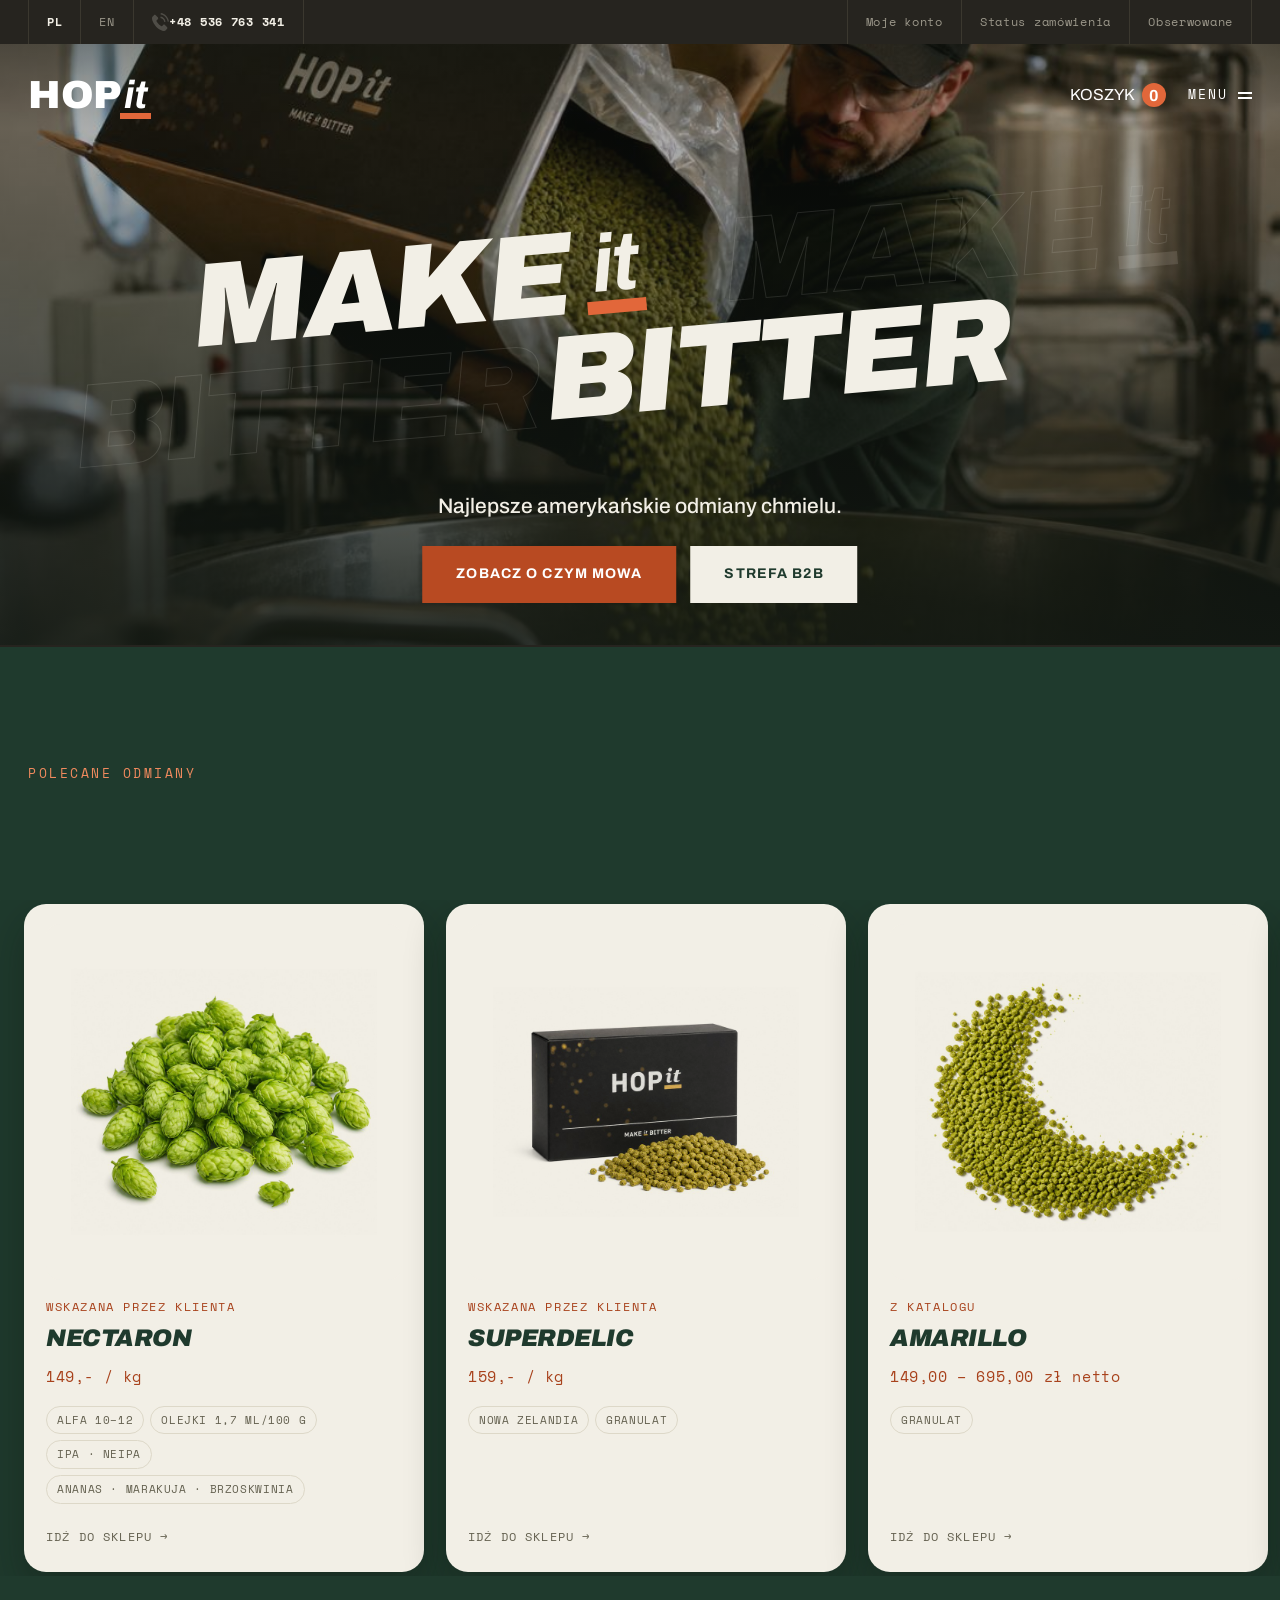
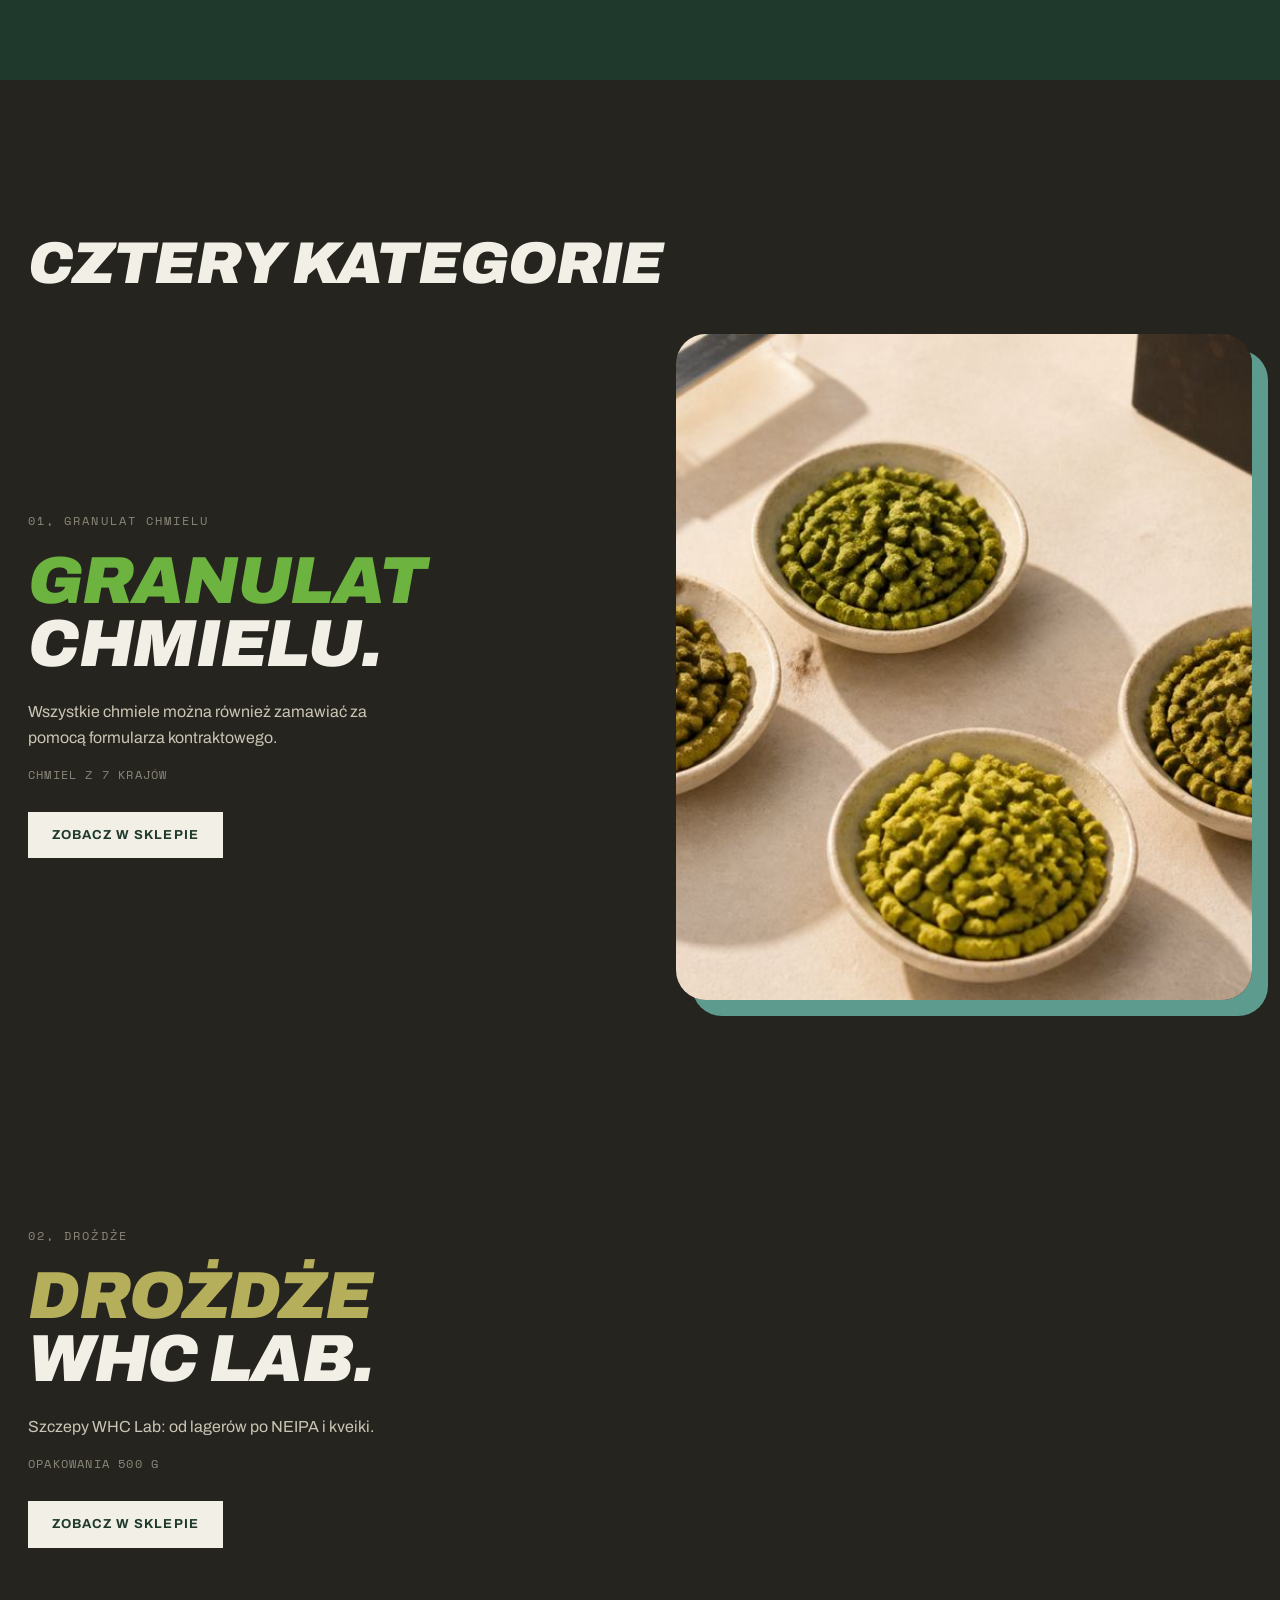
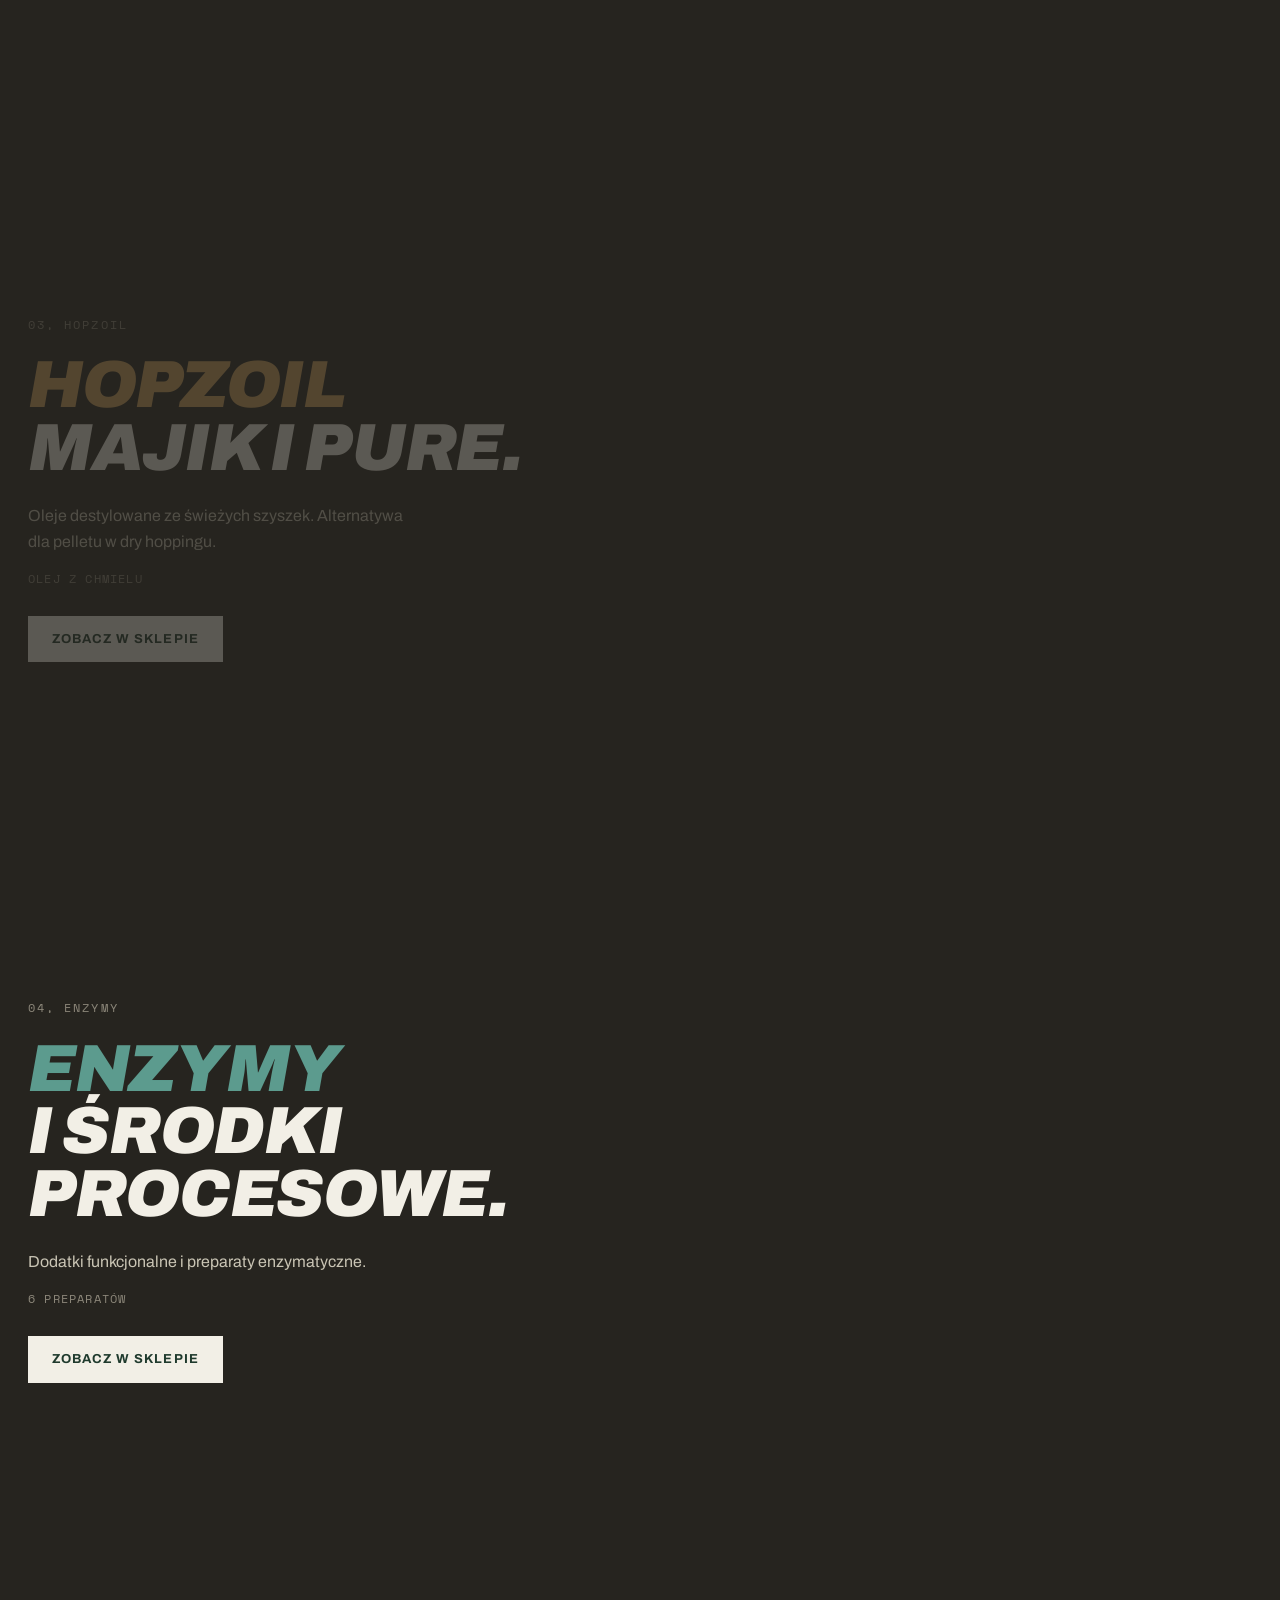
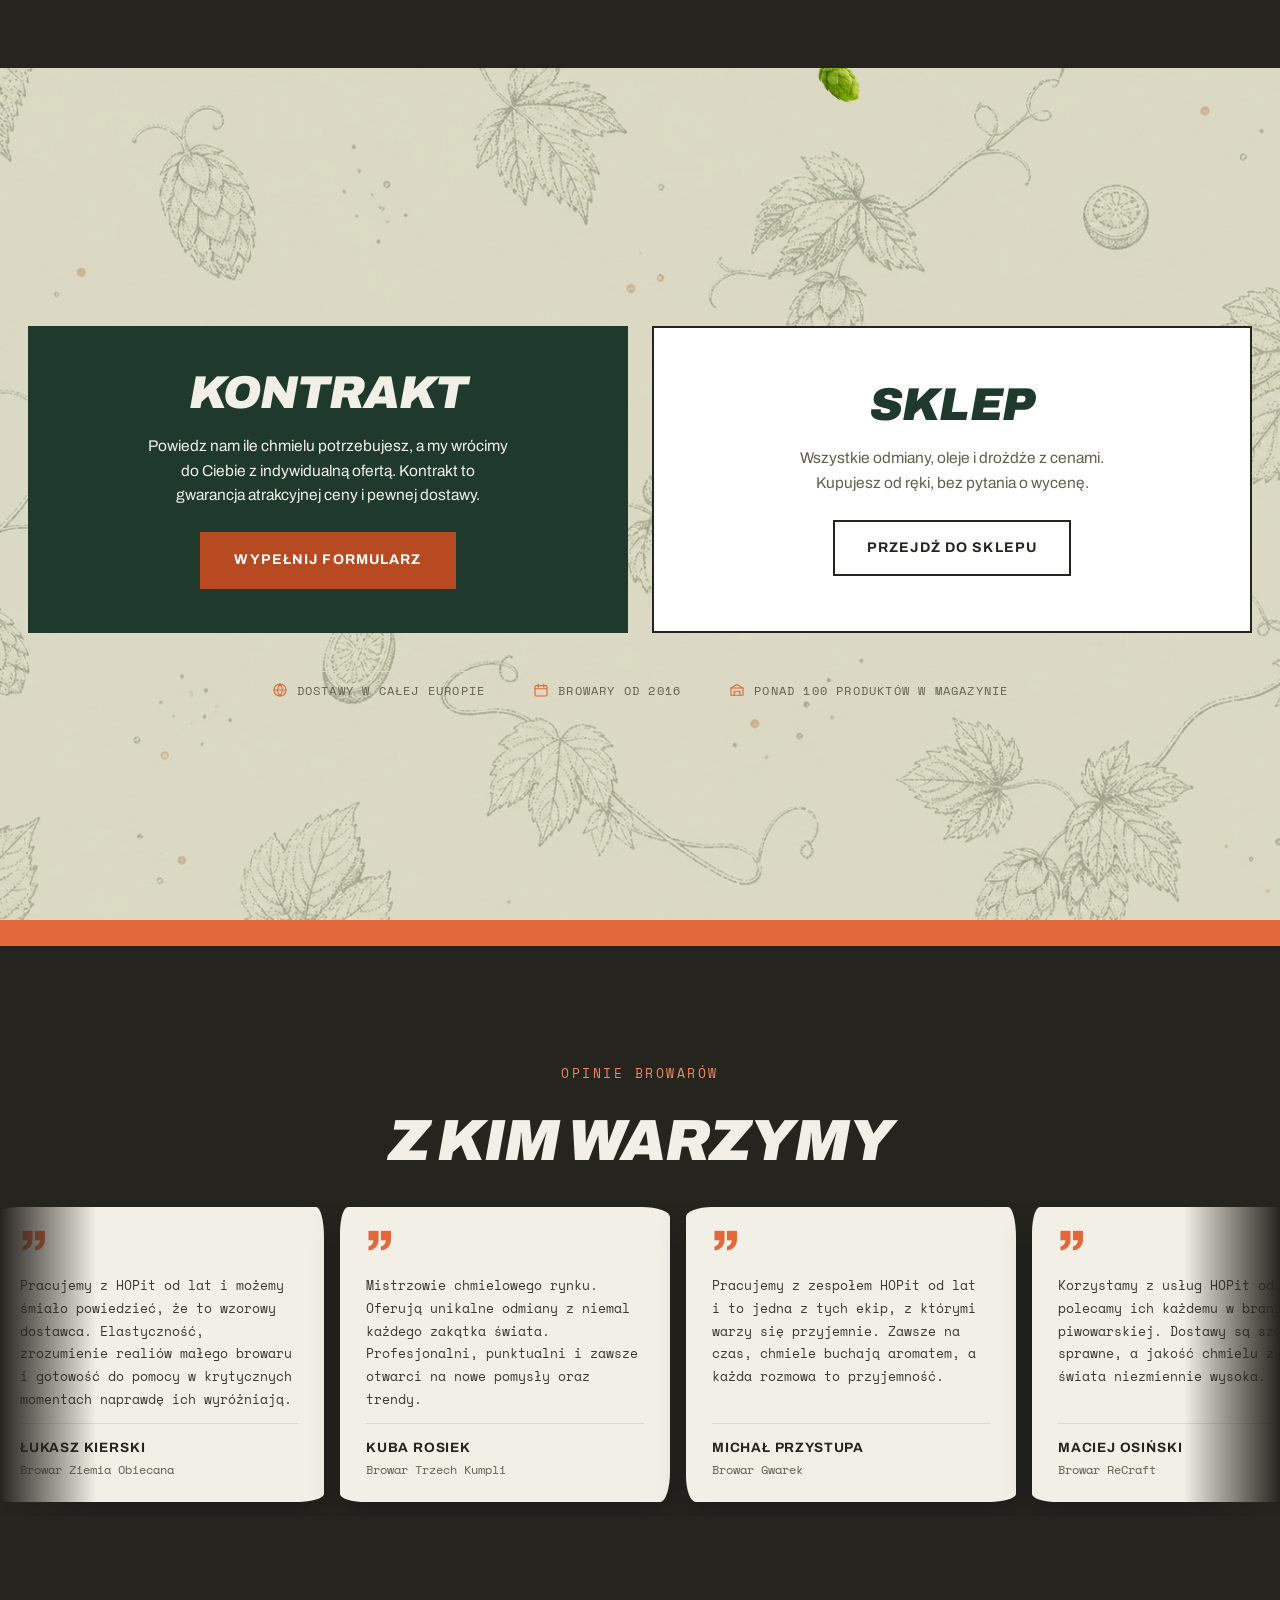
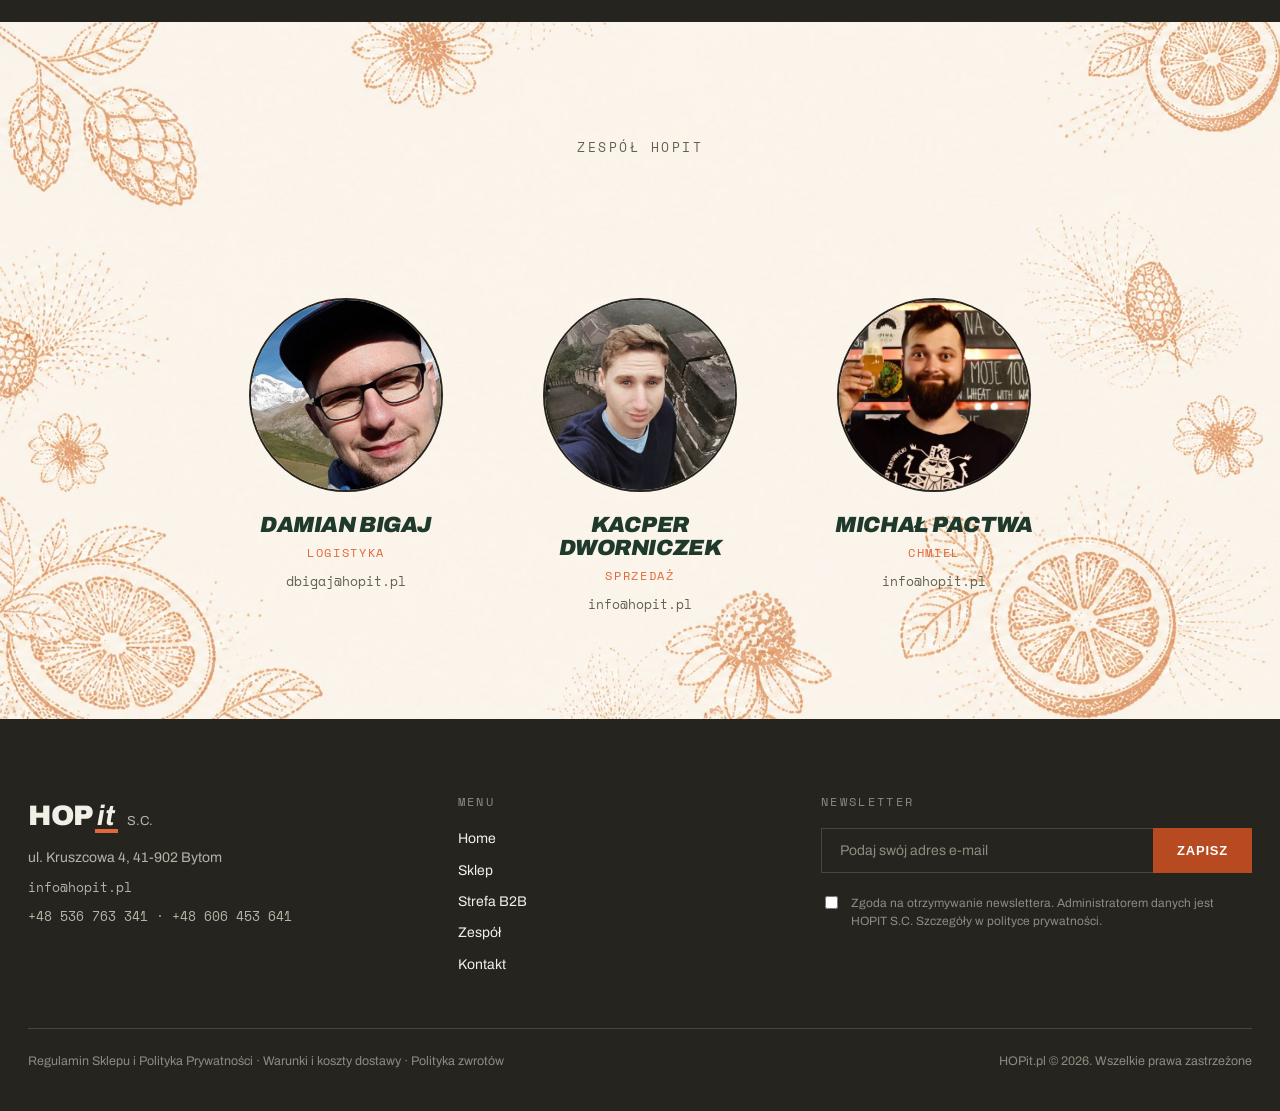
==== index.html @ 55965893 "HOPit: prototyp sklepu internetowego" ====
<!DOCTYPE html>
<html lang="pl">
<head>
<meta charset="utf-8">
<meta name="viewport" content="width=device-width, initial-scale=1">
<title>HOPit: chmiel, drożdże i oleje chmielowe dla browarów</title>
<link rel="preconnect" href="https://fonts.googleapis.com">
<link rel="preconnect" href="https://fonts.gstatic.com" crossorigin>
<link href="https://fonts.googleapis.com/css2?family=Archivo:ital,wght@0,400;0,500;0,600;0,700;0,900;1,700;1,900&family=Space+Mono:wght@400;700&display=swap" rel="stylesheet">
<link rel="stylesheet" href="design.css">
</head>
<body>




<input type="checkbox" id="naw-box" class="naw-box" aria-label="Menu">

<div class="panel">
  <label class="panel__zaslona" for="naw-box" aria-label="Zamknij menu"></label>
  <span class="panel__warstwa panel__warstwa--a" aria-hidden="true"></span>
  <span class="panel__warstwa panel__warstwa--b" aria-hidden="true"></span>
  <div class="panel__tresc">
    <label class="panel__zamknij" for="naw-box">Zamknij<span></span></label>
    <nav class="panel__lista" aria-label="Nawigacja główna">
      <a class="panel__poz" href="sklep.html">PRODUKTY<sup>01</sup></a>
      <a class="panel__poz" href="b2b.html">STREFA B2B<sup>02</sup></a>
      <a class="panel__poz" href="index.html#zespol">ZESPÓŁ<sup>03</sup></a>
      <a class="panel__poz" href="kontakt.html">KONTAKT<sup>04</sup></a>
      <a class="panel__poz" href="koszyk.html">KOSZYK<sup>05</sup></a>
    </nav>
    <div class="panel__stopka">
      <span class="panel__etykieta">Kontakt</span>
      <div class="panel__kontakt">
        <a href="mailto:info@hopit.pl">info@hopit.pl</a>
        <a href="tel:+48536763341">+48 536 763 341</a>
        <span>ul. Kruszcowa 4, 41-902 Bytom</span>
      </div>
      <div class="panel__jezyki" role="group" aria-label="Wybór języka"><a class="panel__jezyk" href="#" hreflang="pl" aria-current="true">PL</a><a class="panel__jezyk" href="#" hreflang="en">EN</a></div>
    </div>
  </div>
</div>

<section class="hero">
  <video class="hero__wideo" src="media/hero-zasyp.mp4" poster="media/pr-zasyp.jpg" autoplay muted loop playsinline aria-hidden="true"></video>
  <div class="hero__grad" aria-hidden="true"></div>
<div class="topbar">
  <div class="wrap">
    <div class="topbar__grupa">
      <a class="topbar__poz topbar__poz--mocny" href="#">PL</a>
      <a class="topbar__poz" href="#">EN</a>
      <span class="topbar__poz topbar__poz--domyka topbar__tel"><img class="topbar__ikona" src="media/ikony/telefon.svg" alt="" width="17" height="17">+48 536 763 341</span>
    </div>
    <div class="topbar__grupa">
      <a class="topbar__poz" href="#">Moje konto</a>
      <a class="topbar__poz" href="#">Status zamówienia</a>
      <a class="topbar__poz topbar__poz--domyka" href="#">Obserwowane</a>
    </div>
  </div>
</div>
<header class="naw">
  <div class="wrap">
    <a class="logo" href="index.html" aria-label="HOPit, strona główna"><span class="logo__hop">HOP</span><span class="logo__it">it</span></a>
    <div class="naw__prawa">
      <a class="koszyk" href="koszyk.html">KOSZYK<span class="koszyk__plakietka">0</span></a>
      <label class="wyzwalacz" for="naw-box">Menu<span class="wyzwalacz__kreski" aria-hidden="true"></span></label>
    </div>
  </div>
</header>
  <div class="hero__blok">
    <div class="hero__napisy" aria-label="Make it Bitter">
      <span class="hn hn--make">Make <em>it</em></span>
      <span class="hn hn--cien hn--make-cien" aria-hidden="true">Make <em>it</em></span>
      <span class="hn hn--bitter">Bitter</span>
      <span class="hn hn--cien hn--bitter-cien" aria-hidden="true">Bitter</span>
    </div>
    <div class="hero__dol">
      <p class="hero__lead">Najlepsze amerykańskie odmiany chmielu.</p>
      <div class="hero__cta">
        <a class="btn btn--akcent" href="#polecane">Zobacz o czym mowa</a>
        <a class="btn btn--jasny" href="b2b.html">Strefa B2B</a>
      </div>
    </div>
  </div>
</section>

<section class="polecane" id="polecane">
  <div class="wrap">
    <div class="sekcja-head">
      <div>
        <p class="kicker">Polecane odmiany</p>
        <h2 class="tytul" style="margin-top:14px"><span class="marker"><span class="marker__tresc">Koniecznie <span class="cien">wypróbuj!</span></span></span></h2>
      </div>
    </div>
  </div>
  <div class="karuzela" tabindex="0" role="group" aria-label="Polecane odmiany, przewijanie w poziomie">
      <a class="kar-karta kar-karta--produkt" href="produkt.html">
        <div class="kar-karta__foto"><img src="assets/pack-szyszki.jpg" alt="Szyszki chmielu Nectaron" loading="lazy" width="800" height="800"></div>
        <span class="kar-karta__nr">Wskazana przez klienta</span>
        <h3 class="tytul kar-karta__nazwa">Nectaron</h3>
        <span class="kar-karta__cena">149,-&nbsp;/&nbsp;kg</span>
        <div class="kar-karta__chipy"><span>ALFA 10–12</span><span>OLEJKI 1,7 ml/100 g</span><span>IPA · NEIPA</span><span>ananas · marakuja · brzoskwinia</span></div>
        <span class="kar-karta__stopka">Idź do sklepu →</span>
      </a>
      <a class="kar-karta kar-karta--produkt" href="produkt.html">
        <div class="kar-karta__foto"><img src="assets/pack-karton-granulat.jpg" alt="Karton HOPit z granulatem Superdelic" loading="lazy" width="800" height="800"></div>
        <span class="kar-karta__nr">Wskazana przez klienta</span>
        <h3 class="tytul kar-karta__nazwa">Superdelic</h3>
        <span class="kar-karta__cena">159,-&nbsp;/&nbsp;kg</span>
        <div class="kar-karta__chipy"><span>NOWA ZELANDIA</span><span>GRANULAT</span></div>
        <span class="kar-karta__stopka">Idź do sklepu →</span>
      </a>
      <a class="kar-karta kar-karta--produkt" href="produkt.html">
        <div class="kar-karta__foto"><img src="assets/pack-granulat-flatlay.jpg" alt="Granulat chmielu Amarillo ułożony w łuk" loading="lazy" width="800" height="800"></div>
        <span class="kar-karta__nr">Z katalogu</span>
        <h3 class="tytul kar-karta__nazwa">Amarillo</h3>
        <span class="kar-karta__cena">149,00 – 695,00 zł netto</span>
        <div class="kar-karta__chipy"><span>GRANULAT</span></div>
        <span class="kar-karta__stopka">Idź do sklepu →</span>
      </a>
      <a class="kar-karta kar-karta--produkt" href="produkt.html">
        <div class="kar-karta__foto"><img src="assets/pack-granulat-makro.jpg" alt="Granulat chmielu Azacca w powiększeniu" loading="lazy" width="800" height="800"></div>
        <span class="kar-karta__nr">Z katalogu</span>
        <h3 class="tytul kar-karta__nazwa">Azacca</h3>
        <span class="kar-karta__cena">129,00 – 595,00 zł netto</span>
        <div class="kar-karta__chipy"><span>GRANULAT</span></div>
        <span class="kar-karta__stopka">Idź do sklepu →</span>
      </a>
      <a class="kar-karta kar-karta--produkt" href="produkt.html">
        <div class="kar-karta__foto"><img src="assets/pack-granulat-kopiec.jpg" alt="Kopiec granulatu chmielu Blanc" loading="lazy" width="800" height="800"></div>
        <span class="kar-karta__nr">Z katalogu</span>
        <h3 class="tytul kar-karta__nazwa">Blanc</h3>
        <span class="kar-karta__cena">59,00 – 295,00 zł netto</span>
        <div class="kar-karta__chipy"><span>GRANULAT</span></div>
        <span class="kar-karta__stopka">Idź do sklepu →</span>
      </a>
      <a class="kar-karta kar-karta--produkt" href="produkt.html">
        <div class="kar-karta__foto"><img src="assets/pack-karton-stos.jpg" alt="Stos kartonów HOPit z granulatem Akoya" loading="lazy" width="800" height="800"></div>
        <span class="kar-karta__nr">Z katalogu</span>
        <h3 class="tytul kar-karta__nazwa">Akoya</h3>
        <span class="kar-karta__cena">65,00 – 295,00 zł netto</span>
        <div class="kar-karta__chipy"><span>GRANULAT</span></div>
        <span class="kar-karta__stopka">Idź do sklepu →</span>
      </a>
  </div>
</section>

<section class="kategorie kategorie--slajdy" id="kategorie" aria-label="Kategorie produktów">
  <div class="wrap">
    <p class="kicker kicker--akcent">Sklep</p>
    <h2 class="tytul kategorie__tytul">Cztery kategorie</h2>
    <div class="slajdy">
      <div class="slajdy__tekst">
        <article class="slajd tu" data-nr="0">
          <p class="slajd__nr">01, Granulat chmielu</p>
          <h3 class="slajd__tytul"><span class="slajd__slowo" style="color:#6CB33F">Granulat</span><br>chmielu.</h3>
          <p class="slajd__opis">Wszystkie chmiele można również zamawiać za pomocą formularza kontraktowego.</p>
          <p class="slajd__dana">chmiel z 7 krajów</p>
          <a class="btn btn--jasny btn--male" href="sklep.html">Zobacz w sklepie</a>
        </article>
        <article class="slajd" data-nr="1">
          <p class="slajd__nr">02, Drożdże</p>
          <h3 class="slajd__tytul"><span class="slajd__slowo" style="color:#B5AF5C">Drożdże</span><br>WHC Lab.</h3>
          <p class="slajd__opis">Szczepy WHC Lab: od lagerów po NEIPA i kveiki.</p>
          <p class="slajd__dana">opakowania 500 g</p>
          <a class="btn btn--jasny btn--male" href="sklep.html">Zobacz w sklepie</a>
        </article>
        <article class="slajd" data-nr="2">
          <p class="slajd__nr">03, Hopzoil</p>
          <h3 class="slajd__tytul"><span class="slajd__slowo" style="color:#D3A45F">Hopzoil</span><br>MAJIK i PURE.</h3>
          <p class="slajd__opis">Oleje destylowane ze świeżych szyszek. Alternatywa dla pelletu w dry hoppingu.</p>
          <p class="slajd__dana">olej z chmielu</p>
          <a class="btn btn--jasny btn--male" href="sklep.html">Zobacz w sklepie</a>
        </article>
        <article class="slajd" data-nr="3">
          <p class="slajd__nr">04, Enzymy</p>
          <h3 class="slajd__tytul"><span class="slajd__slowo" style="color:#5C9B8E">Enzymy</span><br>i środki procesowe.</h3>
          <p class="slajd__opis">Dodatki funkcjonalne i preparaty enzymatyczne.</p>
          <p class="slajd__dana">6 preparatów</p>
          <a class="btn btn--jasny btn--male" href="sklep.html">Zobacz w sklepie</a>
        </article>
      </div>
      <div class="slajdy__kadr">
        <div class="kadr" style="--kolor:#6CB33F">
          <div class="kadr__warstwa tu" data-nr="0" data-kolor="#6CB33F"><img src="media/pr-qc.jpg" alt="Granulat chmielu na tacy przy kartonie HOPit" loading="lazy" width="1200" height="1500"></div>
          <div class="kadr__warstwa" data-nr="1" data-kolor="#B5AF5C"><img src="media/pr-sensoryka.jpg" alt="Piwo, butelki i szyszki chmielu" loading="lazy" width="1200" height="1500"></div>
          <div class="kadr__warstwa" data-nr="2" data-kolor="#D3A45F"><img src="media/pr-hopzoil-lab.jpg" alt="Fiolki Hopzoil w walizce" loading="lazy" width="1200" height="1500"></div>
          <div class="kadr__warstwa" data-nr="3" data-kolor="#5C9B8E"><img src="media/pr-probki.jpg" alt="Próbki i dozowanie preparatów" loading="lazy" width="1200" height="1500"></div>
        </div>
      </div>
    </div>
  </div>
</section>

<section class="kontrakt kontrakt--drogi" id="kontrakt">
  <div class="wrap">
    <h2 class="tytul tytul--ciemny"><span class="marker"><span class="marker__tresc">Jak kupować</span></span></h2>
    <div class="dwie-drogi">
      <article class="droga droga--nori">
        <h3 class="tytul droga__nazwa">Kontrakt</h3>
        <p class="droga__opis">Powiedz nam ile chmielu potrzebujesz, a&nbsp;my wrócimy do Ciebie z&nbsp;indywidualną ofertą. Kontrakt to gwarancja atrakcyjnej ceny i&nbsp;pewnej dostawy.</p>
        <a class="btn btn--akcent droga__btn" href="b2b.html#formularz">Wypełnij formularz</a>
      </article>
      <article class="droga droga--biala">
        <h3 class="tytul droga__nazwa">Sklep</h3>
        <p class="droga__opis">Wszystkie odmiany, oleje i&nbsp;drożdże z&nbsp;cenami. Kupujesz od&nbsp;ręki, bez pytania o&nbsp;wycenę.</p>
        <a class="btn btn--obrys droga__btn" href="sklep.html">Przejdź do sklepu</a>
      </article>
    </div>
    <p class="kontrakt__dowod kontrakt__dowod--ciemny">
      <span><svg class="dowod__ik" viewBox="0 0 20 20" aria-hidden="true"><circle cx="10" cy="10" r="7.5"/><path d="M2.5 10h15"/><path d="M10 2.5c2 2.2 3 4.7 3 7.5s-1 5.3-3 7.5c-2-2.2-3-4.7-3-7.5s1-5.3 3-7.5Z"/></svg>dostawy w całej Europie</span>
      <span><svg class="dowod__ik" viewBox="0 0 20 20" aria-hidden="true"><rect x="2.5" y="4.5" width="15" height="13" rx="1.5"/><path d="M2.5 8.5h15"/><path d="M6.5 2.5v4M13.5 2.5v4"/></svg>browary od 2016</span>
      <span><svg class="dowod__ik" viewBox="0 0 20 20" aria-hidden="true"><path d="M2.5 7.5 10 3l7.5 4.5v9H2.5v-9Z"/><path d="M6.5 16.5v-5h7v5"/><path d="M2.5 7.5h15"/></svg>ponad 100 produktów w magazynie</span>
    </p>
  </div>
  <span class="kontrakt__pas" aria-hidden="true"></span>
  <canvas class="fizyka" aria-hidden="true"></canvas>
</section>

<section class="opinie" id="opinie">
  <div class="wrap">
    <div class="sekcja-head">
      <p class="kicker">Opinie browarów</p>
      <h2 class="tytul">Z kim warzymy</h2>
    </div>
  </div>
  <div class="opinie__pas" data-opinie>
    <div class="opinie__rzad">
      <div class="opinie__grupa">
        <blockquote class="opinia"><p class="opinia__tekst">Pracujemy z HOPit od lat i możemy śmiało powiedzieć, że to wzorowy dostawca. Elastyczność, zrozumienie realiów małego browaru i gotowość do pomocy w krytycznych momentach naprawdę ich wyróżniają.</p><footer class="opinia__autor"><b>Łukasz Kierski</b><span>Browar Ziemia Obiecana</span></footer></blockquote>
        <blockquote class="opinia"><p class="opinia__tekst">Mistrzowie chmielowego rynku. Oferują unikalne odmiany z niemal każdego zakątka świata. Profesjonalni, punktualni i zawsze otwarci na nowe pomysły oraz trendy.</p><footer class="opinia__autor"><b>Kuba Rosiek</b><span>Browar Trzech Kumpli</span></footer></blockquote>
        <blockquote class="opinia"><p class="opinia__tekst">Pracujemy z zespołem HOPit od lat i to jedna z tych ekip, z którymi warzy się przyjemnie. Zawsze na czas, chmiele buchają aromatem, a każda rozmowa to przyjemność.</p><footer class="opinia__autor"><b>Michał Przystupa</b><span>Browar Gwarek</span></footer></blockquote>
        <blockquote class="opinia"><p class="opinia__tekst">Korzystamy z usług HOPit od lat i polecamy ich każdemu w branży piwowarskiej. Dostawy są szybkie i sprawne, a jakość chmielu z całego świata niezmiennie wysoka.</p><footer class="opinia__autor"><b>Maciej Osiński</b><span>Browar ReCraft</span></footer></blockquote>
        <blockquote class="opinia"><p class="opinia__tekst">Zawsze można liczyć na szybką dostawę, wysoką jakość i świeżość surowców. Świetna komunikacja i bieżące informacje o wysyłce.</p><footer class="opinia__autor"><b>Dominik Szczodry</b><span>Browar Cieszyn</span></footer></blockquote>
        <blockquote class="opinia"><p class="opinia__tekst">Co wyróżnia HOPit? Kiedy potrzebujemy świeżego chmielu z drugiego końca świata, i to szybko, wiemy dokładnie do kogo dzwonić.</p><footer class="opinia__autor"><b>Maciej Bieliński</b><span>Browar Gościszewo</span></footer></blockquote>
      </div>
    </div>
  </div>
  <div class="wrap">
  </div>
</section>

<section class="zespol zespol--kola" id="zespol">
  <div class="wrap">
    <div class="sekcja-head sekcja-head--srodek">
      <p class="kicker">Zespół HOPit</p>
      <h2 class="tytul"><span class="marker"><span class="marker__tresc">Prawdziwi <span class="cien">ludzie</span></span></span></h2>
    </div>
    <div class="kola">
      <article class="kolo-osoba">
        <img class="kolo-osoba__foto" src="media/portret-damian-bigaj.jpg" alt="Damian Bigaj" width="440" height="440" loading="lazy">
        <h3 class="tytul kolo-osoba__imie">Damian Bigaj</h3>
        <p class="kolo-osoba__rola">logistyka</p>
        <p class="kolo-osoba__mail">dbigaj@hopit.pl</p>
      </article>
      <article class="kolo-osoba">
        <img class="kolo-osoba__foto" src="media/portret-kacper-dworniczek.jpg" alt="Kacper Dworniczek" width="440" height="440" loading="lazy">
        <h3 class="tytul kolo-osoba__imie">Kacper Dworniczek</h3>
        <p class="kolo-osoba__rola">sprzedaż</p>
        <p class="kolo-osoba__mail">info@hopit.pl</p>
      </article>
      <article class="kolo-osoba">
        <img class="kolo-osoba__foto" src="media/portret-michal-pactwa.jpg" alt="Michał Pactwa" width="440" height="440" loading="lazy">
        <h3 class="tytul kolo-osoba__imie">Michał Pactwa</h3>
        <p class="kolo-osoba__rola">chmiel</p>
        <p class="kolo-osoba__mail">info@hopit.pl</p>
      </article>
    </div>
  </div>
</section>

<footer class="stopka" id="kontakt">
  <div class="wrap">
    <div class="stopka__siatka">
      <div class="stopka__kol">
        <span class="stopka__logo"><span class="logo logo--stopka"><span class="logo__hop">HOP</span><span class="logo__it">it</span></span><span class="stopka__szare">S.C.</span></span>
        <span class="stopka__szare">ul. Kruszcowa 4, 41-902 Bytom</span>
        <span class="stopka__mono">info@hopit.pl</span>
        <span class="stopka__mono">+48 536 763 341 · +48 606 453 641</span>
      </div>
      <div class="stopka__kol">
        <span class="stopka__naglowek">MENU</span>
        <a href="index.html">Home</a>
        <a href="sklep.html">Sklep</a>
        <a href="b2b.html">Strefa B2B</a>
        <a href="#zespol">Zespół</a>
        <a href="kontakt.html">Kontakt</a>
      </div>
      <div class="stopka__kol">
        <span class="stopka__naglowek">NEWSLETTER</span>
        <form class="newsletter" action="#" method="post">
          <input type="email" name="email" placeholder="Podaj swój adres e-mail" aria-label="Adres e-mail">
          <button type="button">Zapisz</button>
        </form>
        <label class="zgoda"><input type="checkbox"><span>Zgoda na otrzymywanie newslettera. Administratorem danych jest HOPIT S.C. Szczegóły w&nbsp;polityce prywatności.</span></label>
      </div>
    </div>
    <div class="stopka__prawna">
      <div><a href="#">Regulamin Sklepu i Polityka Prywatności</a> · <a href="#">Warunki i koszty dostawy</a> · <a href="#">Polityka zwrotów</a></div>
      <div>HOPit.pl © 2026. Wszelkie prawa zastrzeżone</div>
    </div>
  </div>
</footer>

<script>
  /* hero: przy wlaczonej redukcji ruchu zostaje sam kadr z plakatu */
  if (matchMedia("(prefers-reduced-motion: reduce)").matches) {
    document.querySelectorAll("video.hero__kadr, video.hero__wideo").forEach(function(v){ v.removeAttribute("autoplay"); v.pause(); });
  }
</script>
<script src="slajdy.js"></script>
<script src="fizyka.js"></script>
<script src="opinie.js"></script>
</body>
</html>
---- design.css ----
@import "styleguide/fonts.css";
@import "styleguide/tokens.css";
@import "styleguide/components.css";

/* HOPit — design v0.2, kierunek: Wersja F (plakatowa hybryda).
   Tokeny w :root są szkicem pod etap 5 (styleguide). */

/* tokeny: patrz 04 - Styleguide/tokens.css */

/* warstwa bazowa (reset, body, .wrap) mieszka w components.css */

/* pasek górny, nawigacja i hero: reguły na końcu pliku, odtworzone z Figmy */
.menu{display:flex;gap:30px;align-items:center;font-size:13.5px;font-weight:600;letter-spacing:.06em;margin-left:auto}
.menu a{position:relative;padding:6px 0}
.menu a::after{
  content:"";position:absolute;left:0;right:100%;bottom:0;height:2px;background:var(--akcent);
  transition:right .18s ease;
}
.menu a:hover::after{right:0}
.menu .koszyk{
  background:var(--grafit);color:var(--krem);padding:11px 20px;border-radius:999px;
  font-size:13px;transition:background .15s;
}
.menu .koszyk:hover{background:var(--nori)}
.menu .koszyk::after{display:none}
#naw-box{display:none}
.burger{display:none}
.menu{display:none}

/* ============ hero ============ */

/* ============ polecane: dwie duże karty ============ */
.polecane{
  position:relative;padding:var(--sekcja) 0;border-bottom:2px solid var(--linia-mocna);color:var(--krem);
  /* rysunkowe tło w nori: szyszka, cytrusy i liście obramowują kadr, środek zostaje czysty */
  background:var(--nori);
}
.polecane .sekcja-head{flex-direction:row;align-items:baseline;justify-content:space-between;flex-wrap:wrap;gap:10px}
.polecane .kicker{color:var(--cta-tekst-cd)}
.polecane h2{font-size:clamp(34px,4.6vw,56px)}
.polecane__siatka{display:grid;grid-template-columns:repeat(2,minmax(0,1fr));gap:24px}
.karta-p{
  border-radius:var(--r-karta);padding:40px 40px 36px;color:var(--grafit);
  display:flex;flex-direction:column;gap:18px;position:relative;overflow:hidden;
  transition:transform .18s ease;min-height:480px;
}
.karta-p--zielen{background:var(--ziel-jasna)}
.karta-p--piasek{background:var(--piasek)}
.karta-p:hover{transform:translateY(-6px) rotate(-.5deg)}
.karta-p__obrys{
  position:absolute;right:-30px;top:-48px;font-weight:900;font-style:italic;font-size:180px;
  color:transparent;-webkit-text-stroke:1.5px rgba(38,36,31,.18);user-select:none;pointer-events:none;
}
.karta-p__foto{
  position:absolute;right:-34px;bottom:-40px;width:330px;height:330px;border-radius:50%;
  background:var(--krem);display:flex;align-items:center;justify-content:center;overflow:hidden;
  border:2px solid var(--grafit);
}
.karta-p__foto img{width:78%;height:78%;object-fit:contain;mix-blend-mode:multiply}
.karta-p__nazwa{font-size:clamp(38px,4vw,60px);color:var(--krem);-webkit-text-stroke:1.5px var(--grafit);position:relative;line-height:.95}
.karta-p__cena{
  font-family:var(--f-mono);font-size:19px;font-weight:700;background:var(--grafit);color:var(--krem);
  align-self:flex-start;padding:10px 18px;position:relative;
}
.karta-p__chipy{display:flex;gap:8px;flex-wrap:wrap;font-family:var(--f-mono);font-size:12px;max-width:56%;position:relative}
.karta-p__chipy span{border:1.5px solid var(--grafit);border-radius:999px;padding:7px 14px}
.karta-p__cta{display:flex;margin-top:auto;position:relative}
.karta-p .btn{background:var(--grafit);color:var(--krem)}
.karta-p .btn:hover{background:var(--nori)}

/* ============ kategorie: pełne pasy ============ */
.kategorie{border-bottom:2px solid var(--linia-mocna)}
.polpas{display:flex;align-items:center;gap:40px;border-bottom:2px solid var(--linia-mocna);padding:52px 56px;position:relative;overflow:hidden;transition:filter .18s ease}
.polpas:last-child{border-bottom:0}
.polpas:hover{filter:brightness(1.06)}
.k-oliwka{background:var(--oliwka)}
.k-zielen{background:var(--ziel-jasna)}
.k-piasek{background:var(--piasek)}
.k-morski{background:var(--morski)}
.polpas__kolor{flex:0 0 46%;display:flex;flex-direction:column;gap:12px;position:relative;z-index:1}
.polpas__nr{
  font-family:var(--f-mono);font-size:12.5px;letter-spacing:.22em;color:var(--grafit);
  display:flex;align-items:center;gap:10px;
}
.polpas__nr::after{content:"";flex:0 0 26px;height:2px;background:var(--grafit);opacity:.45}
.polpas__nazwa{font-size:clamp(30px,3.8vw,58px);line-height:.95;color:var(--krem)}
.polpas__licznik{font-family:var(--f-mono);font-size:13px;color:rgba(38,36,31,.8)}
.polpas__reszta{flex:1 1 auto;display:flex;align-items:center;gap:30px;justify-content:space-between;position:relative;z-index:1}
.polpas__opis{font-size:15.5px;line-height:1.6;color:var(--grafit);max-width:400px}
.polpas__mini{flex:0 0 150px;width:150px;height:150px;mix-blend-mode:multiply}
.polpas__mini img{width:100%;height:100%;object-fit:contain}
.polpas__strzalka{
  flex:0 0 58px;width:58px;height:58px;border-radius:50%;border:2px solid var(--grafit);
  display:flex;align-items:center;justify-content:center;font-size:24px;color:var(--grafit);
  transition:background .18s,color .18s,transform .18s;
}
.polpas:hover .polpas__strzalka{background:var(--grafit);color:var(--krem);transform:translateX(8px)}
.polpas::after{
  content:"";position:absolute;right:-70px;top:-90px;width:260px;height:260px;border-radius:50%;
  border:2px solid rgba(242,239,230,.3);
}

/* ============ pochodzenie: taśma ============ */
.tasma{background:var(--grafit);color:var(--krem);padding:24px 0;overflow:hidden;white-space:nowrap;border-bottom:2px solid var(--linia-mocna)}
.tasma__wstega{display:inline-block;animation:tasma 38s linear infinite;font-family:var(--f-mono);font-size:17px;font-weight:700;letter-spacing:.14em}
.tasma__wstega span{padding:0 28px}
.tasma__wstega b{color:var(--akcent);font-weight:400}
@keyframes tasma{from{transform:translateX(0)}to{transform:translateX(-50%)}}
@media (prefers-reduced-motion: reduce){.tasma__wstega{animation:none}}

/* ============ kontrakt / B2B ============ */
.kontrakt{
  position:relative;color:var(--krem);text-align:center;
  padding:calc(var(--sekcja) + 24px) 0;border-bottom:2px solid var(--linia-mocna);
  background:var(--nori) url("assets/bg-magazyn.jpg") center/cover no-repeat;
}
.kontrakt::before{content:"";position:absolute;inset:0;background:linear-gradient(180deg,rgba(20,34,26,.9),rgba(20,34,26,.78))}
.kontrakt .wrap{position:relative}
.kontrakt .kicker{color:var(--cta-tekst-cd);justify-content:center}
.kontrakt h2{font-size:clamp(56px,8.4vw,116px);transform:rotate(-2.5deg);margin-top:18px;color:var(--krem)}
.kontrakt__lead{font-size:clamp(17px,1.8vw,19px);max-width:600px;margin:26px auto 0;line-height:1.55;font-weight:500}
.kontrakt__pod{font-size:14.5px;max-width:600px;margin:10px auto 0;color:#B9C7BC}
.kontrakt__cta{margin-top:34px;display:flex;gap:14px;justify-content:center;flex-wrap:wrap}
.kontrakt__dowod{
  /* jedna linia: bez max-width dziedziczonego z akapitów pasa nagłówkowego */
  display:flex;justify-content:center;align-items:center;gap:10px;flex-wrap:nowrap;
  max-width:none;width:100%;margin-top:34px;
  font-family:var(--f-mono);font-size:12px;letter-spacing:.1em;text-transform:uppercase;
}
.kontrakt__dowod > span{
  display:inline-flex;align-items:center;gap:9px;white-space:nowrap;
  border:1px solid rgba(242,239,230,.3);border-radius:999px;padding:9px 18px;color:#C7D6CB;
}
.dowod__ik{
  width:16px;height:16px;flex:0 0 auto;fill:none;stroke:var(--akcent);
  stroke-width:1.4;stroke-linecap:round;stroke-linejoin:round;
}
/* .pas-naglowek p ma wyższą specyficzność i narzucał max-width 620 px */
.pas-naglowek .kontrakt__dowod{max-width:none;width:100%;margin-left:0;margin-right:0}
@media (max-width:760px){
  .kontrakt__dowod{flex-wrap:wrap}
}
@media (max-width:560px){
  /* plakietka „ponad 100 produktów w magazynie" ma 438 px przy nierozrywalnym
     tekście i wypychała całą stronę o 24 px w bok. Na telefonie plakietki
     idą kolumną i wolno im łamać wiersz. */
  .kontrakt__dowod{flex-direction:column;align-items:center;gap:8px}
  .kontrakt__dowod > span{
    white-space:normal;max-width:100%;line-height:1.45;
    padding:9px 15px;letter-spacing:.06em;
  }
}

/* ============ zespół ============ */
.zespol{padding:var(--sekcja) 0;border-bottom:2px solid var(--linia-mocna);position:relative;overflow:hidden;background:var(--krem-2)}
.zespol__sketch{position:absolute;right:-50px;bottom:-60px;width:360px;mix-blend-mode:multiply;opacity:.35;pointer-events:none}
.zespol .kicker{color:var(--tekst-2);justify-content:center}
.zespol h2{font-size:clamp(30px,4vw,52px);color:var(--nori);text-align:center;margin-top:14px}
.zespol .sekcja-head{align-items:center;margin-bottom:48px}
.zespol__siatka{display:grid;grid-template-columns:repeat(3,minmax(0,1fr));gap:22px;position:relative}
.osoba{
  border:2px solid var(--grafit);background:var(--bialy);padding:28px;
  display:flex;flex-direction:column;gap:12px;transition:transform .18s ease,box-shadow .18s ease;
}
.osoba:nth-child(1){transform:rotate(-1.2deg)}
.osoba:nth-child(2){transform:rotate(.8deg) translateY(10px)}
.osoba:nth-child(3){transform:rotate(-.6deg)}
.osoba:hover{transform:rotate(0) translateY(-6px);box-shadow:10px 10px 0 var(--nori)}
.osoba__foto{
  height:220px;background:var(--krem);position:relative;overflow:hidden;
  display:flex;align-items:center;justify-content:center;
}
.osoba__foto img.szkic{
  position:absolute;inset:0;width:100%;height:100%;object-fit:cover;
  mix-blend-mode:multiply;opacity:.16;
}
.osoba__inicjaly{
  position:relative;font-weight:900;font-style:italic;font-size:110px;letter-spacing:-.02em;
  color:transparent;-webkit-text-stroke:2.5px var(--nori);
}
.osoba__etykieta{
  position:absolute;left:12px;bottom:10px;font-family:var(--f-mono);font-size:10px;
  letter-spacing:.08em;color:#A5A090;
}
.osoba__imie{font-size:23px;margin-top:8px}
.osoba__mail{font-family:var(--f-mono);font-size:12.5px;color:var(--akcent)}
.osoba__bio{font-size:14px;line-height:1.6;color:var(--tekst-2);margin:0}

/* ============ stopka ============ */
.stopka{background:var(--grafit);color:var(--krem);padding:72px 0 40px;font-size:14px}
.stopka__siatka{display:grid;grid-template-columns:1.2fr 1fr 1.3fr;gap:32px;align-items:start}
.stopka .logo b,.stopka .logo i{font-size:24px}
.stopka__kol{display:flex;flex-direction:column;gap:9px}
.stopka__naglowek{font-family:var(--f-mono);font-size:11.5px;letter-spacing:.2em;color:#8F8B7E;margin-bottom:8px}
.stopka a{transition:color .15s}
.stopka a:hover{color:var(--akcent)}
.stopka__mono{font-family:var(--f-mono);font-size:12.5px;color:#B7B3A6}
.stopka__szare{color:#B7B3A6}
.newsletter{display:flex;gap:0}
.newsletter input{
  flex:1 1 auto;min-width:0;border:1px solid #4A463B;border-right:0;background:transparent;
  padding:14px 18px;font:14px var(--f-display);color:var(--krem);
}
.newsletter input::placeholder{color:#8F8B7E}
.newsletter button{
  border:0;background:var(--cta);color:#fff;padding:14px 24px;font-weight:700;
  font-size:13px;letter-spacing:.06em;text-transform:uppercase;cursor:pointer;transition:background .15s;
}
.newsletter button:hover{background:var(--cta-hover)}
.zgoda{display:flex;gap:10px;align-items:flex-start;font-size:12px;color:#8F8B7E;margin-top:12px;line-height:1.5}
.zgoda input{margin-top:2px}
.stopka__prawna{
  border-top:1px solid #4A463B;margin-top:52px;padding-top:22px;
  display:flex;justify-content:space-between;gap:16px;flex-wrap:wrap;font-size:12.5px;color:#8F8B7E;
}

/* ============ mobile ============ */
@media (max-width:960px){
  :root{--sekcja:64px}
  .naw .wrap{min-height:64px;position:relative}
  .burger{
    display:block;margin-left:auto;border:1.5px solid var(--grafit);
    background:transparent;padding:9px 16px;font-size:13px;font-weight:700;
    letter-spacing:.06em;cursor:pointer;
  }
  .menu{
    display:none;position:absolute;left:0;right:0;top:100%;background:var(--krem);
    border-bottom:2px solid var(--linia-mocna);flex-direction:column;align-items:stretch;
    gap:0;margin:0;padding:8px 28px 16px;
  }
  .menu a{padding:14px 0;border-bottom:1px solid var(--linia)}
  .menu a::after{display:none}
  .menu .koszyk{margin-top:14px;text-align:center}
  #naw-box:checked ~ .menu{display:flex}

  .hero{padding:56px 0 56px}
  .hero__obrys{font-size:150px;top:28px}
  .hero__plakat{flex-direction:column;gap:0;margin-top:20px}
  .hero__foto{width:190px;margin:6px 0}
  .hero__dowod span{padding:6px 14px}
  .hero__dowod span + span{border-left:0}

  .polecane__siatka{grid-template-columns:1fr}

  .polpas{flex-direction:column;align-items:stretch;padding:34px 28px;gap:20px}
  .polpas__kolor{flex:none}
  .polpas__reszta{flex-wrap:wrap;gap:18px}
  .polpas__mini{flex:0 0 104px;width:104px;height:104px}
  .polpas__strzalka{flex:0 0 46px;width:46px;height:46px}

  .zespol__siatka{grid-template-columns:1fr}
  .zespol__sketch{display:none}
  .stopka__siatka{grid-template-columns:1fr}
}

/* ============ podstrony: wspólne ============ */


.strona-head{padding:26px 0 44px;border-bottom:2px solid var(--linia-mocna)}
.strona-head h1{font-size:clamp(34px,4.6vw,58px);color:var(--nori)}
.strona-head .kicker{margin-bottom:12px}
.strona-head__pod{color:var(--tekst-2);max-width:640px;margin:14px 0 0}

/* sekcja o firmie */
.ofirmie{padding:var(--sekcja) 0;border-bottom:2px solid var(--linia-mocna)}
.ofirmie__uklad{display:grid;grid-template-columns:1.05fr .95fr;gap:56px;align-items:center}
.ofirmie h2{font-size:clamp(28px,3.4vw,44px);color:var(--nori);margin-top:14px}
.ofirmie__tekst p{margin:18px 0 0;line-height:1.7;color:var(--tekst-2);font-size:15.5px}
.ofirmie__tekst p b{color:var(--grafit)}
.ofirmie__partnerzy{display:flex;flex-wrap:wrap;gap:8px;margin-top:24px}
.ofirmie__partnerzy span{border:1px solid var(--linia);background:#fff;border-radius:999px;padding:8px 15px;font-size:13px;font-weight:600}
.wideo-ph{position:relative;border-radius:var(--r-karta);overflow:hidden;box-shadow:var(--cien-lekki)}
.wideo-ph img{width:100%;height:100%;object-fit:cover;display:block;aspect-ratio:4/5}
.wideo-ph__play{
  position:absolute;inset:0;display:flex;flex-direction:column;align-items:center;justify-content:center;gap:14px;
  background:rgba(20,34,26,.35);color:var(--krem);
}
.wideo-ph__kolo{
  width:84px;height:84px;border-radius:50%;background:var(--krem);color:var(--nori);
  display:flex;align-items:center;justify-content:center;font-size:26px;padding-left:6px;
}
.wideo-ph__label{font-family:var(--f-mono);font-size:11px;letter-spacing:.1em;background:rgba(20,34,26,.7);padding:6px 12px;border-radius:6px}

/* opinie: cały komponent leży niżej, pod „opinie browarów" */

/* listing sklepu */













/* kafel w kolorze karty, packshot wtapia się przez multiply bez widocznej ramki */
















/* karta produktu */







.produkt__info h1{font-size:clamp(36px,4.4vw,56px);color:var(--nori)}
.produkt__cena{font-family:var(--f-mono);font-size:24px;font-weight:700;color:var(--cta-tekst);margin:14px 0 4px}
.produkt__dostepnosc{font-size:13.5px;color:#2E6B46;font-weight:600}
table.parametry{width:100%;border-collapse:collapse;font-size:14px;margin:24px 0}
table.parametry th,table.parametry td{border:1px solid var(--linia);padding:10px 14px;text-align:left}
table.parametry th{background:var(--krem-2);font-weight:600;width:46%;font-family:var(--f-mono);font-size:11.5px;letter-spacing:.08em}




.produkt__akcje{display:flex;gap:12px;flex-wrap:wrap;margin-top:6px}
/* padding-block, nie padding: skrót kasował boczne 28 px z .wrap i tekst
   dochodził do krawędzi telefonu */
.produkt__opis{max-width:820px;padding-block:0 var(--sekcja)}
.produkt__opis h2{font-size:24px;color:var(--nori);margin:0 0 16px}
.produkt__opis p{margin:0 0 14px;line-height:1.7;color:var(--tekst-2)}
.produkt__opis p b{color:var(--grafit)}
.hasztagi{font-family:var(--f-mono);font-size:12.5px;color:#A5A090}
.podobne{padding-block:0 var(--sekcja)}
.podobne h2{font-size:clamp(24px,3vw,34px);color:var(--nori);margin-bottom:26px}

/* b2b / kontakt */
.pas-naglowek{
  position:relative;color:var(--krem);padding:64px 0 74px;border-bottom:2px solid var(--linia-mocna);
  background:var(--nori) url("assets/bg-magazyn.jpg") center/cover no-repeat;text-align:center;
}
/* podstrony otwierają się tym samym ciemnym pasem co strona główna */
.pas-naglowek--sklep{background-image:url("assets/plantacja-rzedy.jpg");background-position:center 78%}
.pas-naglowek--kontakt{background-image:url("media/pr-magazyn.jpg")}
.pas-naglowek .okruszki--jasne{justify-content:center;margin-bottom:26px}


.pas-naglowek .marker__tresc{color:var(--krem)}
.pas-okruszki{background:var(--grafit);border-bottom:2px solid var(--linia-mocna);padding:14px 0}
.pas-naglowek::before{
  content:"";position:absolute;inset:0;
  background:linear-gradient(180deg,rgba(20,34,26,.9),rgba(20,34,26,.76));
}
/* plantacja ma głębię, której karton nie miał: przesłona schodzi z góry w dół,
   żeby rzędy chmielu było widać, a tytuł dalej siedział na ciemnym */
.pas-naglowek--sklep::before{
  background:linear-gradient(180deg,rgba(20,34,26,.74) 0%,rgba(20,34,26,.82) 50%,rgba(20,34,26,.9) 100%);
}
.pas-naglowek .wrap{position:relative}
/* .pas-naglowek p narzuca 17 px także kickerowi, bo ma wyższą specyficzność */
.pas-naglowek .kicker{color:var(--cta-tekst-cd);justify-content:center;font-size:12.5px;margin:0 auto}
.pas-naglowek h1{font-size:clamp(40px,6vw,74px);margin-top:14px;transform:rotate(-2deg)}
.pas-naglowek p{max-width:620px;margin:22px auto 0;font-size:17px;line-height:1.6}



















@media (max-width:960px){
  .ofirmie__uklad,.produkt,.dwie-kol{grid-template-columns:1fr}
  
  
  
  
  
  
  
}






@media (max-width:960px){
  .karta-p{min-height:420px;padding:28px}
  .karta-p__chipy{max-width:100%}
  .karta-p__foto{width:240px;height:240px;right:-40px;bottom:-50px}
  .hero__plakat{flex-direction:column}
}


/* ============ v0.4: wzorce z analizy referencji ============ */

/* pasek akcji przy dolnej krawędzi hero (wzorzec day1 Run) */
.pasek-akcji{
  position:relative;z-index:3;margin:56px auto 0;max-width:var(--max);
  background:var(--grafit);color:var(--krem);display:flex;align-items:stretch;
  border:2px solid var(--grafit);
}
.pasek-akcji__etykieta{
  font-family:var(--f-mono);font-size:11px;letter-spacing:.2em;text-transform:uppercase;
  color:#9B978A;display:flex;align-items:center;padding:0 22px;border-right:1px solid #3B382F;
}
.pasek-akcji__tresc{
  flex:1 1 auto;display:flex;align-items:center;gap:14px;padding:16px 24px;
  font-size:14.5px;text-align:left;flex-wrap:wrap;
}
.pasek-akcji__tresc b{font-family:var(--f-mono);font-size:13px;color:var(--akcent);letter-spacing:.06em}
.pasek-akcji .btn{padding:0 30px;border-left:1px solid #3B382F}

/* nagłówek dwutonowy (wzorzec day1 Run) */
.tytul .cien{color:transparent;-webkit-text-stroke:1.5px currentColor;opacity:.45}
.kontrakt .tytul .cien{-webkit-text-stroke-color:var(--krem)}
.polecane .tytul .cien{-webkit-text-stroke-color:var(--krem)}
.zespol .tytul .cien{-webkit-text-stroke-color:var(--nori)}
.kategorie .tytul .cien{-webkit-text-stroke-color:var(--nori);opacity:.55}

/* kolumna etykiety obok wypowiedzi (wzorzec day1 Run) */
.sekcja-head--etykieta{
  display:grid;grid-template-columns:190px minmax(0,1fr);gap:40px;align-items:start;
  flex-direction:unset;
}
.sekcja-head--etykieta .kicker{padding-top:10px}

/* numeracja sekcji na marginesie (wzorzec editorial) */

@media (max-width:960px){
  .pasek-akcji{flex-direction:column;margin-top:36px}
  .pasek-akcji__etykieta{border-right:0;border-bottom:1px solid #3B382F;padding:12px 20px}
  .pasek-akcji .btn{border-left:0;border-top:1px solid #3B382F;padding:16px;justify-content:center}
  .sekcja-head--etykieta{grid-template-columns:1fr;gap:12px}
  .sekcja-head--etykieta .kicker{padding-top:0}
}


/* ============ panel menu (wzorzec z nagrania) ============ */
.naw-box{position:absolute;opacity:0;pointer-events:none}

.naw .wrap{justify-content:space-between}
.naw__prawa{display:flex;align-items:center;gap:22px;margin-left:auto}
.naw-box:checked ~ .naw .wyzwalacz__znak::before{transform:rotate(45deg)}
.naw-box:checked ~ .naw .wyzwalacz__znak::after{transform:rotate(-45deg)}
.wyzwalacz__tekst::after{content:"Menu"}
.naw-box:checked ~ .naw .wyzwalacz__tekst::after{content:"Zamknij"}

.panel{position:fixed;inset:0;z-index:120;pointer-events:none}
.panel__zaslona{
  position:absolute;inset:0;background:rgba(38,36,31,.55);opacity:0;
  transition:opacity .45s ease;cursor:pointer;
}
.panel__warstwa{
  position:absolute;top:0;right:0;bottom:0;width:min(38vw,520px);
  transform:translateX(100%);
}
.panel__warstwa--a{background:var(--akcent);transition:transform .5s cubic-bezier(.7,0,.2,1)}
.panel__warstwa--b{background:var(--nori);transition:transform .5s cubic-bezier(.7,0,.2,1) .07s}
.panel__tresc{
  position:absolute;top:0;right:0;bottom:0;width:min(38vw,520px);
  background:var(--krem-2);border-left:2px solid var(--grafit);
  transform:translateX(100%);transition:transform .5s cubic-bezier(.7,0,.2,1) .14s;
  display:flex;flex-direction:column;justify-content:space-between;
  padding:118px 52px 44px;overflow-y:auto;
}
.naw-box:checked ~ .panel{pointer-events:auto}
.naw-box:checked ~ .panel .panel__zaslona{opacity:1}
.naw-box:checked ~ .panel .panel__warstwa,
.naw-box:checked ~ .panel .panel__tresc{transform:translateX(0)}

.panel__zamknij{
  position:absolute;top:26px;right:52px;display:flex;align-items:center;gap:10px;cursor:pointer;
  font-family:var(--f-mono);font-size:12.5px;letter-spacing:.16em;text-transform:uppercase;color:var(--grafit);
}
.panel__zamknij:hover{color:var(--akcent)}
.panel__zamknij span{position:relative;width:14px;height:14px;display:block}
.panel__zamknij span::before,.panel__zamknij span::after{
  content:"";position:absolute;left:0;top:6px;width:14px;height:2px;background:currentColor;
}
.panel__zamknij span::before{transform:rotate(45deg)}
.panel__zamknij span::after{transform:rotate(-45deg)}
.panel__tresc{padding-top:96px}

.panel__lista{display:flex;flex-direction:column;gap:4px}
.panel__poz{
  display:flex;align-items:flex-start;gap:8px;
  font-weight:900;font-style:italic;font-size:clamp(34px,3.4vw,52px);line-height:1.02;
  letter-spacing:-.02em;text-transform:uppercase;color:var(--nori);
  padding:6px 0;transition:color .18s,transform .18s;
}
.panel__poz:hover{color:var(--cta-tekst);transform:translateX(8px)}
.panel__poz sup{
  font-family:var(--f-mono);font-size:11px;font-weight:400;font-style:normal;
  color:var(--cta-tekst);letter-spacing:.06em;top:-.9em;
}
.panel__stopka{display:flex;flex-direction:column;gap:12px;padding-top:26px;border-top:1px solid var(--linia)}
.panel__etykieta{font-family:var(--f-mono);font-size:11px;letter-spacing:.2em;text-transform:uppercase;color:var(--tekst-2)}
.panel__kontakt{display:flex;flex-direction:column;gap:5px;font-family:var(--f-mono);font-size:12.5px;color:var(--grafit)}
.panel__kontakt a:hover{color:var(--akcent)}
/* wybór języka: na wąskim ekranie topbar znika, więc to jedyne przełączenie.
   Etykieta ma 12 px, więc cel dotykowy robi padding, a ujemny margines zdejmuje
   go z układu, żeby napisy stały w jednej linii z resztą stopki panelu. */
.panel__jezyki{display:flex;gap:0;margin:-10px 0 -10px -11px;font-family:var(--f-mono);font-size:12px;letter-spacing:.1em}
.panel__jezyk{
  display:inline-flex;align-items:center;justify-content:center;
  min-width:44px;min-height:44px;padding:0 11px;
  color:var(--grafit);transition:color .18s;
}
.panel__jezyk[aria-current]{color:var(--cta-tekst);font-weight:700}
.panel__jezyk:hover{color:var(--akcent)}

@media (max-width:960px){
  .panel__warstwa,.panel__tresc{width:min(86vw,420px)}
  .panel__tresc{padding:96px 34px 34px}
  .naw__prawa{gap:14px}
}
@media (prefers-reduced-motion: reduce){
  .panel__warstwa,.panel__tresc,.panel__zaslona{transition-duration:.01s}
}


/* ============ ekran ładowania — ODŁOŻONY 2026-08-26 ============
   Style zostają; żeby wrócić, wstaw z powrotem <div class="ladowanie">…</div>
   na początku <body> strony głównej. */
@property --licznik{syntax:"<integer>";initial-value:0;inherits:false}

.ladowanie{
  position:fixed;inset:0;z-index:200;background:var(--grafit);
  display:flex;flex-direction:column;align-items:center;justify-content:center;gap:34px;
  animation:ladowanie-znika .6s cubic-bezier(.7,0,.2,1) 2.5s forwards;
}
.ladowanie__krag{
  position:absolute;border:1px dashed rgba(242,239,230,.13);border-radius:50%;
}
.ladowanie__krag--1{width:620px;height:620px}
.ladowanie__krag--2{width:840px;height:840px}
.ladowanie__szyszka{width:150px;height:auto;position:relative}
.ladowanie__wypelnienie{animation:ladowanie-rosnie 2.3s cubic-bezier(.5,0,.3,1) forwards}
.ladowanie__licz{
  font-family:var(--f-mono);font-size:26px;font-weight:700;color:var(--krem);letter-spacing:.04em;
  animation:ladowanie-liczy 2.3s cubic-bezier(.5,0,.3,1) forwards;
}
.ladowanie__licz::after{counter-reset:l var(--licznik);content:counter(l) "%"}
.ladowanie__marka{
  font-family:var(--f-mono);font-size:11px;letter-spacing:.28em;text-transform:uppercase;
  color:rgba(242,239,230,.45);
}
@keyframes ladowanie-rosnie{from{transform:translateY(430px)}to{transform:translateY(0)}}
@keyframes ladowanie-liczy{from{--licznik:0}to{--licznik:100}}
@keyframes ladowanie-znika{to{opacity:0;visibility:hidden}}
@media (prefers-reduced-motion: reduce){
  .ladowanie{animation-delay:.1s;animation-duration:.2s}
  .ladowanie__wypelnienie{animation-duration:.2s}
  .ladowanie__licz{animation-duration:.2s}
}

/* ============ odsłanianie tekstu markerem ============ */
.marker{position:relative;display:inline-block}
.marker__tresc{position:relative;opacity:0;animation:marker-tekst 1.1s steps(1,end) forwards}
.marker::after{
  content:"";position:absolute;left:-.06em;right:-.06em;top:.04em;bottom:.06em;
  background:var(--akcent);transform:scaleX(0);transform-origin:left center;
  animation:marker-pasek 1.1s cubic-bezier(.7,0,.2,1) forwards;
}
@supports (animation-timeline: view()){
  .marker__tresc,.marker::after{animation-timeline:view();animation-range:entry 10% cover 34%}
}
@keyframes marker-pasek{
  0%{transform:scaleX(0);transform-origin:left center}
  48%{transform:scaleX(1);transform-origin:left center}
  52%{transform:scaleX(1);transform-origin:right center}
  100%{transform:scaleX(0);transform-origin:right center}
}
@keyframes marker-tekst{0%,49%{opacity:0}50%,100%{opacity:1}}
.marker--o2::after,.marker--o2 .marker__tresc{animation-delay:.12s}
.marker--o3::after,.marker--o3 .marker__tresc{animation-delay:.24s}
@media (prefers-reduced-motion: reduce){
  .marker::after{display:none}
  .marker__tresc{opacity:1;animation:none}
}


/* ============ opinie browarów ============ */
/* Taśma jedzie sama w pętli: w .opinie__rzad leżą dwie identyczne grupy kart,
   skrypt przewija scrollLeft i przy połowie szerokości cofa o tę połowę.
   Scroll natywny zostaje, więc palcem i gładzikiem działa jak zwykła karuzela. */
.opinie{
  background:var(--grafit);color:var(--krem);padding:var(--sekcja) 0;
  border-bottom:2px solid var(--linia-mocna);position:relative;overflow:hidden;
}
.opinie .sekcja-head{align-items:center;text-align:center;margin-bottom:32px}
.opinie .kicker{color:var(--cta-tekst-cd);justify-content:center}
.opinie h2{font-size:clamp(32px,4.6vw,58px)}

/* wygaszenie kart na obu krawędziach, żeby nie ucinało ich w połowie słowa */
.opinie__pas{
  --wygas:96px;
  -webkit-mask-image:linear-gradient(90deg,transparent 0,#000 var(--wygas),
    #000 calc(100% - var(--wygas)),transparent 100%);
  mask-image:linear-gradient(90deg,transparent 0,#000 var(--wygas),
    #000 calc(100% - var(--wygas)),transparent 100%);
}
.opinie__rzad{
  display:flex;overflow-x:auto;padding:4px 0 14px;
  scrollbar-width:none;overscroll-behavior-x:contain;
}
.opinie__rzad::-webkit-scrollbar{display:none}
.opinie__grupa{display:flex;gap:16px;padding-right:16px;flex:0 0 auto}

.opinia{
  /* margin:0 kasuje domyślny margines blockquote (1em 40px), przez który
     karty stały w przepaściach zamiast w rytmie taśmy */
  flex:0 0 330px;margin:0;background:var(--krem);color:var(--grafit);
  padding:24px 26px 22px;display:flex;flex-direction:column;gap:12px;
  border-radius:26px 8px 30px 10px / 10px 30px 8px 26px;
  box-shadow:0 14px 30px rgba(0,0,0,.22);
}
.opinia:nth-child(even){border-radius:8px 28px 10px 26px / 26px 10px 30px 8px}
/* znak cudzysłowu jest elementem w kolumnie, nie warstwą nad tekstem */
.opinia::before{
  content:"”";display:block;font-family:var(--f-display);
  font-size:54px;line-height:.5;font-weight:900;font-style:normal;
  color:var(--akcent);margin:6px 0 -2px;
}
.opinia__tekst{
  margin:0;font-family:var(--f-mono);font-size:13px;line-height:1.75;color:#3A372F;
}
.opinia__autor{
  margin:auto 0 0;padding-top:13px;border-top:1px solid var(--linia);
  display:flex;flex-direction:column;gap:3px;
}
.opinia__autor b{font-size:13.5px;letter-spacing:.06em;text-transform:uppercase}
.opinia__autor span{font-family:var(--f-mono);font-size:11.5px;color:var(--tekst-2)}
@media (max-width:960px){
  .opinie__pas{--wygas:40px}
  .opinia{flex:0 0 78vw;max-width:330px}
}

/* ============ sypiące się peletki w sekcji kontraktu ============ */
.kontrakt{padding-bottom:calc(var(--sekcja) + 120px)}
.fizyka{
  /* canvas jest elementem zastępowanym: przy height:auto bierze rozmiar bufora
     i ignoruje bottom, dlatego wysokość podajemy wprost */
  position:absolute;left:0;top:0;width:100%;height:calc(100% - 26px);
  display:block;pointer-events:none;z-index:2;
}
.kontrakt__pas{
  position:absolute;left:0;right:0;bottom:0;height:26px;background:var(--akcent);z-index:1;
}



/* KATEGORIE · wariant 3 — lista jako tabela */
.kategorie--tabela{
  padding:var(--sekcja) 0;background:var(--krem-2);
  border-bottom:2px solid var(--linia-mocna);position:relative;
}
.kat-tabela{border-top:2px solid var(--grafit)}
.kat-w{
  display:grid;grid-template-columns:64px minmax(0,1fr) 150px 150px 40px;
  align-items:center;gap:18px;padding:26px 4px;
  border-bottom:1px solid var(--linia);text-decoration:none;color:inherit;
  transition:background .18s,padding-left .18s;
}
.kat-w:hover{background:var(--krem);padding-left:14px}
.kat-w__nr{font-family:var(--f-mono);font-size:12px;color:var(--akcent);letter-spacing:.1em}
.kat-w__nazwa{font-size:clamp(22px,2.6vw,34px);color:var(--nori);margin:0}
.kat-w__dana{font-family:var(--f-mono);font-size:12.5px;color:var(--tekst-2);letter-spacing:.06em}
.kat-w__strzalka{font-size:22px;color:var(--grafit);justify-self:end;transition:transform .18s}
.kat-w:hover .kat-w__strzalka{transform:translateX(6px);color:var(--akcent)}

/* KONTRAKT · wariant 7 — dwie drogi obok siebie */
.kontrakt--drogi{background:var(--krem-2);color:var(--grafit);overflow:hidden}
/* szyszki mają sypać się ZA treścią, kanwa siedzi na z-index 2 */
.kontrakt--drogi .wrap{position:relative;z-index:3}
/* wzór chmielowy pod treścią: z-index 0, czyli pod pasem (1), fizyką (2)
   i wrapem (3). multiply trzyma go w kremie sekcji zamiast wnosić nową zieleń. */
.kontrakt--drogi::before{
  display:block;content:"";position:absolute;inset:0;z-index:0;pointer-events:none;
  background:url("media/tlo-chmiel-zielony.jpg") center/cover no-repeat;
  mix-blend-mode:multiply;opacity:.55;
}
.kontrakt--drogi .kicker{color:var(--tekst-2);justify-content:center}
.kontrakt--drogi h2{color:var(--nori);transform:none;text-align:center;font-size:clamp(38px,5.4vw,72px)}
.dwie-drogi{display:grid;grid-template-columns:repeat(2,minmax(0,1fr));gap:24px;margin-top:40px}
.droga{display:flex;flex-direction:column;align-items:center;justify-content:center;gap:16px;padding:44px 38px;min-height:300px;text-align:center}
.droga--nori{background:var(--nori);color:var(--krem)}
.droga--biala{background:var(--bialy);box-shadow:inset 0 0 0 2px var(--grafit)}
.droga__nazwa{font-size:clamp(30px,3.6vw,46px);margin:0}
.droga--biala .droga__nazwa{color:var(--nori)}
.droga__opis{margin:0;font-size:15.5px;line-height:1.6;max-width:40ch}
.droga--biala .droga__opis{color:var(--tekst-2)}
.droga__btn{margin-top:8px;align-self:center}
.kontrakt__dowod--ciemny{justify-content:center;margin-top:38px}
.kontrakt__dowod--ciemny span{border-color:var(--obrys-jasny);color:var(--tekst-2)}

/* ZESPÓŁ · wariant 5 — portrety w kole */
.zespol--kola{
  /* rysunkowe tło: szyszka, cytrusy i kwiaty obramowują kadr, środek zostaje czysty */
  background:#FBF4EB url("media/tlo-botaniczne.jpg") center/cover no-repeat;
}
.sekcja-head--srodek{align-items:center;text-align:center}
.sekcja-head--srodek .kicker{justify-content:center}
.kola{display:flex;justify-content:center;gap:64px;text-align:center;flex-wrap:wrap}
.kolo-osoba{display:flex;flex-direction:column;align-items:center;gap:4px;width:230px}
.kolo-osoba__foto{
  width:190px;height:190px;border-radius:50%;object-fit:cover;
  box-shadow:0 0 0 2px var(--grafit);margin-bottom:20px;
}
.kolo-osoba__imie{font-size:22px;color:var(--nori);margin:0}
.kolo-osoba__rola{font-family:var(--f-mono);font-size:12px;letter-spacing:.14em;text-transform:uppercase;color:var(--akcent);margin:2px 0 0}
.kolo-osoba__mail{font-family:var(--f-mono);font-size:12.5px;color:var(--tekst-2);margin:6px 0 0}

@media (max-width:900px){
  .kat-w{grid-template-columns:44px minmax(0,1fr) 28px;row-gap:6px}
  .kat-w__dana{grid-column:2;font-size:11.5px}
  .dwie-drogi{grid-template-columns:1fr}
  .kola{grid-template-columns:1fr;gap:44px}
  .hero--foto .hero__dol{padding-top:96px;padding-bottom:44px}
}

/* KATEGORIE — slajdy: lewa kolumna przewija się, prawy kadr stoi i przenika */
.kategorie--slajdy{
  position:relative;padding:var(--sekcja) 0 calc(var(--sekcja) + 20px);
  border-bottom:2px solid var(--linia-mocna);
  /* tekstura papieru z Figmy (20:1717); background-attachment daje delikatną
     paralaksę bez dodatkowej warstwy, więc nie ruszamy overflow ani wysokości.
     Ważne: overflow inny niż visible zepsułby przyklejony kadr slajdów. */
  background:var(--grafit) url("media/tekstura-grafit.jpg") center/cover no-repeat;
}
@media (hover:hover) and (pointer:fine) and (min-width:901px){
  .kategorie--slajdy{background-attachment:fixed}
}
.kategorie--slajdy .wrap{position:relative;width:100%}
.kategorie__tytul{color:var(--krem);font-size:clamp(34px,4.6vw,64px);margin:14px 0 0}
.slajdy{display:grid;grid-template-columns:minmax(0,1fr) minmax(0,1fr);gap:72px;align-items:start;margin-top:40px}

.slajd{
  min-height:78vh;display:flex;flex-direction:column;justify-content:center;
  opacity:.26;transition:opacity .4s ease;
}
.slajd.tu{opacity:1}
.slajd__nr{
  font-family:var(--f-mono);font-size:11.5px;letter-spacing:.18em;text-transform:uppercase;
  color:#8C877A;margin:0 0 20px;
}
.slajd__tytul{
  font-family:var(--f-display);font-weight:900;font-style:italic;text-transform:uppercase;
  font-size:clamp(38px,5.2vw,76px);line-height:.94;color:var(--krem);margin:0;
}
.slajd__opis{color:#C9C4B4;font-size:16px;line-height:1.6;max-width:42ch;margin:24px 0 0}
.slajd__dana{
  font-family:var(--f-mono);font-size:12px;letter-spacing:.1em;text-transform:uppercase;
  color:#8C877A;margin:14px 0 28px;
}
.slajd .btn{align-self:flex-start}

.slajdy__kadr{position:sticky;top:13vh;height:74vh}
.kadr{
  position:relative;height:100%;border-radius:30px;overflow:hidden;
  box-shadow:16px 16px 0 var(--kolor);transition:box-shadow .45s ease;
}
.kadr__warstwa{position:absolute;inset:0;opacity:0;transition:opacity .55s ease}
.kadr__warstwa.tu{opacity:1}
.kadr__warstwa img{width:100%;height:100%;object-fit:cover;display:block}
.kadr__czeka{
  display:flex;align-items:center;justify-content:center;width:100%;height:100%;padding:28px;
  border:2px dashed rgba(242,239,230,.28);border-radius:30px;background:rgba(242,239,230,.04);
  font-family:var(--f-mono);font-size:12.5px;color:#8C877A;text-align:center;
}
@media (max-width:900px){
  .kola{gap:44px}
  .slajdy{grid-template-columns:1fr;gap:0}
  .slajd{min-height:0;opacity:1;padding:34px 0 22px}
  .slajdy__kadr{position:static;height:auto;order:-1}
  .kadr{height:56vw;box-shadow:10px 10px 0 var(--kolor)}
  .kadr__warstwa{position:relative;opacity:1;display:none}
  .kadr__warstwa.tu{display:block}
}

/* POLECANE / KATEGORIE — karuzela kart
 na zdjęciu tła (wzorzec apocalypsecoffee) */
.kategorie--karuzela{
  position:relative;padding:var(--sekcja) 0;overflow:hidden;
  border-bottom:2px solid var(--linia-mocna);background:var(--grafit);
}
.kategorie__kadr{position:absolute;inset:0;width:100%;height:100%;object-fit:cover;object-position:center 55%}
.kategorie__grad{
  position:absolute;inset:0;
  background:linear-gradient(180deg,rgba(18,26,20,.82) 0%,rgba(18,26,20,.58) 45%,rgba(18,26,20,.86) 100%);
}
.kategorie--karuzela .wrap{position:relative;width:100%}
.kategorie__tytul{color:var(--krem);font-size:clamp(34px,4.6vw,64px);margin:14px 0 0}

.karuzela{
  position:relative;display:flex;gap:22px;margin-top:46px;
  overflow-x:auto;scroll-snap-type:x mandatory;scrollbar-width:none;
  /* karty startują na linii kontenera i na niej się kończą */
  padding:4px max(24px,(100% - var(--max))/2);
  scroll-padding-left:max(24px,(100% - var(--max))/2);
}
.karuzela::-webkit-scrollbar{display:none}
.kar-karta{
  flex:0 0 400px;scroll-snap-align:start;display:flex;flex-direction:column;gap:10px;
  background:var(--krem);border-radius:22px;padding:20px 22px 26px;
  color:var(--grafit);text-decoration:none;
  transition:transform .2s,box-shadow .2s;box-shadow:0 18px 40px rgba(12,18,12,.32);
}
.kar-karta:hover{transform:translateY(-6px);box-shadow:0 26px 54px rgba(12,18,12,.42)}
.kar-karta__foto{
  border-radius:14px;overflow:hidden;background:var(--krem-2);
  aspect-ratio:4/3;display:block;
}
.kar-karta__foto img{width:100%;height:100%;object-fit:cover;display:block}
.kar-karta__foto.czeka{border-radius:14px;min-height:0;padding:20px}
.kar-karta__nr{
  font-family:var(--f-mono);font-size:11.5px;letter-spacing:.14em;text-transform:uppercase;
  color:var(--cta-tekst);margin-top:8px;
}
.kar-karta__nazwa{font-size:24px;color:var(--nori);margin:0;line-height:1.05}
.kar-karta__opis{margin:0;font-size:14.5px;line-height:1.55;color:var(--tekst-2)}
.kar-karta__stopka{
  margin-top:auto;padding-top:14px;font-family:var(--f-mono);font-size:11.5px;
  letter-spacing:.1em;text-transform:uppercase;color:var(--tekst-cichy);
}
@media (max-width:900px){ .kar-karta{flex-basis:340px} }
@media (max-width:560px){ .kar-karta{flex-basis:calc(100vw - 72px)} }

/* karta produktu w karuzeli */
/* packshoty mają wypalone białe tło, więc lecą przez multiply na tło karty
   — ten sam zabieg co na listingu sklepu (.prod-k__foto). Kafel ma dokładnie
   kolor karty, żeby zdjęcie leżało na niej bez widocznej ramki. */
.kar-karta--produkt .kar-karta__foto{
  aspect-ratio:1/1;background:var(--krem);
  display:flex;align-items:center;justify-content:center;
}
.kar-karta--produkt .kar-karta__foto img{
  width:86%;height:86%;object-fit:contain;mix-blend-mode:multiply;
}
.kar-karta__cena{
  font-family:var(--f-mono);font-size:15px;color:var(--cta-tekst);letter-spacing:.04em;margin-top:2px;
}
.kar-karta__chipy{display:flex;flex-wrap:wrap;gap:6px;margin-top:8px}
.kar-karta__chipy span{
  font-family:var(--f-mono);font-size:10.5px;letter-spacing:.06em;text-transform:uppercase;
  color:var(--tekst-2);border:1px solid var(--linia);border-radius:999px;padding:5px 10px;
}
.polecane .karuzela{margin-top:8px}
@media (max-width:900px){
  .blok{grid-template-columns:1fr;gap:30px}
  .blok:nth-child(even) .blok__tekst{order:0}
  .bloki{gap:72px}
}

/* ============ topbar, nawigacja i hero — odtworzone 1:1 z Figmy (18:1344) ============
   Miary z węzła: kontener 1280 + 28 px marginesu, topbar 44 px, header 102 px,
   napis 178,341/160,507 px przy kadrze 1920. Napisy skalują się przez vw względem 1920,
   chrome zostaje w pikselach, bo przy 1920 wychodzi identycznie, a niżej zostaje czytelne. */

.topbar{background:var(--grafit);font-family:var(--f-mono);font-size:12px;letter-spacing:.72px;line-height:19.2px}
.topbar .wrap{display:flex;justify-content:space-between;align-items:stretch;height:44px;padding:0 28px}
.topbar__grupa{display:flex;align-items:stretch}
.topbar__poz{
  display:flex;align-items:center;gap:0;padding:0 18px;color:#9B978A;
  border-left:1px solid #3B382F;text-decoration:none;transition:color .15s,background .15s;
}
.topbar__poz--domyka{border-right:1px solid #3B382F}
.topbar__poz--mocny,.topbar__tel{color:var(--krem);font-weight:700}
a.topbar__poz:hover{color:var(--krem);background:#2E2B25}
.topbar__ikona{width:17.08px;height:17.08px;opacity:.2;display:block}

.naw{
  position:sticky;top:0;z-index:60;height:102px;display:flex;align-items:center;
  background:transparent;border-bottom:0;
}
.naw .wrap{display:flex;align-items:center;justify-content:space-between;height:76px;padding:0 28px;width:100%}

.logo{position:relative;display:block;width:124.044px;height:62.665px;text-decoration:none}
.logo__hop{
  position:absolute;left:0;top:0;font-family:var(--f-display);font-weight:900;
  font-size:39.165px;line-height:62.665px;letter-spacing:-.3917px;color:#fff;
}
.logo__it{
  position:absolute;left:92.36px;top:14.36px;padding:0 3.917px;
  font-family:var(--f-display);font-weight:700;font-style:italic;
  font-size:39.165px;line-height:35.249px;color:#fff;
  border-bottom:6.528px solid var(--akcent);
}

.naw__prawa{display:flex;align-items:center;gap:22px;height:26px}
.koszyk{
  display:flex;align-items:center;gap:7px;padding:0;height:26px;font-family:var(--f-display);font-weight:400;
  font-size:16px;line-height:25.6px;color:#fff;text-decoration:none;letter-spacing:0;
}
.koszyk__plakietka{
  display:flex;align-items:center;justify-content:center;width:23.835px;height:23.835px;
  background:url("media/ikony/plakietka.svg") center/100% 100% no-repeat;
  font-weight:700;font-size:16px;line-height:1;color:#fff;
  /* cyfra siedziała 1,5 px nad środkiem koła: pole liter ma pod spodem miejsce
     na wydłużenia dolne, których w cyfrze nie ma. Padding zbija ją optycznie. */
  box-sizing:border-box;padding-top:3px;
}
.wyzwalacz{
  display:flex;align-items:center;gap:10px;cursor:pointer;padding:0;height:20px;line-height:20px;
  font-family:var(--f-mono);font-size:12.5px;letter-spacing:2px;text-transform:uppercase;color:#fff;
}
.wyzwalacz__kreski{display:flex;flex-direction:column;gap:3px;width:14px}
.wyzwalacz__kreski::before,.wyzwalacz__kreski::after{content:"";display:block;width:14px;height:2px;background:#fff}
.wyzwalacz:hover{color:var(--akcent)}
.wyzwalacz:hover .wyzwalacz__kreski::before,.wyzwalacz:hover .wyzwalacz__kreski::after{background:var(--akcent)}

.hero{
  position:relative;height:50.573vw;min-height:640px;background:var(--grafit);
  border-bottom:2px solid var(--linia-mocna);overflow:hidden;
}
/* w Figmie topbar i nagłówek leżą wewnątrz sekcji, nad wideo */
.hero > .topbar,.hero > .naw{position:relative;z-index:5}
.hero > .naw{position:relative}
.hero__wideo{position:absolute;inset:0;width:100%;height:100%;object-fit:cover;display:block}
.hero__grad{
  position:absolute;inset:0;
  background:linear-gradient(180deg,rgba(20,26,20,.62) 0%,rgba(20,26,20,.34) 20%,rgba(20,26,20,.5) 42%,rgba(20,26,20,.68) 72%,rgba(20,26,20,.9) 100%);
}
.hero__blok{
  position:absolute;left:50%;transform:translateX(-50%);top:12.888vw;
  width:89.495vw;display:flex;flex-direction:column;align-items:center;gap:.573vw;
}
.hero__napisy{position:relative;width:100%;padding-top:27.707%}
.hn{
  position:absolute;display:flex;align-items:center;justify-content:center;
  font-family:var(--f-display);font-weight:900;font-style:italic;text-transform:uppercase;
  font-size:9.288vw;line-height:.9;letter-spacing:-.03em;color:var(--krem);
  white-space:nowrap;transform:rotate(-5deg);
}
/* "it" jak w znaku: mała litera, waga 700, akcent niesie pasek pod spodem.
   Proporcje z .logo__it przeliczone na em, bo hero skaluje się z vw:
   pasek 6.528/39.165 = .1667em, padding 3.917/39.165 = .1em. */
.hn em{
  /* 0.68em: przy pełnej wielkości pasek pod „it" dotykał „B" z wiersza niżej */
  display:inline-block;font-size:.68em;font-style:italic;font-weight:700;text-transform:none;
  color:inherit;line-height:.9;padding:0 .1em;margin-left:.2em;
  border-bottom:.1667em solid var(--akcent);
}
.hn--cien em{border-bottom-color:rgba(242,239,230,.12)}
/* w Figmie obrys to tekst bez wypełnienia przy kryciu 10% */
.hn--cien{color:transparent;-webkit-text-stroke:1px rgba(242,239,230,.12)}
.hn--make      {left:7.461%; top:14.352%;width:46.269%;height:48.041%}
.hn--make-cien {left:53.731%;top:0;      width:46.269%;height:48.041%}
.hn--bitter    {left:41.136%;top:38.356%;width:41.573%;height:46.558%}
.hn--bitter-cien{left:0;     top:53.443%;width:41.573%;height:46.558%}

.hero__dol{display:flex;flex-direction:column;align-items:center;gap:23px;width:434px}
.hero__lead{
  font-family:var(--f-display);font-weight:500;font-size:21px;line-height:33.6px;
  color:var(--krem);text-align:center;margin:0;width:100%;
}
.hero__cta{display:flex;flex-wrap:nowrap;align-items:center;gap:14px;width:100%;justify-content:center;margin:0}
.hero .btn{
  height:56.391px;padding:0 34px;white-space:nowrap;flex:0 0 auto;display:inline-flex;align-items:center;justify-content:center;
  font-family:var(--f-display);font-weight:700;font-size:14px;line-height:22.4px;
  letter-spacing:1.12px;text-transform:uppercase;border-radius:0;
}
.hero .btn--akcent{background:var(--cta);color:#fff}
.hero .btn--jasny{background:var(--krem);color:var(--nori)}

@media (max-width:900px){
  /* topbar i nagłówek siedzą w sekcji, więc padding musi wejść na blok, nie na sekcję */
  .hero{height:auto;min-height:0;padding:0 0 56px}
  /* static rysowałby blok POD pozycjonowanym wideo, stąd relative + z-index */
  .hero__blok{position:relative;z-index:2;left:auto;top:auto;transform:none;width:100%;padding:0 20px;gap:30px;margin-top:44px}
  .hn{font-size:15.4vw}
  .hero__napisy{padding-top:50%}
  .hero__dol{width:100%;max-width:434px;margin:0 auto}
  .hero__lead{font-size:18px;line-height:28px}
  .hero__cta{flex-wrap:wrap}
  .hero .btn{height:52px;padding:0 24px;font-size:13px}
}

/* topbar i nagłówek na wąskim ekranie: konto schodzi, telefon zostaje */
@media (max-width:900px){
  .topbar .wrap{padding:0 16px}
  .topbar__grupa:last-child{display:none}
  .topbar__poz{padding:0 12px;font-size:11px;letter-spacing:.5px}
  .topbar__grupa:first-child .topbar__poz:first-child{border-left:0;padding-left:0}
  .topbar__tel{white-space:nowrap}
  .naw .wrap{padding:0 16px}
  .logo{width:96px;height:48.5px}
  .logo__hop{font-size:30.3px;line-height:48.5px;letter-spacing:-.303px}
  .logo__it{left:71.5px;top:11.1px;font-size:30.3px;line-height:27.3px;border-bottom-width:5.05px;padding:0 3.03px}
  .naw__prawa{gap:14px}
  .koszyk{font-size:14px}
  .wyzwalacz{font-size:11px;letter-spacing:1.4px}
}

/* nawigacja na podstronach: bez zdjęcia pod spodem, więc jasna i przyklejona */
.naw--jasna{
  position:sticky;top:0;z-index:60;
  background:color-mix(in srgb, var(--krem) 92%, transparent);
  border-bottom:2px solid var(--linia-mocna);
}
.naw--jasna .logo__hop,.naw--jasna .logo__it,.naw--jasna .koszyk,.naw--jasna .wyzwalacz{color:var(--grafit)}
.naw--jasna .wyzwalacz__kreski::before,.naw--jasna .wyzwalacz__kreski::after{background:var(--grafit)}

/* na wąskim ekranie pasek górny znika, a przycisk menu rośnie do celu dotykowego */
@media (max-width:900px){
  .topbar{display:none}
  /* jeden krój po prawej: mono przy Archivo rozjeżdżało się optycznie */
  .koszyk,.wyzwalacz{
    font-family:var(--f-display);font-weight:500;font-size:15px;
    letter-spacing:.06em;text-transform:uppercase;line-height:1;
  }
  .wyzwalacz{height:44px;min-width:44px;padding:0 4px;gap:11px}
  .wyzwalacz__kreski{width:24px;gap:5px}
  .wyzwalacz__kreski::before,.wyzwalacz__kreski::after{width:24px;height:3px}
  .koszyk{height:44px;gap:9px}
  .koszyk__plakietka{width:26px;height:26px;font-size:14px;font-weight:700}
  .naw{height:auto;padding:16px 0 34px}
  .naw .wrap{height:auto;align-items:center}
  .naw__prawa{height:44px;gap:18px}
}

/* logo w stopce: ta sama konstrukcja co w nagłówku, tylko mniejsza skala 0,72 */
.stopka__logo{display:flex;align-items:flex-end;gap:10px}
.logo--stopka{width:89.3px;height:45.12px}
.logo--stopka .logo__hop{font-size:28.2px;line-height:45.12px;letter-spacing:-.282px;color:var(--krem)}
.logo--stopka .logo__it{
  left:66.5px;top:10.34px;padding:0 2.82px;font-size:28.2px;line-height:25.38px;
  color:var(--krem);border-bottom-width:4.7px;
}
.stopka__logo .stopka__szare{font-size:13px;padding-bottom:6px}


/* ============ puste kafle kategorii (sklep) ============ */
/* nota informacyjna: komponent w 04 - Styleguide/components.css, sekcja 7 */
/* Zdjęcia drożdży i enzymów jeszcze nie istnieją, więc puste koła zostają
   placeholderami dla `/audyt-zdjec` — dostają tylko tło botaniczne zamiast
   szarej płyty. Kadr przesunięty inaczej w każdym, żeby nie były bliźniakami. */
.kat-kafel__kolo.kolo--pusty{
  background:var(--nori) url("media/tlo-botaniczne-nori.jpg") 8% 26%/300px no-repeat;
  color:var(--krem);box-shadow:inset 0 0 0 1px rgba(242,239,230,.28);
  font-size:10px;letter-spacing:.1em;
}
.kat-kafel:nth-child(4) .kolo--pusty{background-position:92% 30%}


/* ============ karta produktu na telefonie ============ */
/* pasek „Dodaj do koszyka" to komponent `.akcja-przypieta` w components.css */
@media (max-width:560px){
  .produkt__akcje{flex-direction:column;gap:10px;align-items:stretch}
  .produkt__akcje .btn{width:100%;justify-content:center}
}

/* ============ pas kategorii nad listingiem (sklep) ============ */
/* Było stylem inline na elemencie, więc żadna reguła mediowa nie mogła tego ruszyć. */
.strona-head--kategorie{border-bottom:0;padding:40px 0 24px}
@media (max-width:560px){
  /* pod kaflami robiło się 74 px pustki, zanim zaczynały się filtry */
  .strona-head--kategorie{padding:16px 0 4px}
  .sklep-uklad{padding-block:20px 48px}
}
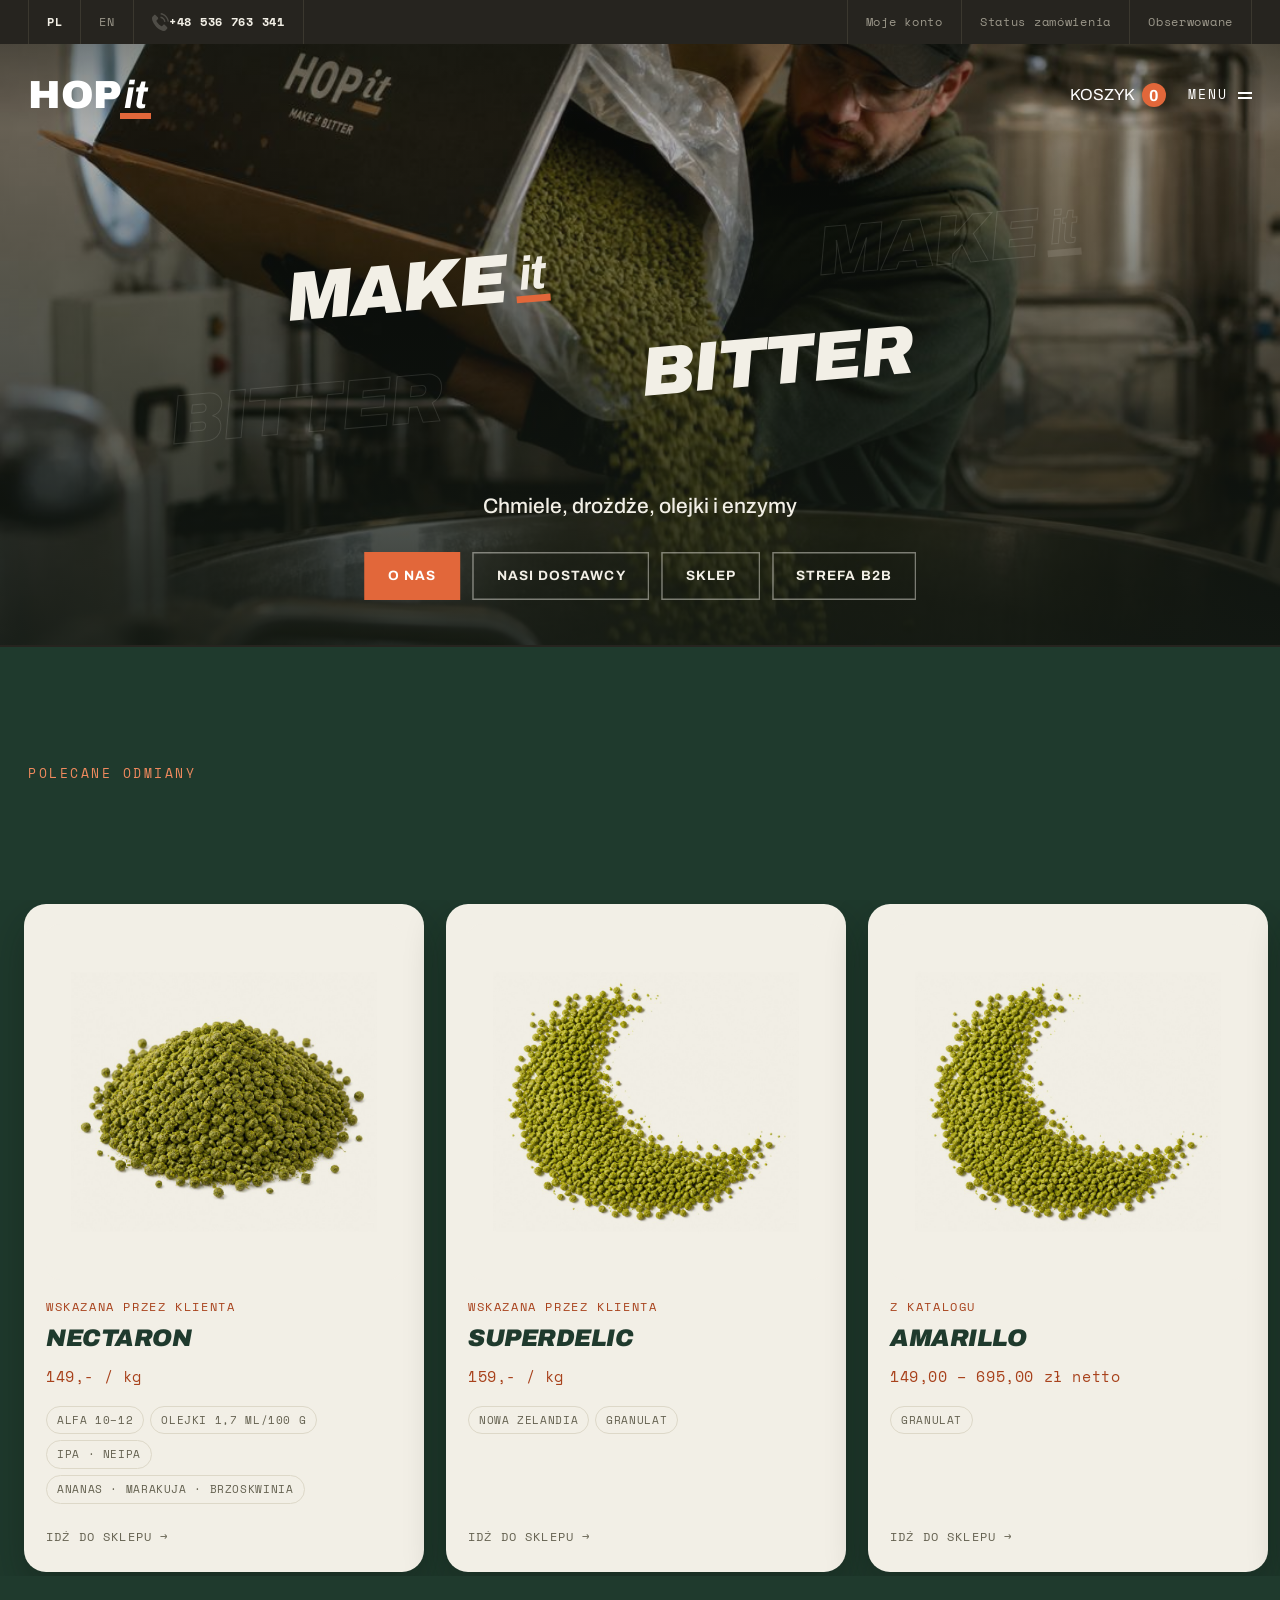
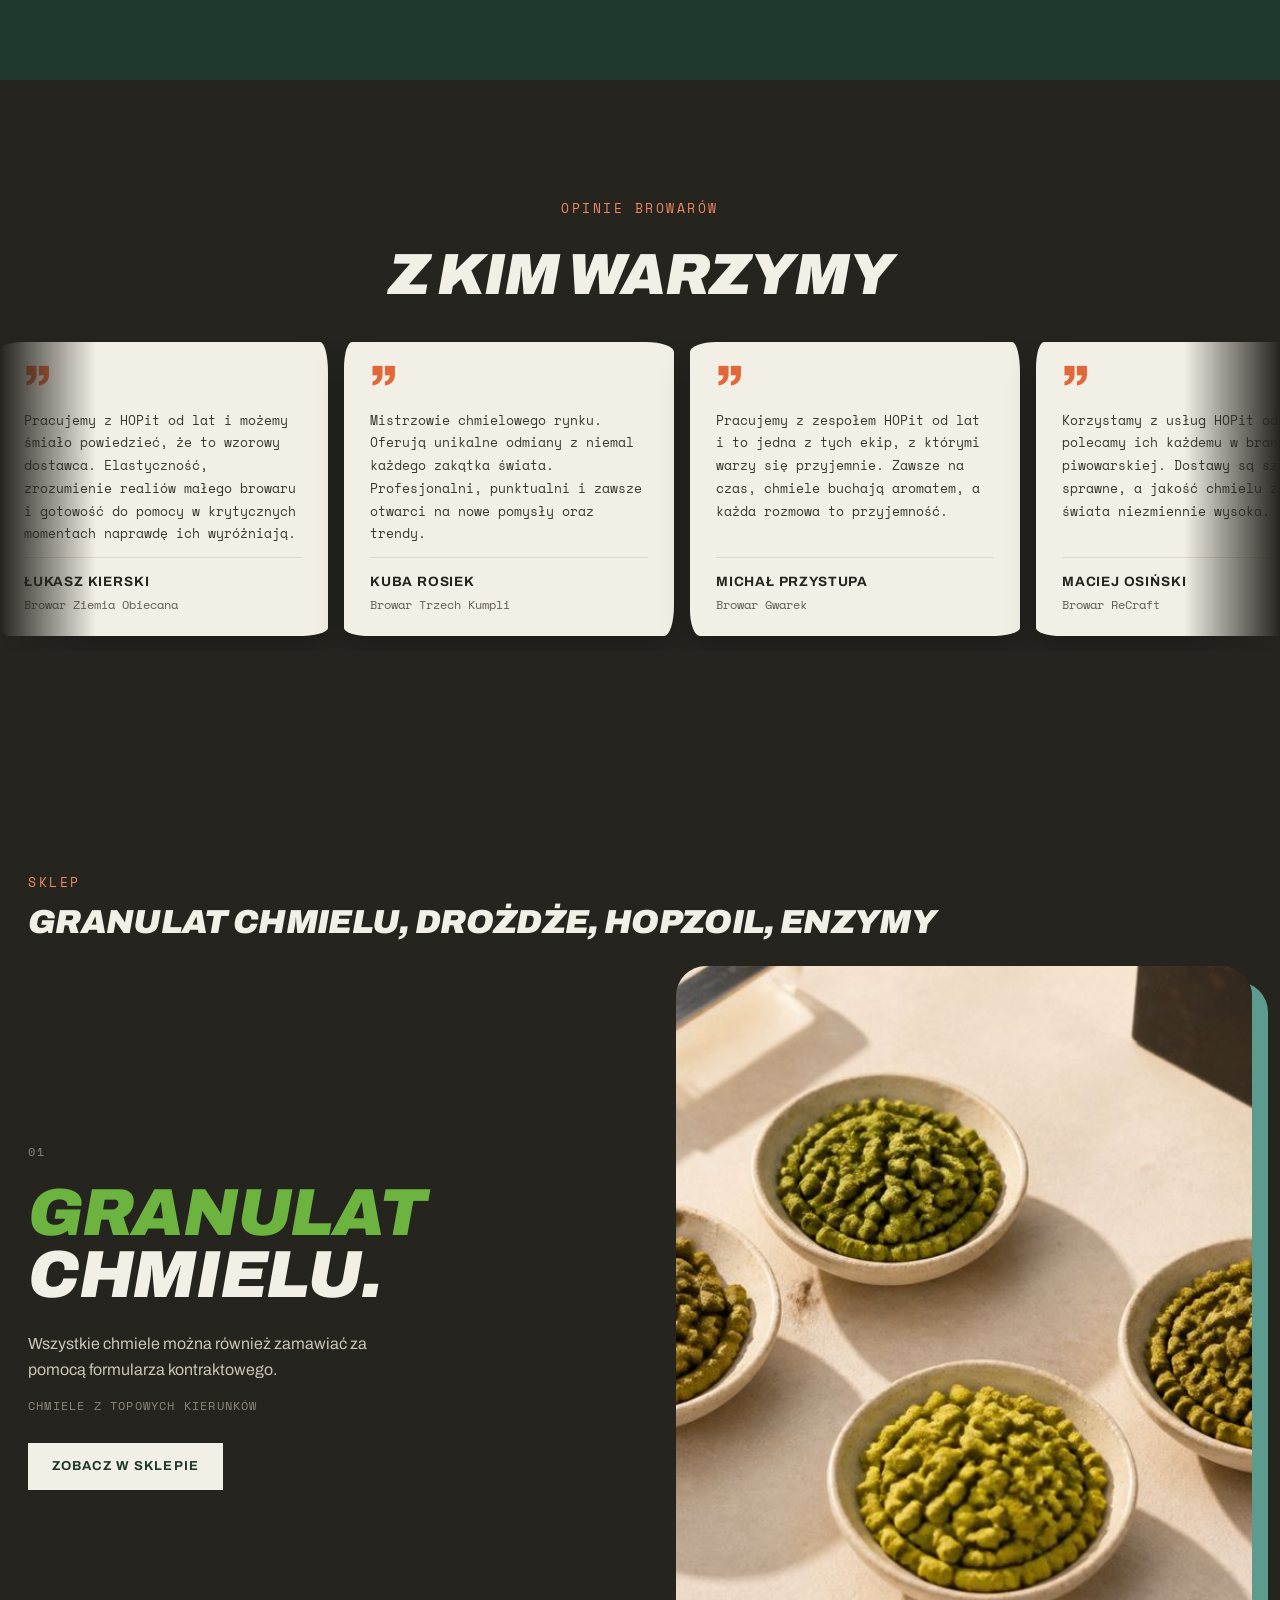
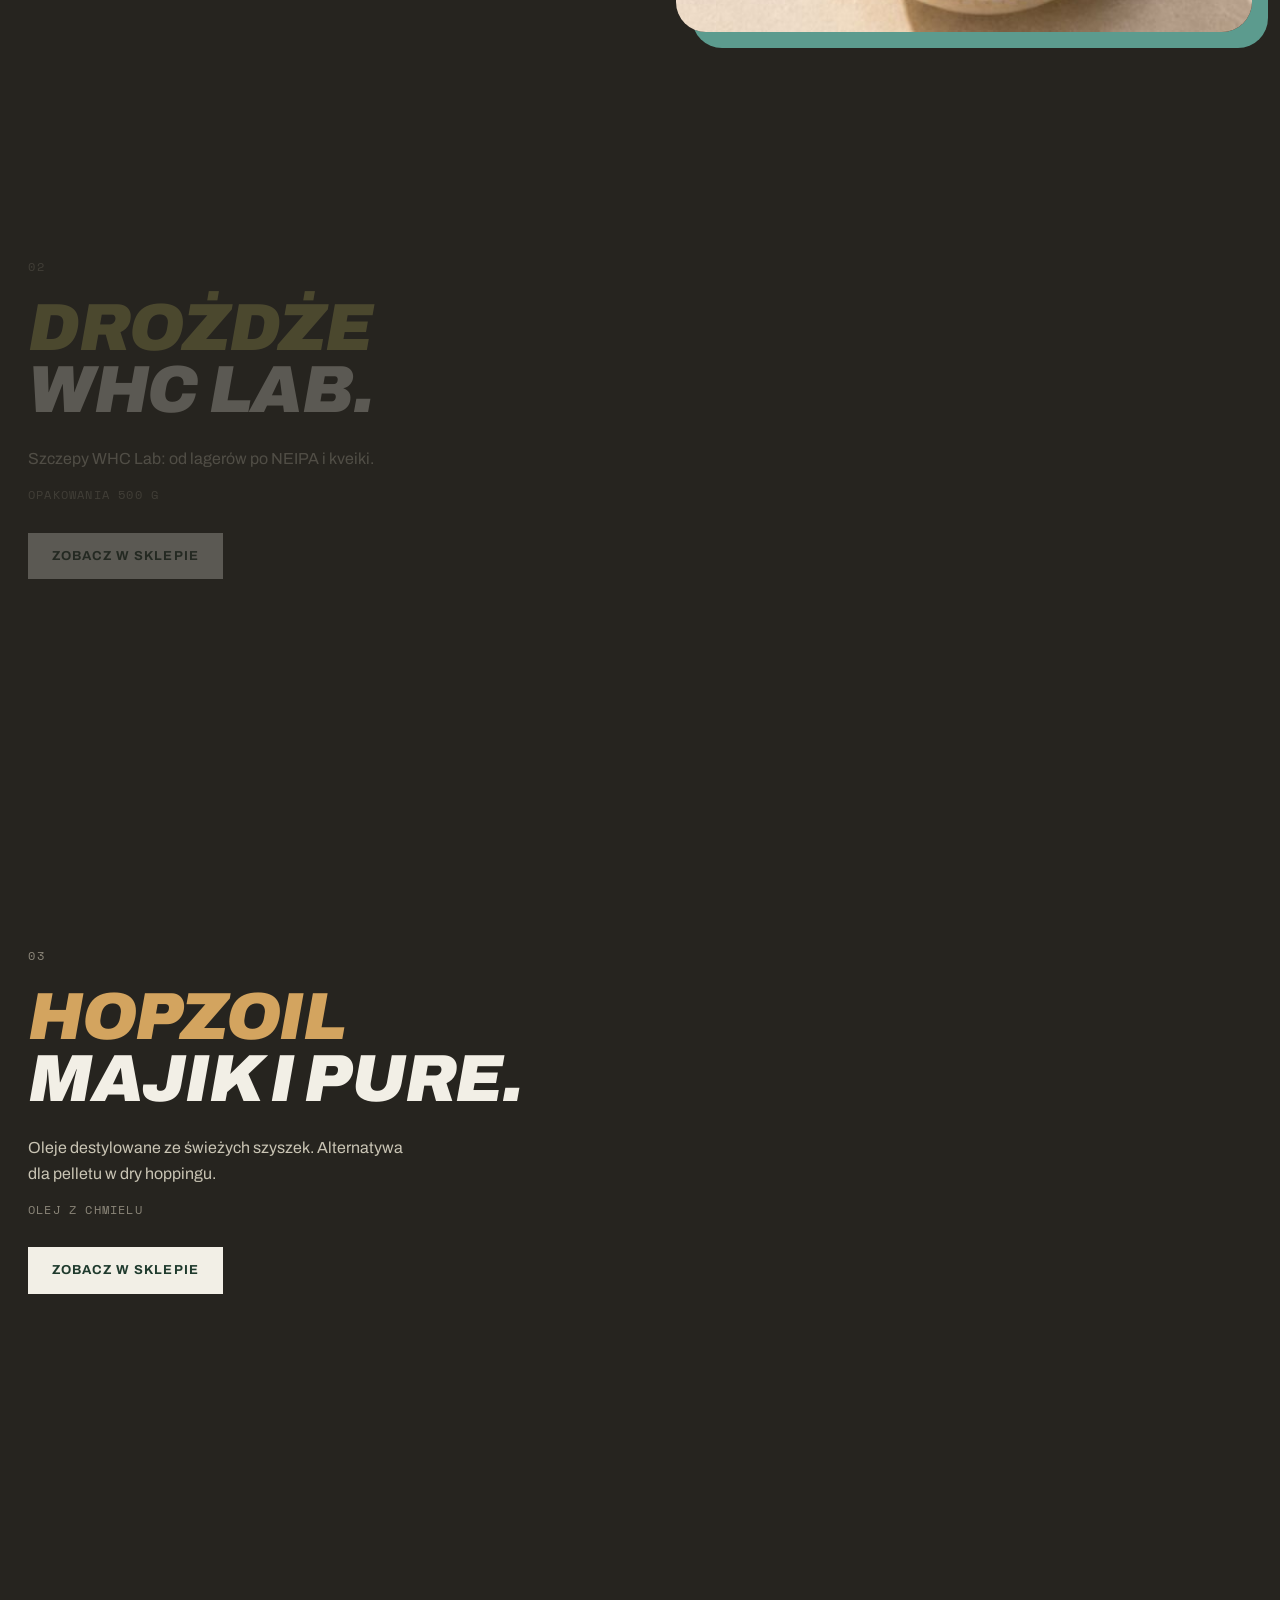
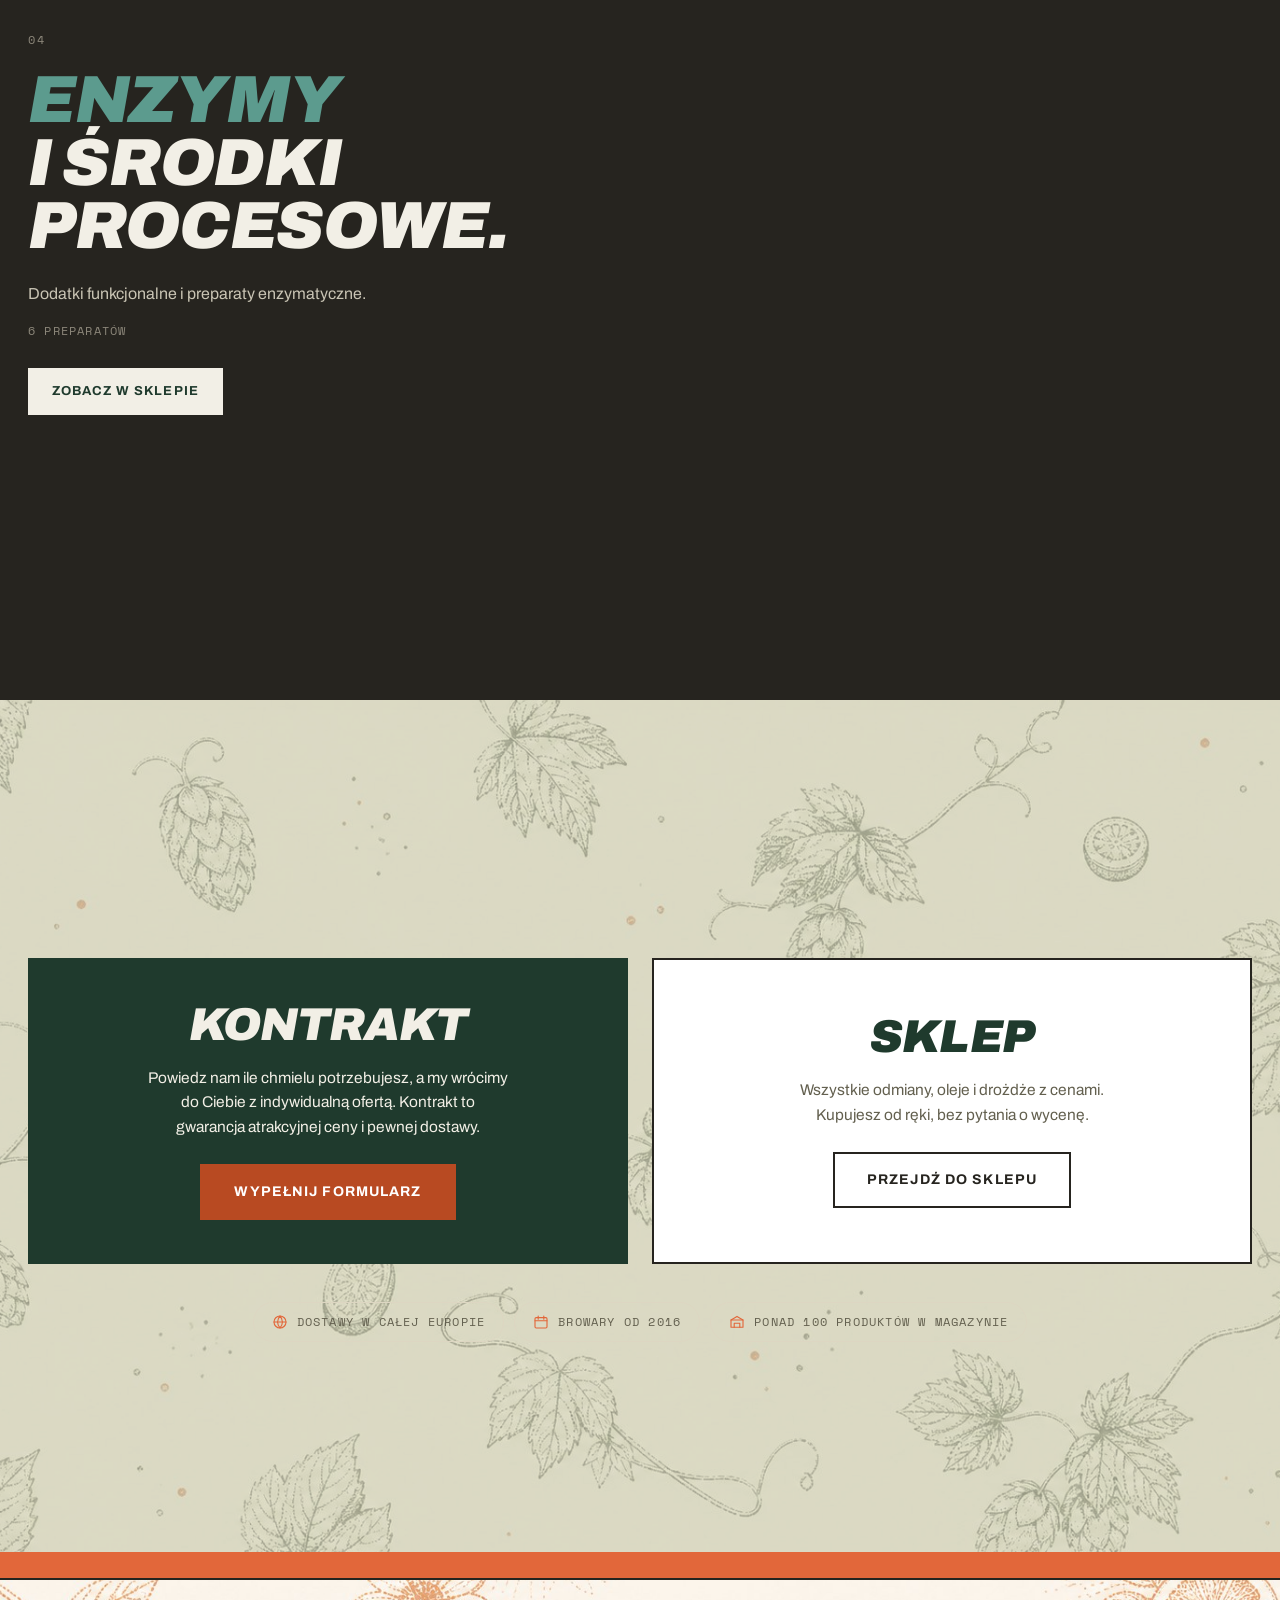
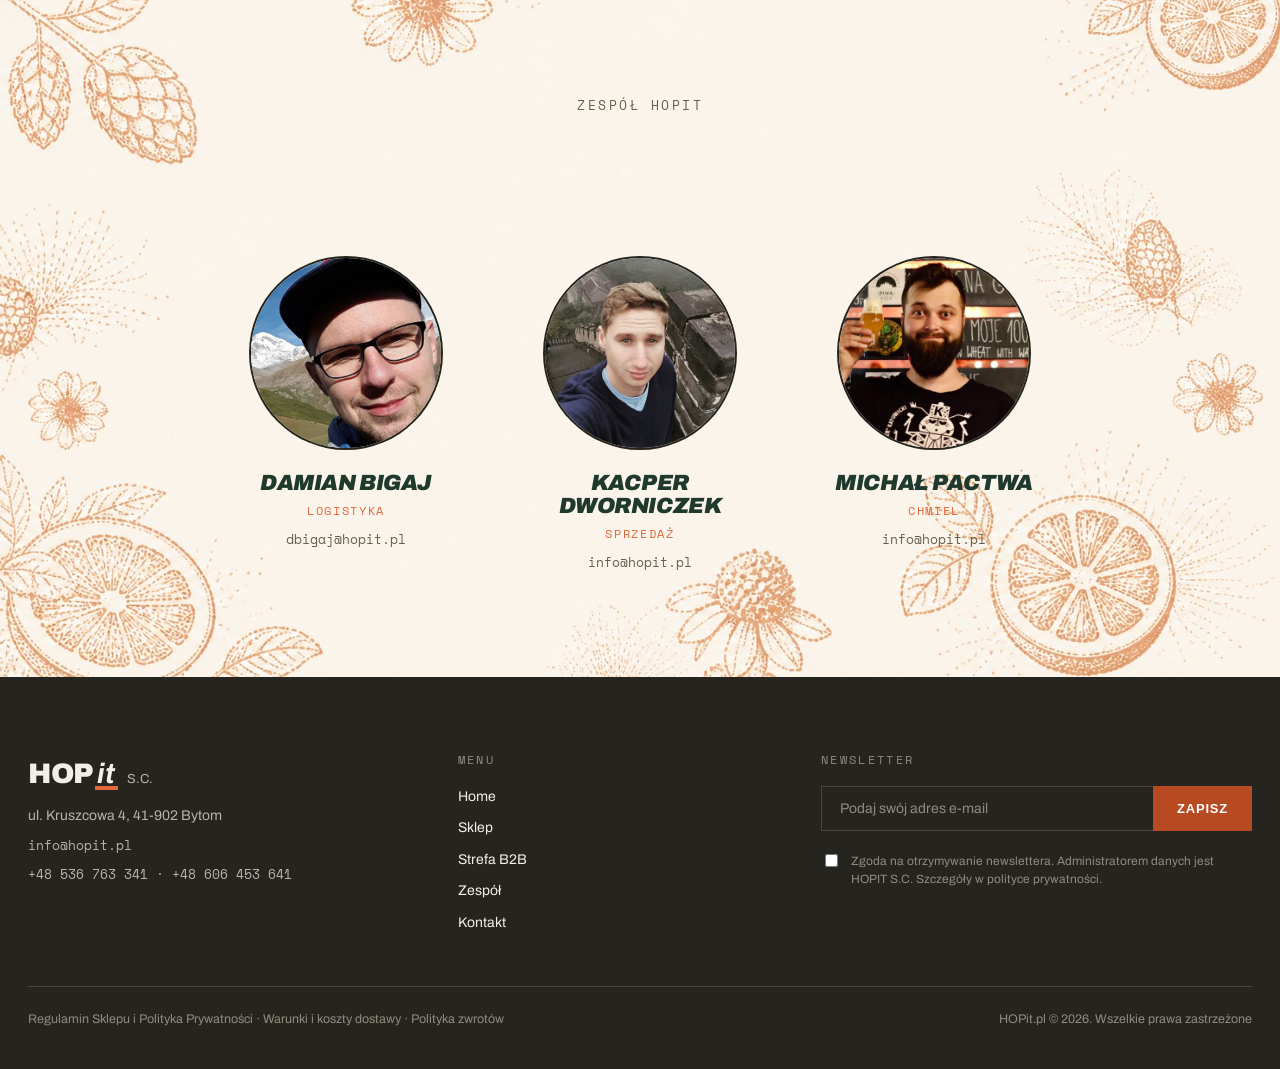
==== commit d1a98d44: "feedback Damiana: hero, kategorie, kolejność sekcji, zdjęcia produktów" ====
--- a/index.html
+++ b/index.html
@@ -75,11 +75,13 @@
       <span class="hn hn--cien hn--bitter-cien" aria-hidden="true">Bitter</span>
     </div>
     <div class="hero__dol">
-      <p class="hero__lead">Najlepsze amerykańskie odmiany chmielu.</p>
-      <div class="hero__cta">
-        <a class="btn btn--akcent" href="#polecane">Zobacz o czym mowa</a>
-        <a class="btn btn--jasny" href="b2b.html">Strefa B2B</a>
-      </div>
+      <p class="hero__lead">Chmiele, drożdże, olejki i&nbsp;enzymy</p>
+      <nav class="hero__odnosniki" aria-label="Skróty">
+        <a href="o-nas.html">O nas</a>
+        <a href="dostawcy.html">Nasi Dostawcy</a>
+        <a href="sklep.html">Sklep</a>
+        <a href="b2b.html">Strefa B2B</a>
+      </nav>
     </div>
   </div>
 </section>
@@ -95,7 +97,7 @@
   </div>
   <div class="karuzela" tabindex="0" role="group" aria-label="Polecane odmiany, przewijanie w poziomie">
       <a class="kar-karta kar-karta--produkt" href="produkt.html">
-        <div class="kar-karta__foto"><img src="assets/pack-szyszki.jpg" alt="Szyszki chmielu Nectaron" loading="lazy" width="800" height="800"></div>
+        <div class="kar-karta__foto"><img src="assets/pack-granulat-kopiec.jpg" alt="Granulat chmielu Nectaron" loading="lazy" width="800" height="800"></div>
         <span class="kar-karta__nr">Wskazana przez klienta</span>
         <h3 class="tytul kar-karta__nazwa">Nectaron</h3>
         <span class="kar-karta__cena">149,-&nbsp;/&nbsp;kg</span>
@@ -103,7 +105,7 @@
         <span class="kar-karta__stopka">Idź do sklepu →</span>
       </a>
       <a class="kar-karta kar-karta--produkt" href="produkt.html">
-        <div class="kar-karta__foto"><img src="assets/pack-karton-granulat.jpg" alt="Karton HOPit z granulatem Superdelic" loading="lazy" width="800" height="800"></div>
+        <div class="kar-karta__foto"><img src="assets/pack-granulat-flatlay.jpg" alt="Granulat chmielu Superdelic" loading="lazy" width="800" height="800"></div>
         <span class="kar-karta__nr">Wskazana przez klienta</span>
         <h3 class="tytul kar-karta__nazwa">Superdelic</h3>
         <span class="kar-karta__cena">159,-&nbsp;/&nbsp;kg</span>
@@ -135,7 +137,7 @@
         <span class="kar-karta__stopka">Idź do sklepu →</span>
       </a>
       <a class="kar-karta kar-karta--produkt" href="produkt.html">
-        <div class="kar-karta__foto"><img src="assets/pack-karton-stos.jpg" alt="Stos kartonów HOPit z granulatem Akoya" loading="lazy" width="800" height="800"></div>
+        <div class="kar-karta__foto"><img src="assets/pack-granulat-makro.jpg" alt="Granulat chmielu Akoya" loading="lazy" width="800" height="800"></div>
         <span class="kar-karta__nr">Z katalogu</span>
         <h3 class="tytul kar-karta__nazwa">Akoya</h3>
         <span class="kar-karta__cena">65,00 – 295,00 zł netto</span>
@@ -143,78 +145,6 @@
         <span class="kar-karta__stopka">Idź do sklepu →</span>
       </a>
   </div>
-</section>
-
-<section class="kategorie kategorie--slajdy" id="kategorie" aria-label="Kategorie produktów">
-  <div class="wrap">
-    <p class="kicker kicker--akcent">Sklep</p>
-    <h2 class="tytul kategorie__tytul">Cztery kategorie</h2>
-    <div class="slajdy">
-      <div class="slajdy__tekst">
-        <article class="slajd tu" data-nr="0">
-          <p class="slajd__nr">01, Granulat chmielu</p>
-          <h3 class="slajd__tytul"><span class="slajd__slowo" style="color:#6CB33F">Granulat</span><br>chmielu.</h3>
-          <p class="slajd__opis">Wszystkie chmiele można również zamawiać za pomocą formularza kontraktowego.</p>
-          <p class="slajd__dana">chmiel z 7 krajów</p>
-          <a class="btn btn--jasny btn--male" href="sklep.html">Zobacz w sklepie</a>
-        </article>
-        <article class="slajd" data-nr="1">
-          <p class="slajd__nr">02, Drożdże</p>
-          <h3 class="slajd__tytul"><span class="slajd__slowo" style="color:#B5AF5C">Drożdże</span><br>WHC Lab.</h3>
-          <p class="slajd__opis">Szczepy WHC Lab: od lagerów po NEIPA i kveiki.</p>
-          <p class="slajd__dana">opakowania 500 g</p>
-          <a class="btn btn--jasny btn--male" href="sklep.html">Zobacz w sklepie</a>
-        </article>
-        <article class="slajd" data-nr="2">
-          <p class="slajd__nr">03, Hopzoil</p>
-          <h3 class="slajd__tytul"><span class="slajd__slowo" style="color:#D3A45F">Hopzoil</span><br>MAJIK i PURE.</h3>
-          <p class="slajd__opis">Oleje destylowane ze świeżych szyszek. Alternatywa dla pelletu w dry hoppingu.</p>
-          <p class="slajd__dana">olej z chmielu</p>
-          <a class="btn btn--jasny btn--male" href="sklep.html">Zobacz w sklepie</a>
-        </article>
-        <article class="slajd" data-nr="3">
-          <p class="slajd__nr">04, Enzymy</p>
-          <h3 class="slajd__tytul"><span class="slajd__slowo" style="color:#5C9B8E">Enzymy</span><br>i środki procesowe.</h3>
-          <p class="slajd__opis">Dodatki funkcjonalne i preparaty enzymatyczne.</p>
-          <p class="slajd__dana">6 preparatów</p>
-          <a class="btn btn--jasny btn--male" href="sklep.html">Zobacz w sklepie</a>
-        </article>
-      </div>
-      <div class="slajdy__kadr">
-        <div class="kadr" style="--kolor:#6CB33F">
-          <div class="kadr__warstwa tu" data-nr="0" data-kolor="#6CB33F"><img src="media/pr-qc.jpg" alt="Granulat chmielu na tacy przy kartonie HOPit" loading="lazy" width="1200" height="1500"></div>
-          <div class="kadr__warstwa" data-nr="1" data-kolor="#B5AF5C"><img src="media/pr-sensoryka.jpg" alt="Piwo, butelki i szyszki chmielu" loading="lazy" width="1200" height="1500"></div>
-          <div class="kadr__warstwa" data-nr="2" data-kolor="#D3A45F"><img src="media/pr-hopzoil-lab.jpg" alt="Fiolki Hopzoil w walizce" loading="lazy" width="1200" height="1500"></div>
-          <div class="kadr__warstwa" data-nr="3" data-kolor="#5C9B8E"><img src="media/pr-probki.jpg" alt="Próbki i dozowanie preparatów" loading="lazy" width="1200" height="1500"></div>
-        </div>
-      </div>
-    </div>
-  </div>
-</section>
-
-<section class="kontrakt kontrakt--drogi" id="kontrakt">
-  <div class="wrap">
-    <h2 class="tytul tytul--ciemny"><span class="marker"><span class="marker__tresc">Jak kupować</span></span></h2>
-    <div class="dwie-drogi">
-      <article class="droga droga--nori">
-        <h3 class="tytul droga__nazwa">Kontrakt</h3>
-        <p class="droga__opis">Powiedz nam ile chmielu potrzebujesz, a&nbsp;my wrócimy do Ciebie z&nbsp;indywidualną ofertą. Kontrakt to gwarancja atrakcyjnej ceny i&nbsp;pewnej dostawy.</p>
-        <a class="btn btn--akcent droga__btn" href="b2b.html#formularz">Wypełnij formularz</a>
-      </article>
-      <article class="droga droga--biala">
-        <h3 class="tytul droga__nazwa">Sklep</h3>
-        <p class="droga__opis">Wszystkie odmiany, oleje i&nbsp;drożdże z&nbsp;cenami. Kupujesz od&nbsp;ręki, bez pytania o&nbsp;wycenę.</p>
-        <a class="btn btn--obrys droga__btn" href="sklep.html">Przejdź do sklepu</a>
-      </article>
-    </div>
-    <p class="kontrakt__dowod kontrakt__dowod--ciemny">
-      <span><svg class="dowod__ik" viewBox="0 0 20 20" aria-hidden="true"><circle cx="10" cy="10" r="7.5"/><path d="M2.5 10h15"/><path d="M10 2.5c2 2.2 3 4.7 3 7.5s-1 5.3-3 7.5c-2-2.2-3-4.7-3-7.5s1-5.3 3-7.5Z"/></svg>dostawy w całej Europie</span>
-      <span><svg class="dowod__ik" viewBox="0 0 20 20" aria-hidden="true"><rect x="2.5" y="4.5" width="15" height="13" rx="1.5"/><path d="M2.5 8.5h15"/><path d="M6.5 2.5v4M13.5 2.5v4"/></svg>browary od 2016</span>
-      <span><svg class="dowod__ik" viewBox="0 0 20 20" aria-hidden="true"><path d="M2.5 7.5 10 3l7.5 4.5v9H2.5v-9Z"/><path d="M6.5 16.5v-5h7v5"/><path d="M2.5 7.5h15"/></svg>ponad 100 produktów w magazynie</span>
-    </p>
-  </div>
-  <span class="kontrakt__pas" aria-hidden="true"></span>
-  <canvas class="fizyka" aria-hidden="true"></canvas>
 </section>
 
 <section class="opinie" id="opinie">
@@ -239,6 +169,80 @@
   <div class="wrap">
   </div>
 </section>
+
+<section class="kategorie kategorie--slajdy" id="kategorie" aria-label="Kategorie produktów">
+  <div class="wrap">
+    <p class="kicker kicker--akcent">Sklep</p>
+    <h2 class="tytul kategorie__tytul">Granulat chmielu, drożdże, Hopzoil, enzymy</h2>
+    <div class="slajdy">
+      <div class="slajdy__tekst">
+        <article class="slajd tu" data-nr="0">
+          <p class="slajd__nr">01</p>
+          <h3 class="slajd__tytul"><span class="slajd__slowo" style="color:#6CB33F">Granulat</span><br>chmielu.</h3>
+          <p class="slajd__opis">Wszystkie chmiele można również zamawiać za pomocą formularza kontraktowego.</p>
+          <p class="slajd__dana">chmiele z topowych kierunków</p>
+          <a class="btn btn--jasny btn--male" href="sklep.html">Zobacz w sklepie</a>
+        </article>
+        <article class="slajd" data-nr="1">
+          <p class="slajd__nr">02</p>
+          <h3 class="slajd__tytul"><span class="slajd__slowo" style="color:#B5AF5C">Drożdże</span><br>WHC Lab.</h3>
+          <p class="slajd__opis">Szczepy WHC Lab: od lagerów po NEIPA i kveiki.</p>
+          <p class="slajd__dana">opakowania 500 g</p>
+          <a class="btn btn--jasny btn--male" href="sklep.html">Zobacz w sklepie</a>
+        </article>
+        <article class="slajd" data-nr="2">
+          <p class="slajd__nr">03</p>
+          <h3 class="slajd__tytul"><span class="slajd__slowo" style="color:#D3A45F">Hopzoil</span><br>MAJIK i PURE.</h3>
+          <p class="slajd__opis">Oleje destylowane ze świeżych szyszek. Alternatywa dla pelletu w dry hoppingu.</p>
+          <p class="slajd__dana">olej z chmielu</p>
+          <a class="btn btn--jasny btn--male" href="sklep.html">Zobacz w sklepie</a>
+        </article>
+        <article class="slajd" data-nr="3">
+          <p class="slajd__nr">04</p>
+          <h3 class="slajd__tytul"><span class="slajd__slowo" style="color:#5C9B8E">Enzymy</span><br>i środki procesowe.</h3>
+          <p class="slajd__opis">Dodatki funkcjonalne i preparaty enzymatyczne.</p>
+          <p class="slajd__dana">6 preparatów</p>
+          <a class="btn btn--jasny btn--male" href="sklep.html">Zobacz w sklepie</a>
+        </article>
+      </div>
+      <div class="slajdy__kadr">
+        <div class="kadr" style="--kolor:#6CB33F">
+          <div class="kadr__warstwa tu" data-nr="0" data-kolor="#6CB33F"><img src="media/pr-qc.jpg" alt="Granulat chmielu na tacy przy kartonie HOPit" loading="lazy" width="1200" height="1500"></div>
+          <div class="kadr__warstwa" data-nr="1" data-kolor="#B5AF5C"><img src="media/pr-sensoryka.jpg" alt="Piwo, butelki i szyszki chmielu" loading="lazy" width="1200" height="1500"></div>
+          <div class="kadr__warstwa" data-nr="2" data-kolor="#D3A45F"><img src="media/pr-hopzoil-lab.jpg" alt="Fiolki Hopzoil w walizce" loading="lazy" width="1200" height="1500"></div>
+          <div class="kadr__warstwa" data-nr="3" data-kolor="#5C9B8E"><img src="media/pr-probki.jpg" alt="Próbki i dozowanie preparatów" loading="lazy" width="1200" height="1500"></div>
+        </div>
+      </div>
+    </div>
+  </div>
+</section>
+
+<section class="kontrakt kontrakt--drogi" id="kontrakt">
+  <div class="wrap">
+    <h2 class="tytul tytul--ciemny"><span class="marker"><span class="marker__tresc">Jak kupować</span></span></h2>
+    <div class="dwie-drogi">
+      <article class="droga droga--nori">
+        <h3 class="tytul droga__nazwa">Kontrakt</h3>
+        <p class="droga__opis">Powiedz nam ile chmielu potrzebujesz, a&nbsp;my wrócimy do Ciebie z&nbsp;indywidualną ofertą. Kontrakt to gwarancja atrakcyjnej ceny i&nbsp;pewnej dostawy.</p>
+        <a class="btn btn--akcent droga__btn" href="b2b.html#formularz">Wypełnij formularz</a>
+      </article>
+      <article class="droga droga--biala">
+        <h3 class="tytul droga__nazwa">Sklep</h3>
+        <p class="droga__opis">Wszystkie odmiany, oleje i&nbsp;drożdże z&nbsp;cenami. Kupujesz od&nbsp;ręki, bez pytania o&nbsp;wycenę.</p>
+        <a class="btn btn--obrys droga__btn" href="sklep.html">Przejdź do sklepu</a>
+      </article>
+    </div>
+    <p class="kontrakt__dowod kontrakt__dowod--ciemny">
+      <span><svg class="dowod__ik" viewBox="0 0 20 20" aria-hidden="true"><circle cx="10" cy="10" r="7.5"/><path d="M2.5 10h15"/><path d="M10 2.5c2 2.2 3 4.7 3 7.5s-1 5.3-3 7.5c-2-2.2-3-4.7-3-7.5s1-5.3 3-7.5Z"/></svg>dostawy w całej Europie</span>
+      <span><svg class="dowod__ik" viewBox="0 0 20 20" aria-hidden="true"><rect x="2.5" y="4.5" width="15" height="13" rx="1.5"/><path d="M2.5 8.5h15"/><path d="M6.5 2.5v4M13.5 2.5v4"/></svg>browary od 2016</span>
+      <span><svg class="dowod__ik" viewBox="0 0 20 20" aria-hidden="true"><path d="M2.5 7.5 10 3l7.5 4.5v9H2.5v-9Z"/><path d="M6.5 16.5v-5h7v5"/><path d="M2.5 7.5h15"/></svg>ponad 100 produktów w magazynie</span>
+    </p>
+  </div>
+  <span class="kontrakt__pas" aria-hidden="true"></span>
+  <canvas class="fizyka" aria-hidden="true"></canvas>
+</section>
+
+
 
 <section class="zespol zespol--kola" id="zespol">
   <div class="wrap">
--- a/design.css
+++ b/design.css
@@ -754,7 +754,8 @@
   .kategorie--slajdy{background-attachment:fixed}
 }
 .kategorie--slajdy .wrap{position:relative;width:100%}
-.kategorie__tytul{color:var(--krem);font-size:clamp(34px,4.6vw,64px);margin:14px 0 0}
+/* mniejszy niż tytuł slajdu: dwa duże napisy jeden pod drugim konkurowały ze sobą */
+.kategorie__tytul{color:var(--krem);font-size:clamp(26px,2.6vw,36px);margin:10px 0 0}
 .slajdy{display:grid;grid-template-columns:minmax(0,1fr) minmax(0,1fr);gap:72px;align-items:start;margin-top:40px}
 
 .slajd{
@@ -812,7 +813,8 @@
   background:linear-gradient(180deg,rgba(18,26,20,.82) 0%,rgba(18,26,20,.58) 45%,rgba(18,26,20,.86) 100%);
 }
 .kategorie--karuzela .wrap{position:relative;width:100%}
-.kategorie__tytul{color:var(--krem);font-size:clamp(34px,4.6vw,64px);margin:14px 0 0}
+/* mniejszy niż tytuł slajdu: dwa duże napisy jeden pod drugim konkurowały ze sobą */
+.kategorie__tytul{color:var(--krem);font-size:clamp(26px,2.6vw,36px);margin:10px 0 0}
 
 .karuzela{
   position:relative;display:flex;gap:22px;margin-top:46px;
@@ -948,10 +950,12 @@
   width:89.495vw;display:flex;flex-direction:column;align-items:center;gap:.573vw;
 }
 .hero__napisy{position:relative;width:100%;padding-top:27.707%}
+/* uwaga Damiana z 29.08: napis zajmował zbyt dużo miejsca, ma być podpisem
+   pod znakiem, jak na kartonie w tle. Skala z 9,288vw na 5,4vw. */
 .hn{
   position:absolute;display:flex;align-items:center;justify-content:center;
   font-family:var(--f-display);font-weight:900;font-style:italic;text-transform:uppercase;
-  font-size:9.288vw;line-height:.9;letter-spacing:-.03em;color:var(--krem);
+  font-size:5.4vw;line-height:.9;letter-spacing:-.03em;color:var(--krem);
   white-space:nowrap;transform:rotate(-5deg);
 }
 /* "it" jak w znaku: mała litera, waga 700, akcent niesie pasek pod spodem.
@@ -971,7 +975,8 @@
 .hn--bitter    {left:41.136%;top:38.356%;width:41.573%;height:46.558%}
 .hn--bitter-cien{left:0;     top:53.443%;width:41.573%;height:46.558%}
 
-.hero__dol{display:flex;flex-direction:column;align-items:center;gap:23px;width:434px}
+/* cztery odnośniki nie mieszczą się w 434 px z pary przycisków */
+.hero__dol{display:flex;flex-direction:column;align-items:center;gap:23px;width:min(760px,100%)}
 .hero__lead{
   font-family:var(--f-display);font-weight:500;font-size:21px;line-height:33.6px;
   color:var(--krem);text-align:center;margin:0;width:100%;
@@ -1080,3 +1085,36 @@
   .strona-head--kategorie{padding:16px 0 4px}
   .sklep-uklad{padding-block:20px 48px}
 }
+
+/* kicker w sekcji kategorii dziedziczył kolor tekstu sekcji, przez co miał
+   dokładnie barwę tła (kontrast 1,0:1) i był niewidoczny */
+.kategorie--slajdy .kicker{color:var(--cta-tekst-cd)}
+.kategorie--slajdy .wrap{position:relative;z-index:1}
+.slajdy{margin-top:26px}
+
+/* cztery odnośniki zamiast dwóch przycisków (uwaga Damiana z 29.08) */
+.hero__odnosniki{
+  display:flex;flex-wrap:wrap;justify-content:center;gap:10px 12px;margin-top:6px;
+}
+.hero__odnosniki a{
+  display:inline-flex;align-items:center;height:48px;padding:0 24px;
+  font-family:var(--f-display);font-weight:700;font-size:13.5px;letter-spacing:.08em;
+  text-transform:uppercase;text-decoration:none;color:var(--krem);
+  box-shadow:inset 0 0 0 1.5px rgba(242,239,230,.45);transition:background .18s,box-shadow .18s;
+}
+.hero__odnosniki a:hover{background:var(--krem);color:var(--nori);box-shadow:none}
+.hero__odnosniki a:first-child{background:var(--akcent);color:#fff;box-shadow:none}
+.hero__odnosniki a:first-child:hover{background:var(--akcent-2)}
+@media (max-width:560px){
+  .hero__odnosniki a{height:44px;padding:0 16px;font-size:12px}
+}
+
+/* flaga pochodzenia na karcie listingu (uwaga Damiana z 29.08).
+   Kraju nie mamy dla żadnej odmiany, więc slot stoi w stanie oczekiwania. */
+.prod-k__kraj{
+  display:flex;align-items:center;gap:7px;margin-top:2px;
+  font-family:var(--f-mono);font-size:11px;letter-spacing:.06em;color:#A5A090;
+}
+.prod-k__flaga{
+  width:20px;height:14px;flex:0 0 auto;border:1px dashed var(--linia);border-radius:2px;
+}
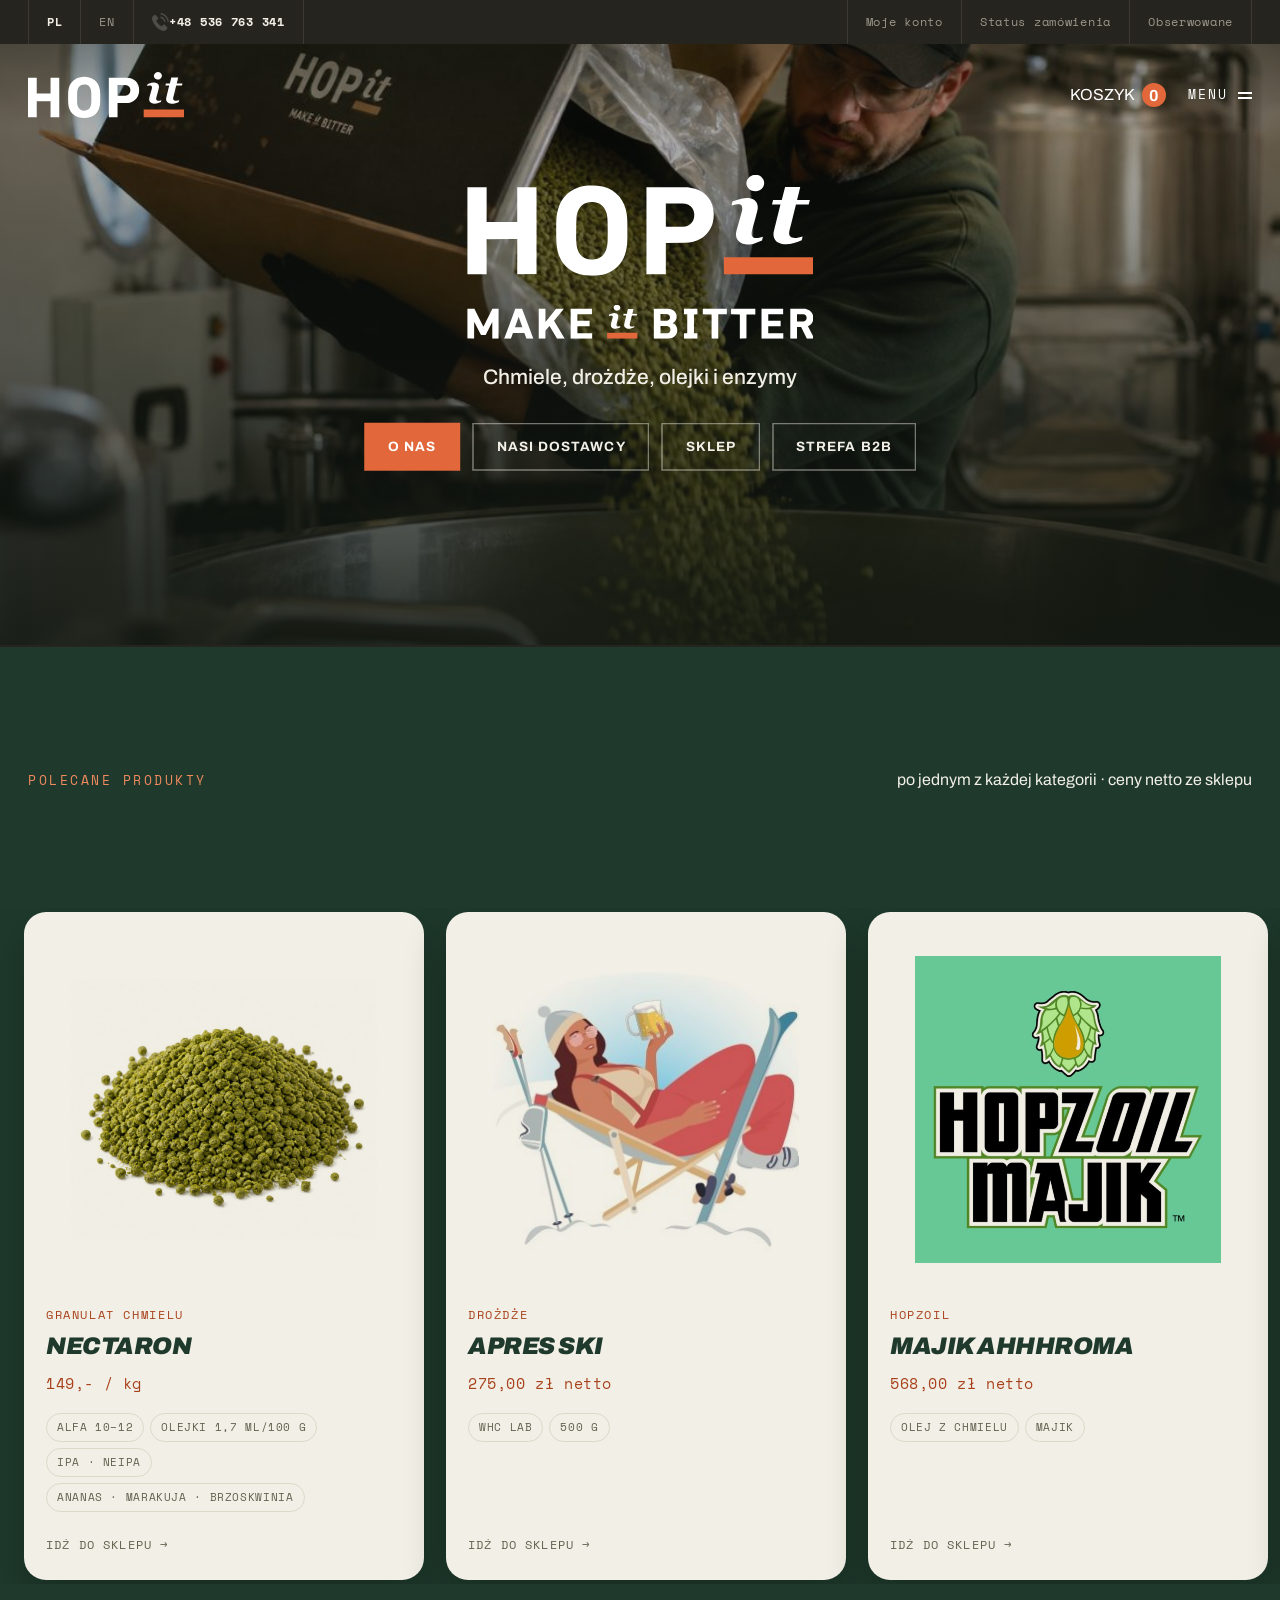
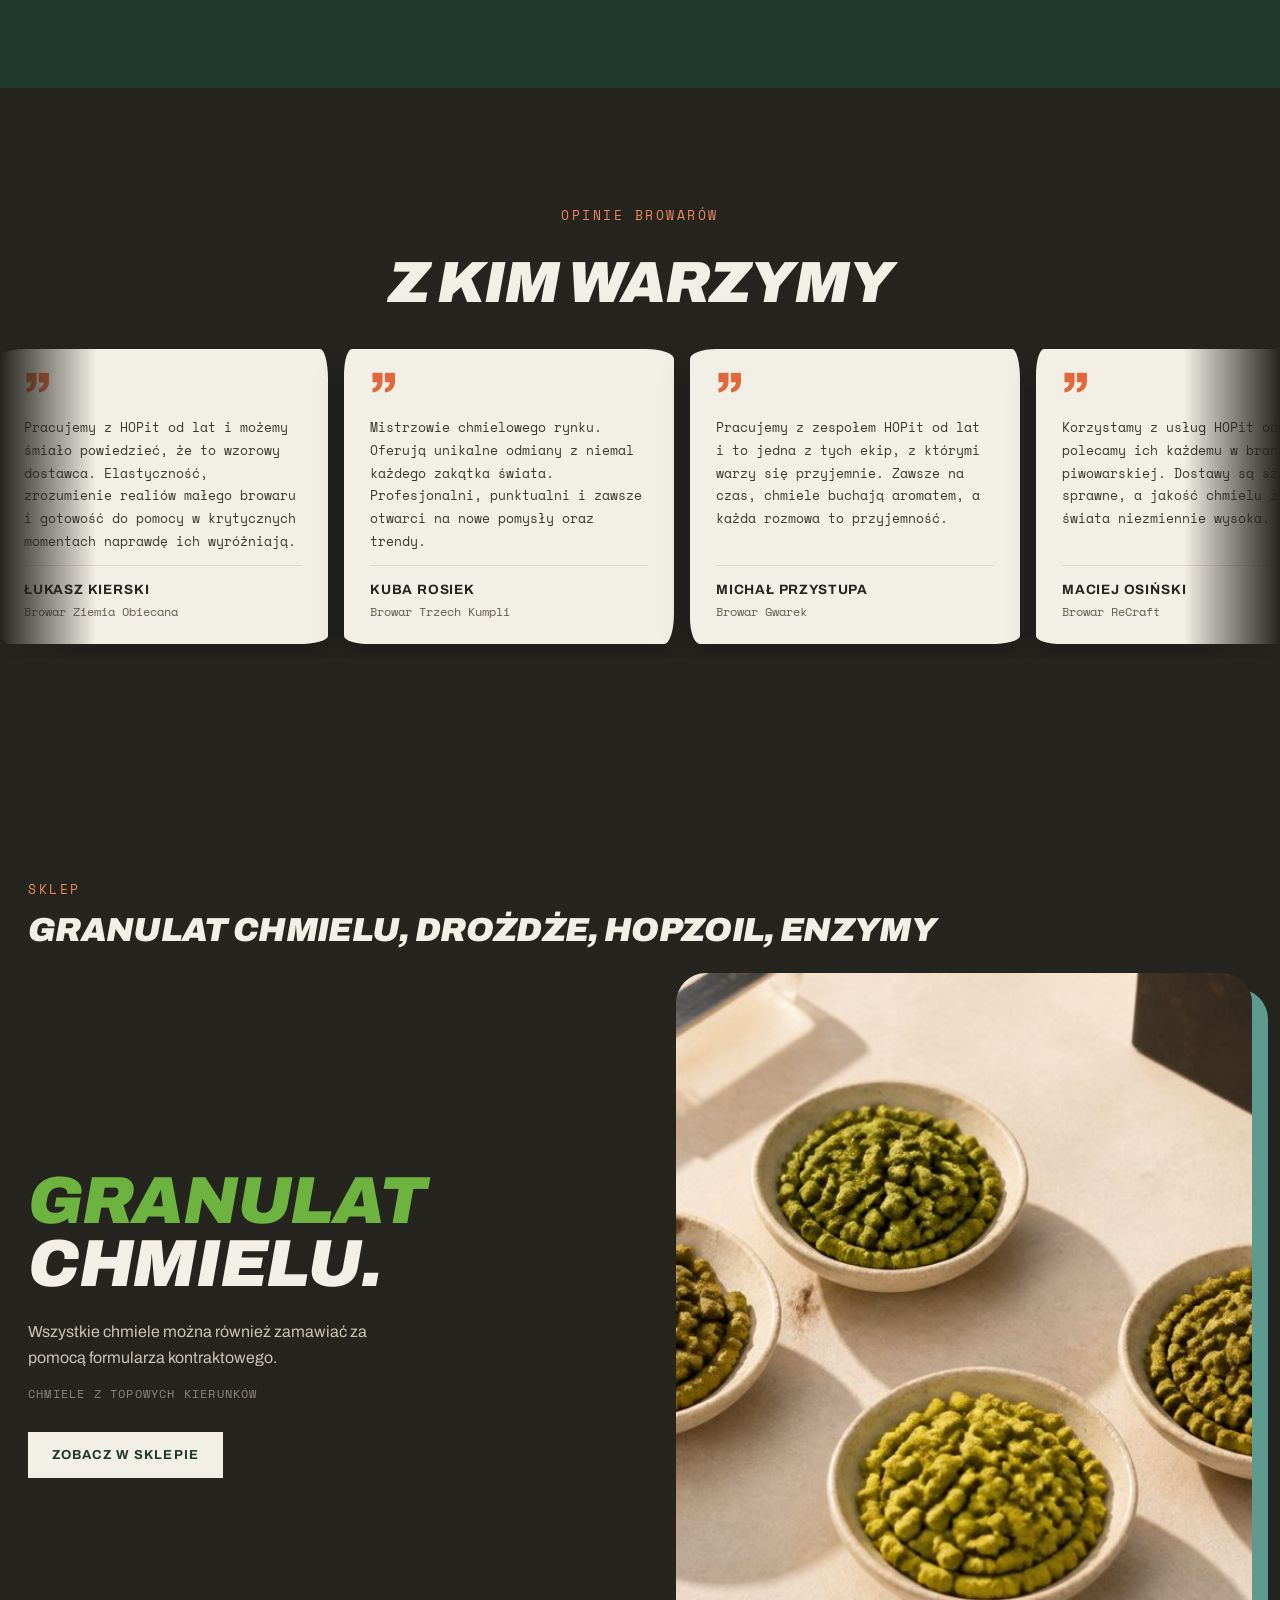
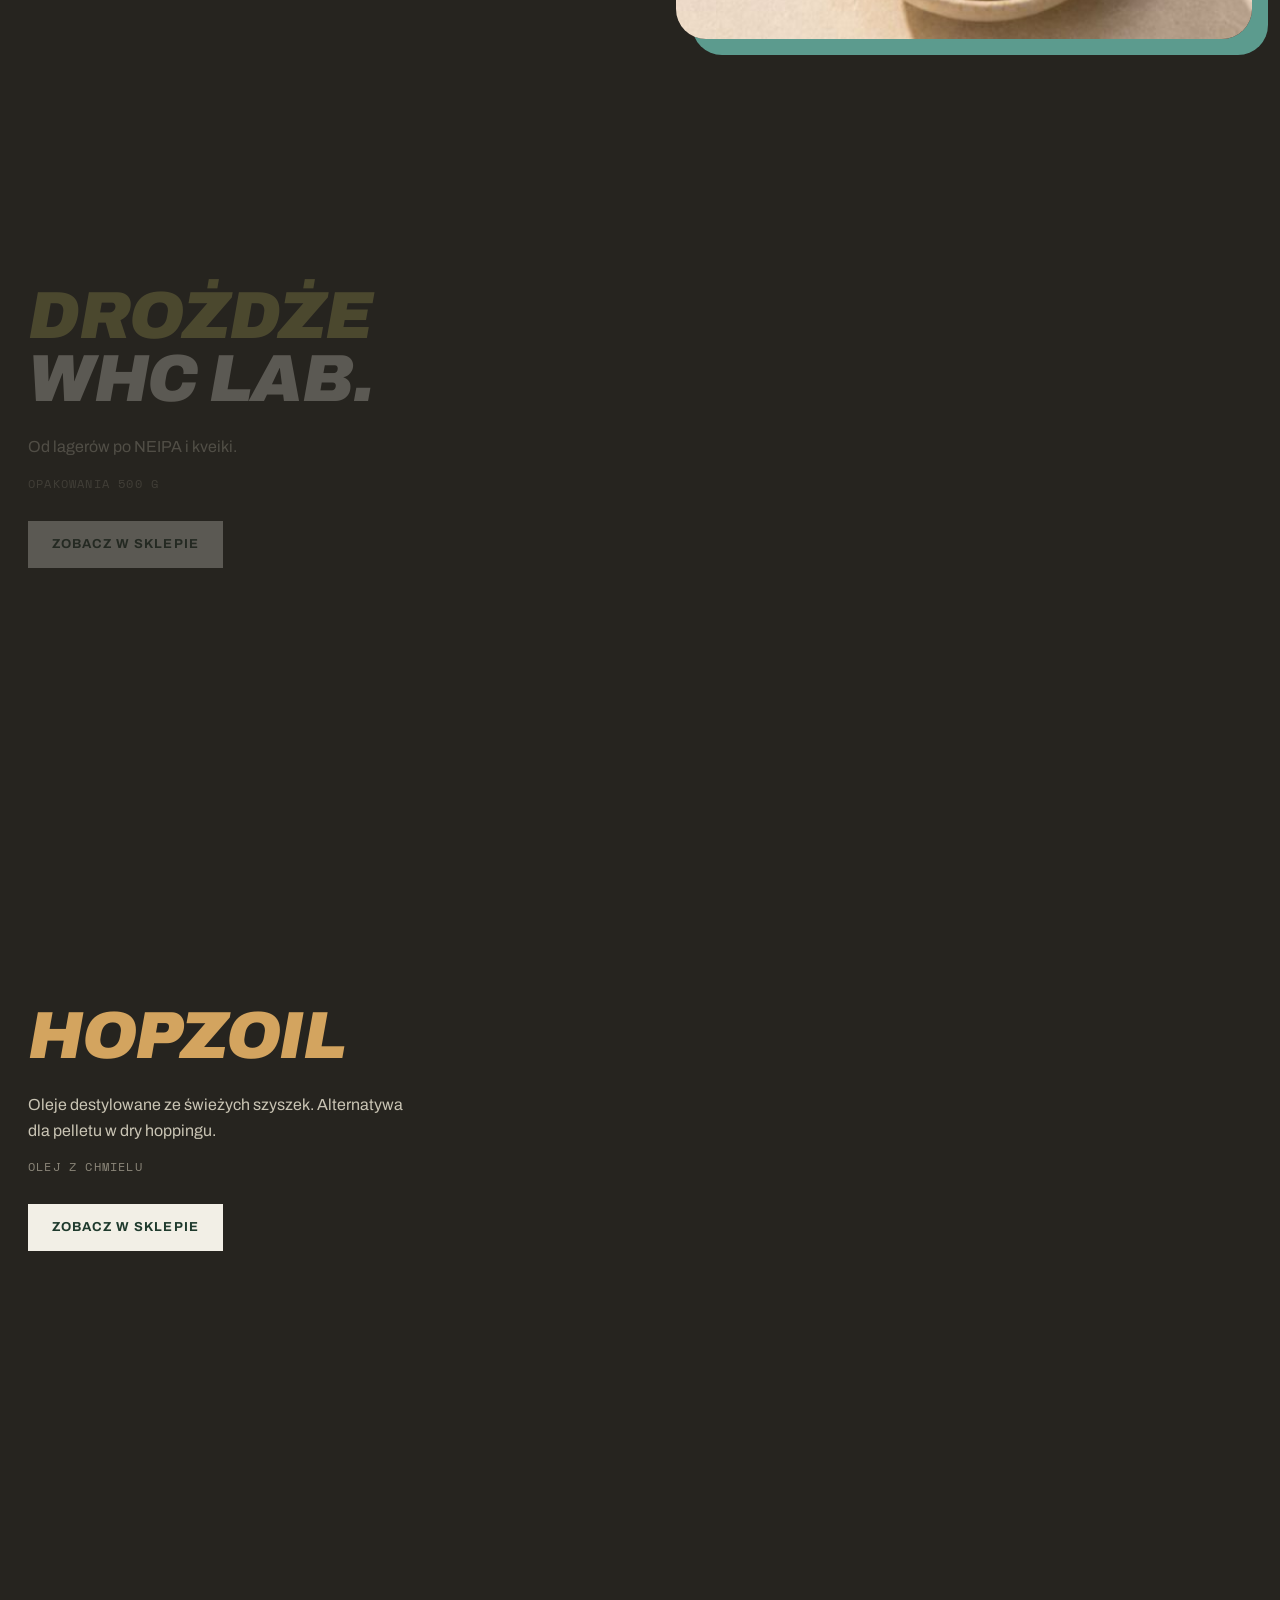
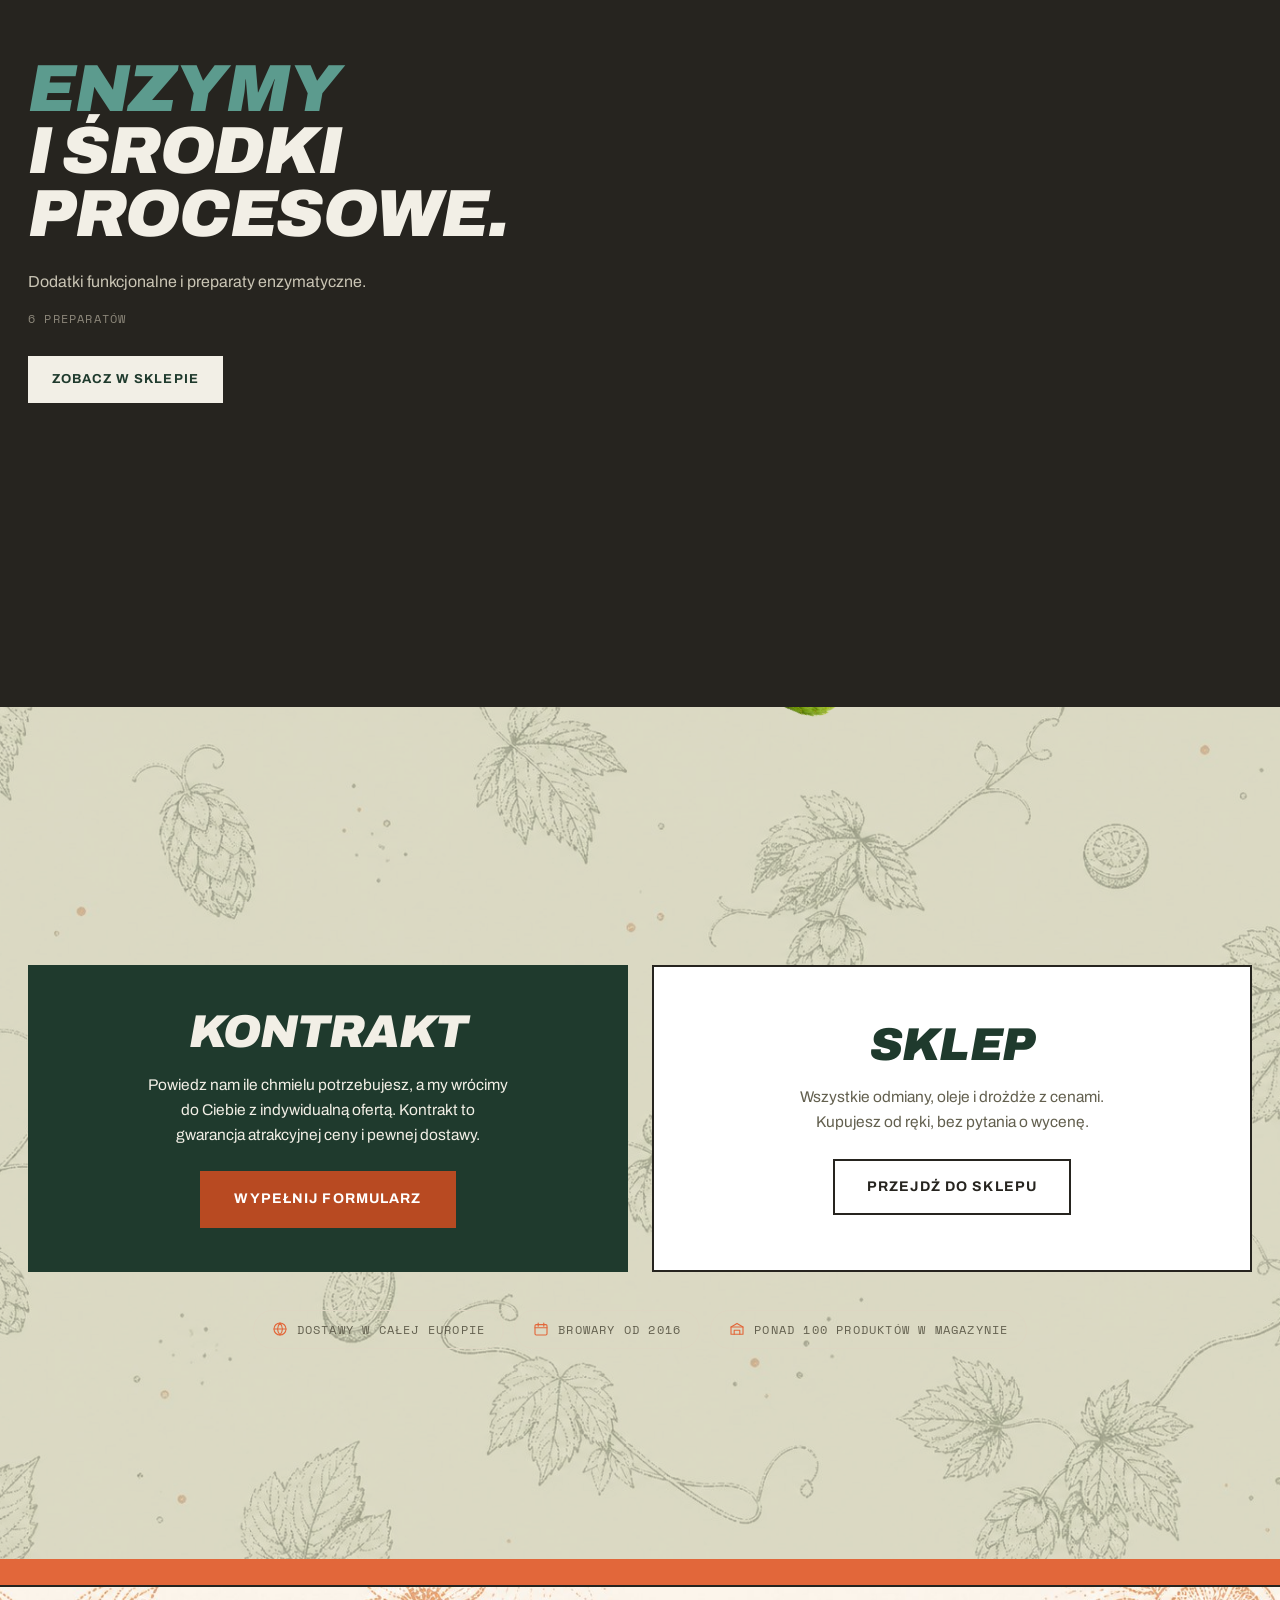
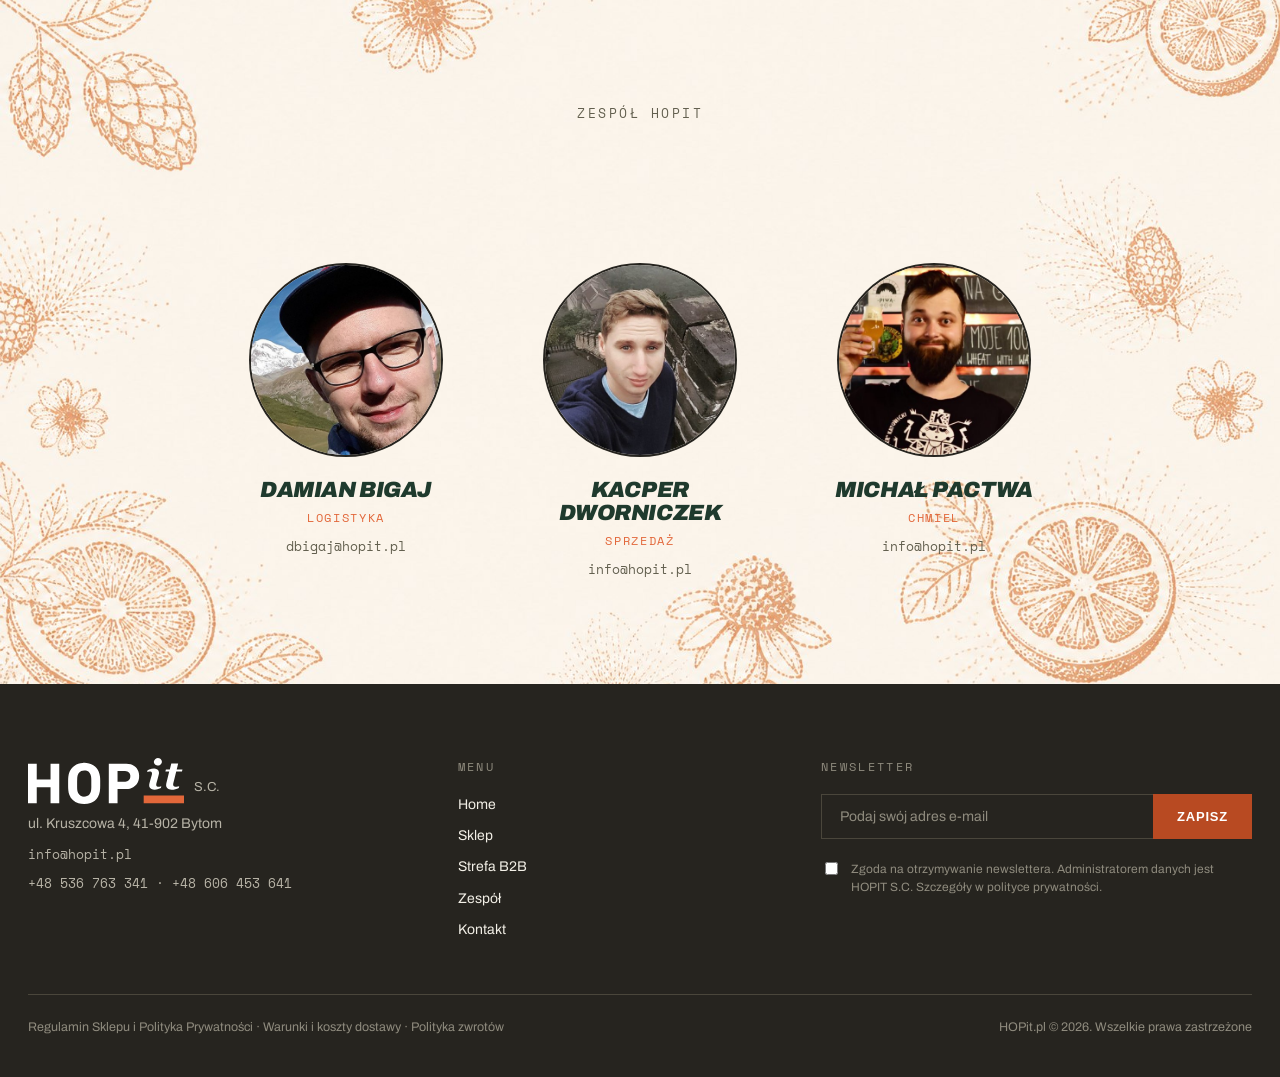
==== commit 24c273ee: "wydanie: logotyp z Figmy, O nas i Nasi Dostawcy, dane odmian ze sklepu, filtry i sortowanie, poprawk" ====
--- a/index.html
+++ b/index.html
@@ -23,10 +23,12 @@
   <div class="panel__tresc">
     <label class="panel__zamknij" for="naw-box">Zamknij<span></span></label>
     <nav class="panel__lista" aria-label="Nawigacja główna">
-      <a class="panel__poz" href="sklep.html">PRODUKTY<sup>01</sup></a>
-      <a class="panel__poz" href="b2b.html">STREFA B2B<sup>02</sup></a>
-      <a class="panel__poz" href="index.html#zespol">ZESPÓŁ<sup>03</sup></a>
-      <a class="panel__poz" href="kontakt.html">KONTAKT<sup>04</sup></a>
+      <a class="panel__poz" href="o-nas.html">O NAS<sup>01</sup></a>
+      <a class="panel__poz" href="dostawcy.html">NASI DOSTAWCY<sup>02</sup></a>
+      <a class="panel__poz" href="sklep.html">PRODUKTY<sup>03</sup></a>
+      <a class="panel__poz" href="b2b.html">STREFA B2B<sup>04</sup></a>
+      <a class="panel__poz" href="index.html#zespol">ZESPÓŁ<sup>05</sup></a>
+      <a class="panel__poz" href="kontakt.html">KONTAKT<sup>06</sup></a>
       <a class="panel__poz" href="koszyk.html">KOSZYK<sup>05</sup></a>
     </nav>
     <div class="panel__stopka">
@@ -60,7 +62,7 @@
 </div>
 <header class="naw">
   <div class="wrap">
-    <a class="logo" href="index.html" aria-label="HOPit, strona główna"><span class="logo__hop">HOP</span><span class="logo__it">it</span></a>
+    <a class="znak" href="index.html" aria-label="HOPit, strona główna"><img class="logo__znak" src="media/logo-hopit.svg" alt="HOPit" width="516" height="152"></a>
     <div class="naw__prawa">
       <a class="koszyk" href="koszyk.html">KOSZYK<span class="koszyk__plakietka">0</span></a>
       <label class="wyzwalacz" for="naw-box">Menu<span class="wyzwalacz__kreski" aria-hidden="true"></span></label>
@@ -68,11 +70,9 @@
   </div>
 </header>
   <div class="hero__blok">
-    <div class="hero__napisy" aria-label="Make it Bitter">
-      <span class="hn hn--make">Make <em>it</em></span>
-      <span class="hn hn--cien hn--make-cien" aria-hidden="true">Make <em>it</em></span>
-      <span class="hn hn--bitter">Bitter</span>
-      <span class="hn hn--cien hn--bitter-cien" aria-hidden="true">Bitter</span>
+    <div class="hero__znak">
+      <img class="hero__znak-logo" src="media/logo-hopit.svg" alt="HOPit" width="516" height="152">
+      <img class="hero__znak-haslo" src="media/haslo-make-it-bitter.svg" alt="Make it Bitter" width="593" height="58">
     </div>
     <div class="hero__dol">
       <p class="hero__lead">Chmiele, drożdże, olejki i&nbsp;enzymy</p>
@@ -90,58 +90,43 @@
   <div class="wrap">
     <div class="sekcja-head">
       <div>
-        <p class="kicker">Polecane odmiany</p>
+        <p class="kicker">Polecane produkty</p>
         <h2 class="tytul" style="margin-top:14px"><span class="marker"><span class="marker__tresc">Koniecznie <span class="cien">wypróbuj!</span></span></span></h2>
       </div>
-    </div>
-  </div>
-  <div class="karuzela" tabindex="0" role="group" aria-label="Polecane odmiany, przewijanie w poziomie">
+      <p class="polecane__meta">po jednym z każdej kategorii · ceny netto ze sklepu</p>
+    </div>
+  </div>
+  <div class="karuzela" tabindex="0" role="group" aria-label="Polecane produkty, przewijanie w poziomie">
       <a class="kar-karta kar-karta--produkt" href="produkt.html">
         <div class="kar-karta__foto"><img src="assets/pack-granulat-kopiec.jpg" alt="Granulat chmielu Nectaron" loading="lazy" width="800" height="800"></div>
-        <span class="kar-karta__nr">Wskazana przez klienta</span>
+        <span class="kar-karta__nr">Granulat chmielu</span>
         <h3 class="tytul kar-karta__nazwa">Nectaron</h3>
         <span class="kar-karta__cena">149,-&nbsp;/&nbsp;kg</span>
         <div class="kar-karta__chipy"><span>ALFA 10–12</span><span>OLEJKI 1,7 ml/100 g</span><span>IPA · NEIPA</span><span>ananas · marakuja · brzoskwinia</span></div>
         <span class="kar-karta__stopka">Idź do sklepu →</span>
       </a>
-      <a class="kar-karta kar-karta--produkt" href="produkt.html">
-        <div class="kar-karta__foto"><img src="assets/pack-granulat-flatlay.jpg" alt="Granulat chmielu Superdelic" loading="lazy" width="800" height="800"></div>
-        <span class="kar-karta__nr">Wskazana przez klienta</span>
-        <h3 class="tytul kar-karta__nazwa">Superdelic</h3>
-        <span class="kar-karta__cena">159,-&nbsp;/&nbsp;kg</span>
-        <div class="kar-karta__chipy"><span>NOWA ZELANDIA</span><span>GRANULAT</span></div>
+      <a class="kar-karta kar-karta--produkt" href="sklep.html">
+        <div class="kar-karta__foto"><img src="assets/klient/apres-ski.jpg" alt="Drożdże Apres Ski, opakowanie 500 g" loading="lazy" width="800" height="800"></div>
+        <span class="kar-karta__nr">Drożdże</span>
+        <h3 class="tytul kar-karta__nazwa">Apres Ski</h3>
+        <span class="kar-karta__cena">275,00 zł netto</span>
+        <div class="kar-karta__chipy"><span>WHC LAB</span><span>500 g</span></div>
         <span class="kar-karta__stopka">Idź do sklepu →</span>
       </a>
-      <a class="kar-karta kar-karta--produkt" href="produkt.html">
-        <div class="kar-karta__foto"><img src="assets/pack-granulat-flatlay.jpg" alt="Granulat chmielu Amarillo ułożony w łuk" loading="lazy" width="800" height="800"></div>
-        <span class="kar-karta__nr">Z katalogu</span>
-        <h3 class="tytul kar-karta__nazwa">Amarillo</h3>
-        <span class="kar-karta__cena">149,00 – 695,00 zł netto</span>
-        <div class="kar-karta__chipy"><span>GRANULAT</span></div>
+      <a class="kar-karta kar-karta--produkt" href="sklep.html">
+        <div class="kar-karta__foto"><img src="assets/klient/hopzoil-majik.jpg" alt="Hopzoil Majik Ahhhroma" loading="lazy" width="800" height="800"></div>
+        <span class="kar-karta__nr">Hopzoil</span>
+        <h3 class="tytul kar-karta__nazwa">Majik Ahhhroma</h3>
+        <span class="kar-karta__cena">568,00 zł netto</span>
+        <div class="kar-karta__chipy"><span>OLEJ Z CHMIELU</span><span>MAJIK</span></div>
         <span class="kar-karta__stopka">Idź do sklepu →</span>
       </a>
-      <a class="kar-karta kar-karta--produkt" href="produkt.html">
-        <div class="kar-karta__foto"><img src="assets/pack-granulat-makro.jpg" alt="Granulat chmielu Azacca w powiększeniu" loading="lazy" width="800" height="800"></div>
-        <span class="kar-karta__nr">Z katalogu</span>
-        <h3 class="tytul kar-karta__nazwa">Azacca</h3>
-        <span class="kar-karta__cena">129,00 – 595,00 zł netto</span>
-        <div class="kar-karta__chipy"><span>GRANULAT</span></div>
-        <span class="kar-karta__stopka">Idź do sklepu →</span>
-      </a>
-      <a class="kar-karta kar-karta--produkt" href="produkt.html">
-        <div class="kar-karta__foto"><img src="assets/pack-granulat-kopiec.jpg" alt="Kopiec granulatu chmielu Blanc" loading="lazy" width="800" height="800"></div>
-        <span class="kar-karta__nr">Z katalogu</span>
-        <h3 class="tytul kar-karta__nazwa">Blanc</h3>
-        <span class="kar-karta__cena">59,00 – 295,00 zł netto</span>
-        <div class="kar-karta__chipy"><span>GRANULAT</span></div>
-        <span class="kar-karta__stopka">Idź do sklepu →</span>
-      </a>
-      <a class="kar-karta kar-karta--produkt" href="produkt.html">
-        <div class="kar-karta__foto"><img src="assets/pack-granulat-makro.jpg" alt="Granulat chmielu Akoya" loading="lazy" width="800" height="800"></div>
-        <span class="kar-karta__nr">Z katalogu</span>
-        <h3 class="tytul kar-karta__nazwa">Akoya</h3>
-        <span class="kar-karta__cena">65,00 – 295,00 zł netto</span>
-        <div class="kar-karta__chipy"><span>GRANULAT</span></div>
+      <a class="kar-karta kar-karta--produkt" href="sklep.html">
+        <div class="kar-karta__foto"><img src="assets/klient/aldc.jpg" alt="Enzym ALDC" loading="lazy" width="800" height="800"></div>
+        <span class="kar-karta__nr">Enzymy i środki procesowe</span>
+        <h3 class="tytul kar-karta__nazwa">ALDC</h3>
+        <span class="kar-karta__cena">589,00 – 2 699,00 zł netto</span>
+        <div class="kar-karta__chipy"><span>DEKARBOKSYLAZA α-ACETOLAKTANU</span></div>
         <span class="kar-karta__stopka">Idź do sklepu →</span>
       </a>
   </div>
@@ -173,32 +158,28 @@
 <section class="kategorie kategorie--slajdy" id="kategorie" aria-label="Kategorie produktów">
   <div class="wrap">
     <p class="kicker kicker--akcent">Sklep</p>
-    <h2 class="tytul kategorie__tytul">Granulat chmielu, drożdże, Hopzoil, enzymy</h2>
+    <h2 class="tytul kategorie__tytul">Granulat Chmielu, Drożdże, Hopzoil, Enzymy</h2>
     <div class="slajdy">
       <div class="slajdy__tekst">
         <article class="slajd tu" data-nr="0">
-          <p class="slajd__nr">01</p>
           <h3 class="slajd__tytul"><span class="slajd__slowo" style="color:#6CB33F">Granulat</span><br>chmielu.</h3>
           <p class="slajd__opis">Wszystkie chmiele można również zamawiać za pomocą formularza kontraktowego.</p>
           <p class="slajd__dana">chmiele z topowych kierunków</p>
           <a class="btn btn--jasny btn--male" href="sklep.html">Zobacz w sklepie</a>
         </article>
         <article class="slajd" data-nr="1">
-          <p class="slajd__nr">02</p>
           <h3 class="slajd__tytul"><span class="slajd__slowo" style="color:#B5AF5C">Drożdże</span><br>WHC Lab.</h3>
-          <p class="slajd__opis">Szczepy WHC Lab: od lagerów po NEIPA i kveiki.</p>
+          <p class="slajd__opis">Od lagerów po NEIPA i kveiki.</p>
           <p class="slajd__dana">opakowania 500 g</p>
           <a class="btn btn--jasny btn--male" href="sklep.html">Zobacz w sklepie</a>
         </article>
         <article class="slajd" data-nr="2">
-          <p class="slajd__nr">03</p>
-          <h3 class="slajd__tytul"><span class="slajd__slowo" style="color:#D3A45F">Hopzoil</span><br>MAJIK i PURE.</h3>
+          <h3 class="slajd__tytul"><span class="slajd__slowo" style="color:#D3A45F">Hopzoil</span></h3>
           <p class="slajd__opis">Oleje destylowane ze świeżych szyszek. Alternatywa dla pelletu w dry hoppingu.</p>
           <p class="slajd__dana">olej z chmielu</p>
           <a class="btn btn--jasny btn--male" href="sklep.html">Zobacz w sklepie</a>
         </article>
         <article class="slajd" data-nr="3">
-          <p class="slajd__nr">04</p>
           <h3 class="slajd__tytul"><span class="slajd__slowo" style="color:#5C9B8E">Enzymy</span><br>i środki procesowe.</h3>
           <p class="slajd__opis">Dodatki funkcjonalne i preparaty enzymatyczne.</p>
           <p class="slajd__dana">6 preparatów</p>
@@ -277,7 +258,7 @@
   <div class="wrap">
     <div class="stopka__siatka">
       <div class="stopka__kol">
-        <span class="stopka__logo"><span class="logo logo--stopka"><span class="logo__hop">HOP</span><span class="logo__it">it</span></span><span class="stopka__szare">S.C.</span></span>
+        <span class="stopka__logo"><img class="logo__znak logo__znak--stopka" src="media/logo-hopit.svg" alt="HOPit" width="516" height="152"><span class="stopka__szare">S.C.</span></span>
         <span class="stopka__szare">ul. Kruszcowa 4, 41-902 Bytom</span>
         <span class="stopka__mono">info@hopit.pl</span>
         <span class="stopka__mono">+48 536 763 341 · +48 606 453 641</span>
--- a/design.css
+++ b/design.css
@@ -899,17 +899,6 @@
 }
 .naw .wrap{display:flex;align-items:center;justify-content:space-between;height:76px;padding:0 28px;width:100%}
 
-.logo{position:relative;display:block;width:124.044px;height:62.665px;text-decoration:none}
-.logo__hop{
-  position:absolute;left:0;top:0;font-family:var(--f-display);font-weight:900;
-  font-size:39.165px;line-height:62.665px;letter-spacing:-.3917px;color:#fff;
-}
-.logo__it{
-  position:absolute;left:92.36px;top:14.36px;padding:0 3.917px;
-  font-family:var(--f-display);font-weight:700;font-style:italic;
-  font-size:39.165px;line-height:35.249px;color:#fff;
-  border-bottom:6.528px solid var(--akcent);
-}
 
 .naw__prawa{display:flex;align-items:center;gap:22px;height:26px}
 .koszyk{
@@ -945,35 +934,18 @@
   position:absolute;inset:0;
   background:linear-gradient(180deg,rgba(20,26,20,.62) 0%,rgba(20,26,20,.34) 20%,rgba(20,26,20,.5) 42%,rgba(20,26,20,.68) 72%,rgba(20,26,20,.9) 100%);
 }
+/* po skróceniu napisu do jednego wiersza blok centrujemy w kadrze,
+   zamiast trzymać go na sztywnej odległości od góry */
 .hero__blok{
-  position:absolute;left:50%;transform:translateX(-50%);top:12.888vw;
-  width:89.495vw;display:flex;flex-direction:column;align-items:center;gap:.573vw;
-}
-.hero__napisy{position:relative;width:100%;padding-top:27.707%}
-/* uwaga Damiana z 29.08: napis zajmował zbyt dużo miejsca, ma być podpisem
-   pod znakiem, jak na kartonie w tle. Skala z 9,288vw na 5,4vw. */
-.hn{
-  position:absolute;display:flex;align-items:center;justify-content:center;
-  font-family:var(--f-display);font-weight:900;font-style:italic;text-transform:uppercase;
-  font-size:5.4vw;line-height:.9;letter-spacing:-.03em;color:var(--krem);
-  white-space:nowrap;transform:rotate(-5deg);
-}
+  position:absolute;left:50%;top:50%;transform:translate(-50%,-50%);
+  width:89.495vw;display:flex;flex-direction:column;align-items:center;gap:22px;
+}
+
+
 /* "it" jak w znaku: mała litera, waga 700, akcent niesie pasek pod spodem.
    Proporcje z .logo__it przeliczone na em, bo hero skaluje się z vw:
    pasek 6.528/39.165 = .1667em, padding 3.917/39.165 = .1em. */
-.hn em{
-  /* 0.68em: przy pełnej wielkości pasek pod „it" dotykał „B" z wiersza niżej */
-  display:inline-block;font-size:.68em;font-style:italic;font-weight:700;text-transform:none;
-  color:inherit;line-height:.9;padding:0 .1em;margin-left:.2em;
-  border-bottom:.1667em solid var(--akcent);
-}
-.hn--cien em{border-bottom-color:rgba(242,239,230,.12)}
 /* w Figmie obrys to tekst bez wypełnienia przy kryciu 10% */
-.hn--cien{color:transparent;-webkit-text-stroke:1px rgba(242,239,230,.12)}
-.hn--make      {left:7.461%; top:14.352%;width:46.269%;height:48.041%}
-.hn--make-cien {left:53.731%;top:0;      width:46.269%;height:48.041%}
-.hn--bitter    {left:41.136%;top:38.356%;width:41.573%;height:46.558%}
-.hn--bitter-cien{left:0;     top:53.443%;width:41.573%;height:46.558%}
 
 /* cztery odnośniki nie mieszczą się w 434 px z pary przycisków */
 .hero__dol{display:flex;flex-direction:column;align-items:center;gap:23px;width:min(760px,100%)}
@@ -1011,9 +983,6 @@
   .topbar__grupa:first-child .topbar__poz:first-child{border-left:0;padding-left:0}
   .topbar__tel{white-space:nowrap}
   .naw .wrap{padding:0 16px}
-  .logo{width:96px;height:48.5px}
-  .logo__hop{font-size:30.3px;line-height:48.5px;letter-spacing:-.303px}
-  .logo__it{left:71.5px;top:11.1px;font-size:30.3px;line-height:27.3px;border-bottom-width:5.05px;padding:0 3.03px}
   .naw__prawa{gap:14px}
   .koszyk{font-size:14px}
   .wyzwalacz{font-size:11px;letter-spacing:1.4px}
@@ -1025,7 +994,9 @@
   background:color-mix(in srgb, var(--krem) 92%, transparent);
   border-bottom:2px solid var(--linia-mocna);
 }
-.naw--jasna .logo__hop,.naw--jasna .logo__it,.naw--jasna .koszyk,.naw--jasna .wyzwalacz{color:var(--grafit)}
+/* selektor zbiorczy zniknął przy sprzątaniu reguł rysowanego logotypu,
+   przez co koszyk i menu były białe na kremowej belce (kontrast 1,15:1) */
+.naw--jasna .koszyk,.naw--jasna .wyzwalacz{color:var(--grafit)}
 .naw--jasna .wyzwalacz__kreski::before,.naw--jasna .wyzwalacz__kreski::after{background:var(--grafit)}
 
 /* na wąskim ekranie pasek górny znika, a przycisk menu rośnie do celu dotykowego */
@@ -1048,12 +1019,7 @@
 
 /* logo w stopce: ta sama konstrukcja co w nagłówku, tylko mniejsza skala 0,72 */
 .stopka__logo{display:flex;align-items:flex-end;gap:10px}
-.logo--stopka{width:89.3px;height:45.12px}
-.logo--stopka .logo__hop{font-size:28.2px;line-height:45.12px;letter-spacing:-.282px;color:var(--krem)}
-.logo--stopka .logo__it{
-  left:66.5px;top:10.34px;padding:0 2.82px;font-size:28.2px;line-height:25.38px;
-  color:var(--krem);border-bottom-width:4.7px;
-}
+.logo__znak--stopka{height:38px}
 .stopka__logo .stopka__szare{font-size:13px;padding-bottom:6px}
 
 
@@ -1111,10 +1077,101 @@
 
 /* flaga pochodzenia na karcie listingu (uwaga Damiana z 29.08).
    Kraju nie mamy dla żadnej odmiany, więc slot stoi w stanie oczekiwania. */
-.prod-k__kraj{
-  display:flex;align-items:center;gap:7px;margin-top:2px;
+
+/* znak jak na kartonie: hasło pod logotypem (uwaga Damiana z 29.08) */
+.znak{display:inline-flex;text-decoration:none}
+
+/* logotyp z Figmy (24:75), eksport wektorowy zamiast przybliżenia z CSS.
+   Oryginał jest biały, więc jasna nawigacja podstron dostaje wariant grafitowy. */
+.logo__znak{display:block;height:46px;width:auto}
+.naw--jasna .logo__znak{content:url("media/logo-hopit-ciemne.svg")}
+@media (max-width:900px){ .logo__znak{height:36px} }
+
+
+/* znak na pierwszym ekranie, układ jak na kartonie: logotyp, pod nim hasło.
+   Odstęp 67,86 px przy logotypie 206,218 px wysokości, czyli 0,329 jego wysokości. */
+.hero__znak{display:flex;flex-direction:column;align-items:center;gap:clamp(14px,2.2vw,34px)}
+.hero__znak-logo{display:block;width:clamp(230px,27vw,400px);height:auto}
+.hero__znak-haslo{display:block;width:clamp(230px,27vw,400px);height:auto}
+
+/* flaga pochodzenia w prawym górnym rogu karty, w miejscu, które Damian
+   zaznaczył na zrzucie. Kraju nie mamy dla żadnej odmiany, więc slot czeka. */
+.prod-k__flaga{
+  position:absolute;right:14px;top:14px;z-index:2;
+  width:26px;height:18px;border:1px dashed var(--linia);border-radius:2px;background:var(--krem);
+}
+
+/* ============ O nas i Nasi Dostawcy ============ */
+.pas-naglowek--onas{background-image:url("media/pr-magazyn.jpg")}
+.pas-naglowek--dostawcy{background-image:url("media/pr-plantacja.jpg")}
+
+.kroki-siatka{display:grid;grid-template-columns:repeat(2,minmax(0,1fr));gap:20px;margin-top:34px}
+.filar{background:#fff;border:2px solid var(--grafit);padding:28px 30px}
+.filar__nr{font-family:var(--f-mono);font-size:12px;letter-spacing:.14em;color:var(--akcent)}
+.filar__nazwa{font-size:24px;color:var(--nori);margin:10px 0 0}
+.filar p{margin:12px 0 0;font-size:15.5px;line-height:1.6;color:var(--tekst-2)}
+
+.liczby{display:grid;grid-template-columns:repeat(4,minmax(0,1fr));gap:20px;margin-top:30px}
+.liczba{display:flex;flex-direction:column;gap:8px;border-top:2px solid var(--grafit);padding-top:16px}
+.liczba b{font-family:var(--f-display);font-weight:900;font-style:italic;font-size:44px;line-height:1;color:var(--nori)}
+.liczba span{font-family:var(--f-mono);font-size:12px;letter-spacing:.06em;color:var(--tekst-2);line-height:1.5}
+.liczby__zrodlo{margin:22px 0 0;font-family:var(--f-mono);font-size:11px;letter-spacing:.08em;text-transform:uppercase;color:#A5A090}
+
+.dostawcy{display:grid;grid-template-columns:repeat(3,minmax(0,1fr));gap:18px;margin-top:34px}
+.dostawca{background:#fff;border:2px solid var(--grafit);padding:24px 26px;display:flex;flex-direction:column;gap:10px}
+.dostawca__logo{min-height:64px;margin:0 0 6px;padding:16px}
+.dostawca__nazwa{font-size:22px;color:var(--nori);margin:0}
+.dostawca__kraj{font-family:var(--f-mono);font-size:11.5px;letter-spacing:.08em;text-transform:uppercase;color:var(--akcent);margin:0}
+.dostawca__opis{min-height:0;padding:14px;margin:6px 0 0}
+
+.kraje{display:flex;flex-wrap:wrap;gap:10px;margin-top:30px}
+.kraje span{
+  font-family:var(--f-mono);font-size:12.5px;letter-spacing:.06em;text-transform:uppercase;
+  border:1px solid var(--linia);border-radius:999px;padding:9px 18px;color:var(--tekst-2);background:#fff;
+}
+.sekcja-zwykla--krem{background:var(--krem-2)}
+
+@media (max-width:900px){
+  .kroki-siatka{grid-template-columns:1fr}
+  .liczby{grid-template-columns:repeat(2,minmax(0,1fr))}
+  .dostawcy{grid-template-columns:1fr}
+}
+
+/* filtry listingu rozszerzone na prośbę Damiana (29.08): typ, cena, alfa-kwasy,
+   do jakiego piwa, aromat, dostępność. Interfejs w prototypie, dane podepnie sklep. */
+.filtr{display:flex;align-items:center;gap:10px;cursor:pointer;padding:6px 0}
+.filtr input{
+  appearance:none;width:16px;height:16px;flex:0 0 auto;margin:0;
+  border:1.5px solid var(--grafit);background:#fff;border-radius:2px;display:grid;place-items:center;
+}
+.filtr input[type="radio"]{border-radius:50%}
+.filtr input:checked{background:var(--nori);border-color:var(--nori)}
+.filtr input:checked::after{content:"";width:8px;height:8px;background:var(--krem);border-radius:1px}
+.filtr input[type="radio"]:checked::after{border-radius:50%}
+.filtr span{font-size:14.5px}
+.filtr__czeka{
   font-family:var(--f-mono);font-size:11px;letter-spacing:.06em;color:#A5A090;
-}
-.prod-k__flaga{
-  width:20px;height:14px;flex:0 0 auto;border:1px dashed var(--linia);border-radius:2px;
-}
+  border:1px dashed var(--linia);padding:8px 10px;margin-top:6px;list-style:none;
+}
+.filtr__uwaga{
+  margin:22px 0 0;padding-top:14px;border-top:1px solid var(--linia);
+  font-family:var(--f-mono);font-size:11px;letter-spacing:.04em;line-height:1.6;color:var(--tekst-2);
+}
+.listing-top__prawa{display:flex;align-items:center;gap:22px;flex-wrap:wrap}
+.sortuj{display:inline-flex;align-items:center;gap:8px}
+.sortuj select{
+  font-family:var(--f-display);font-size:13.5px;color:var(--grafit);background:#fff;
+  border:1.5px solid var(--grafit);padding:8px 34px 8px 12px;appearance:none;cursor:pointer;
+  background-image:linear-gradient(45deg,transparent 50%,var(--grafit) 50%),linear-gradient(135deg,var(--grafit) 50%,transparent 50%);
+  background-position:calc(100% - 16px) 55%,calc(100% - 11px) 55%;background-size:5px 5px;background-repeat:no-repeat;
+}
+@media (max-width:900px){
+  .listing-top{flex-direction:column;align-items:flex-start;gap:12px}
+}
+
+/* flaga z danymi ze sklepu klienta (dane/odmiany.json): kod kraju zamiast pustej ramki */
+.prod-k__flaga--dane{
+  width:auto;min-width:26px;padding:0 6px;border:1px solid var(--grafit);border-radius:2px;
+  background:var(--krem);display:grid;place-items:center;
+  font-family:var(--f-mono);font-size:9.5px;letter-spacing:.08em;color:var(--grafit);
+}
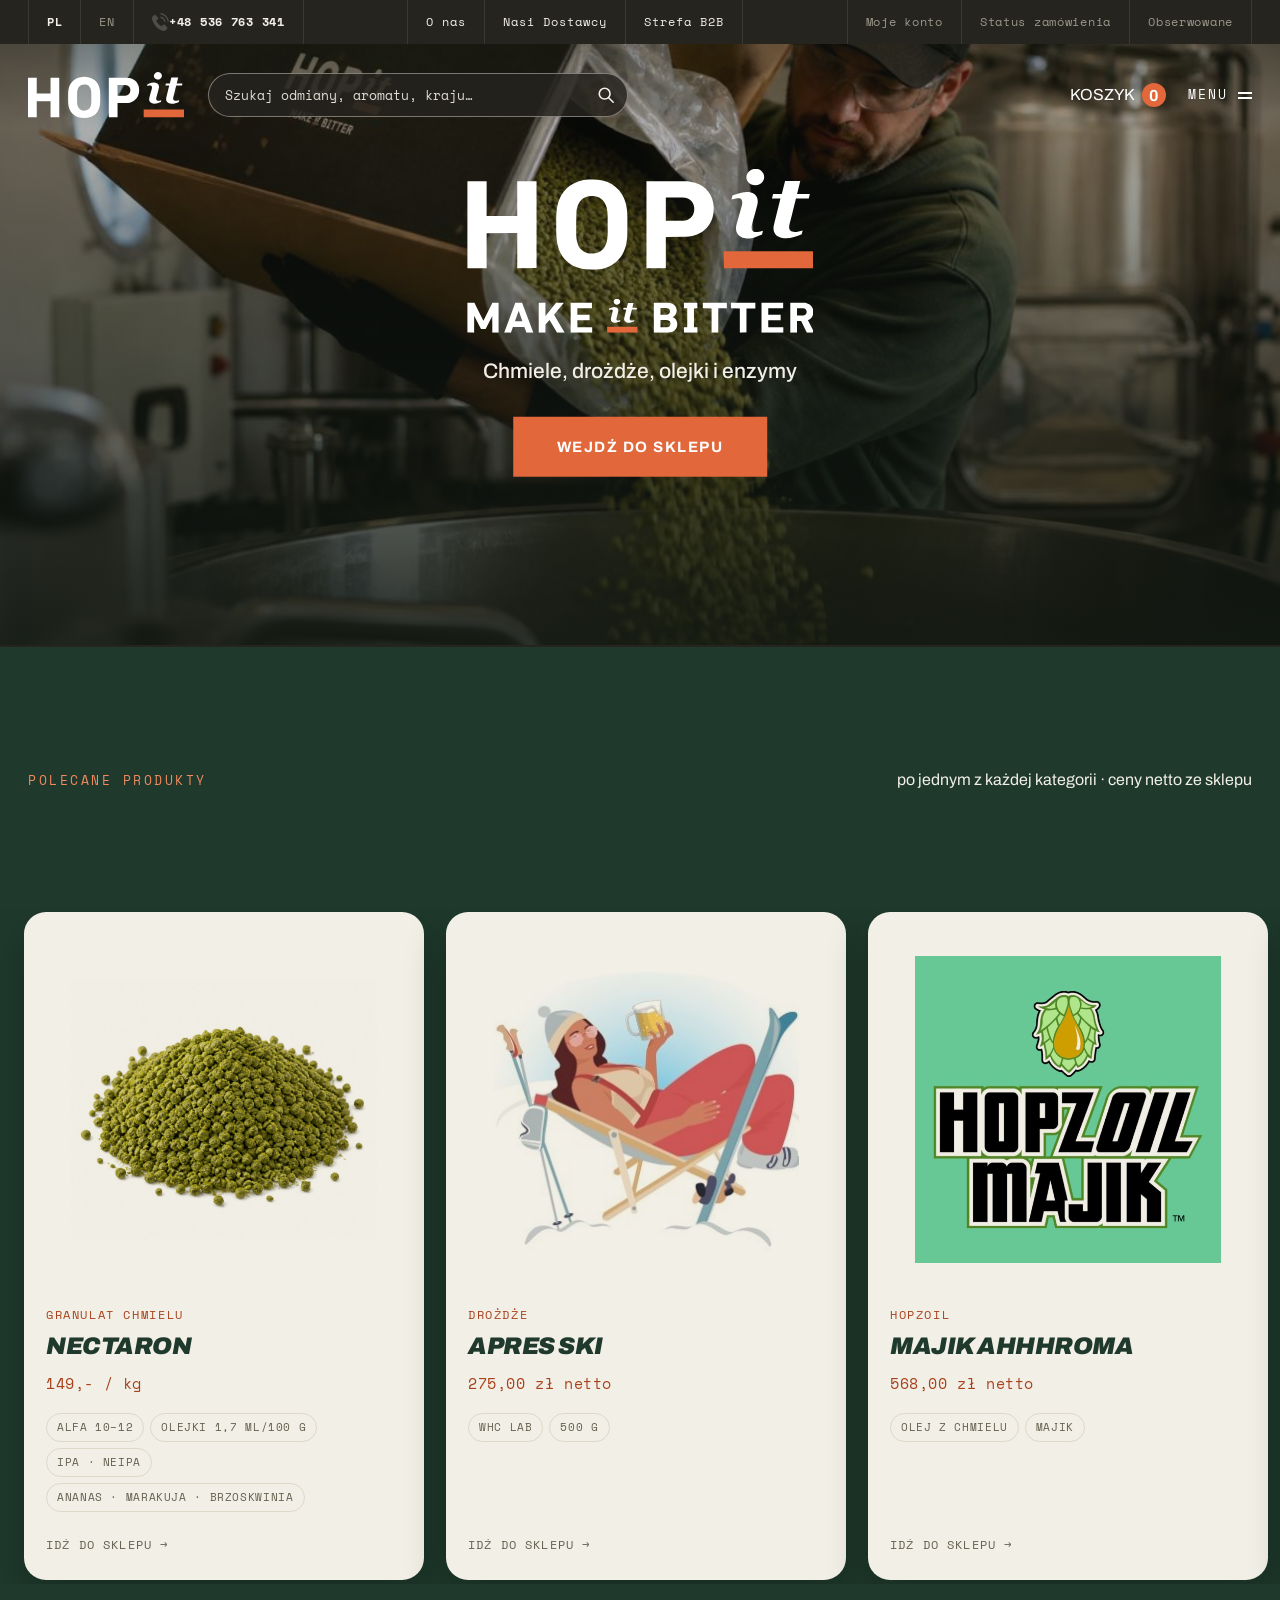
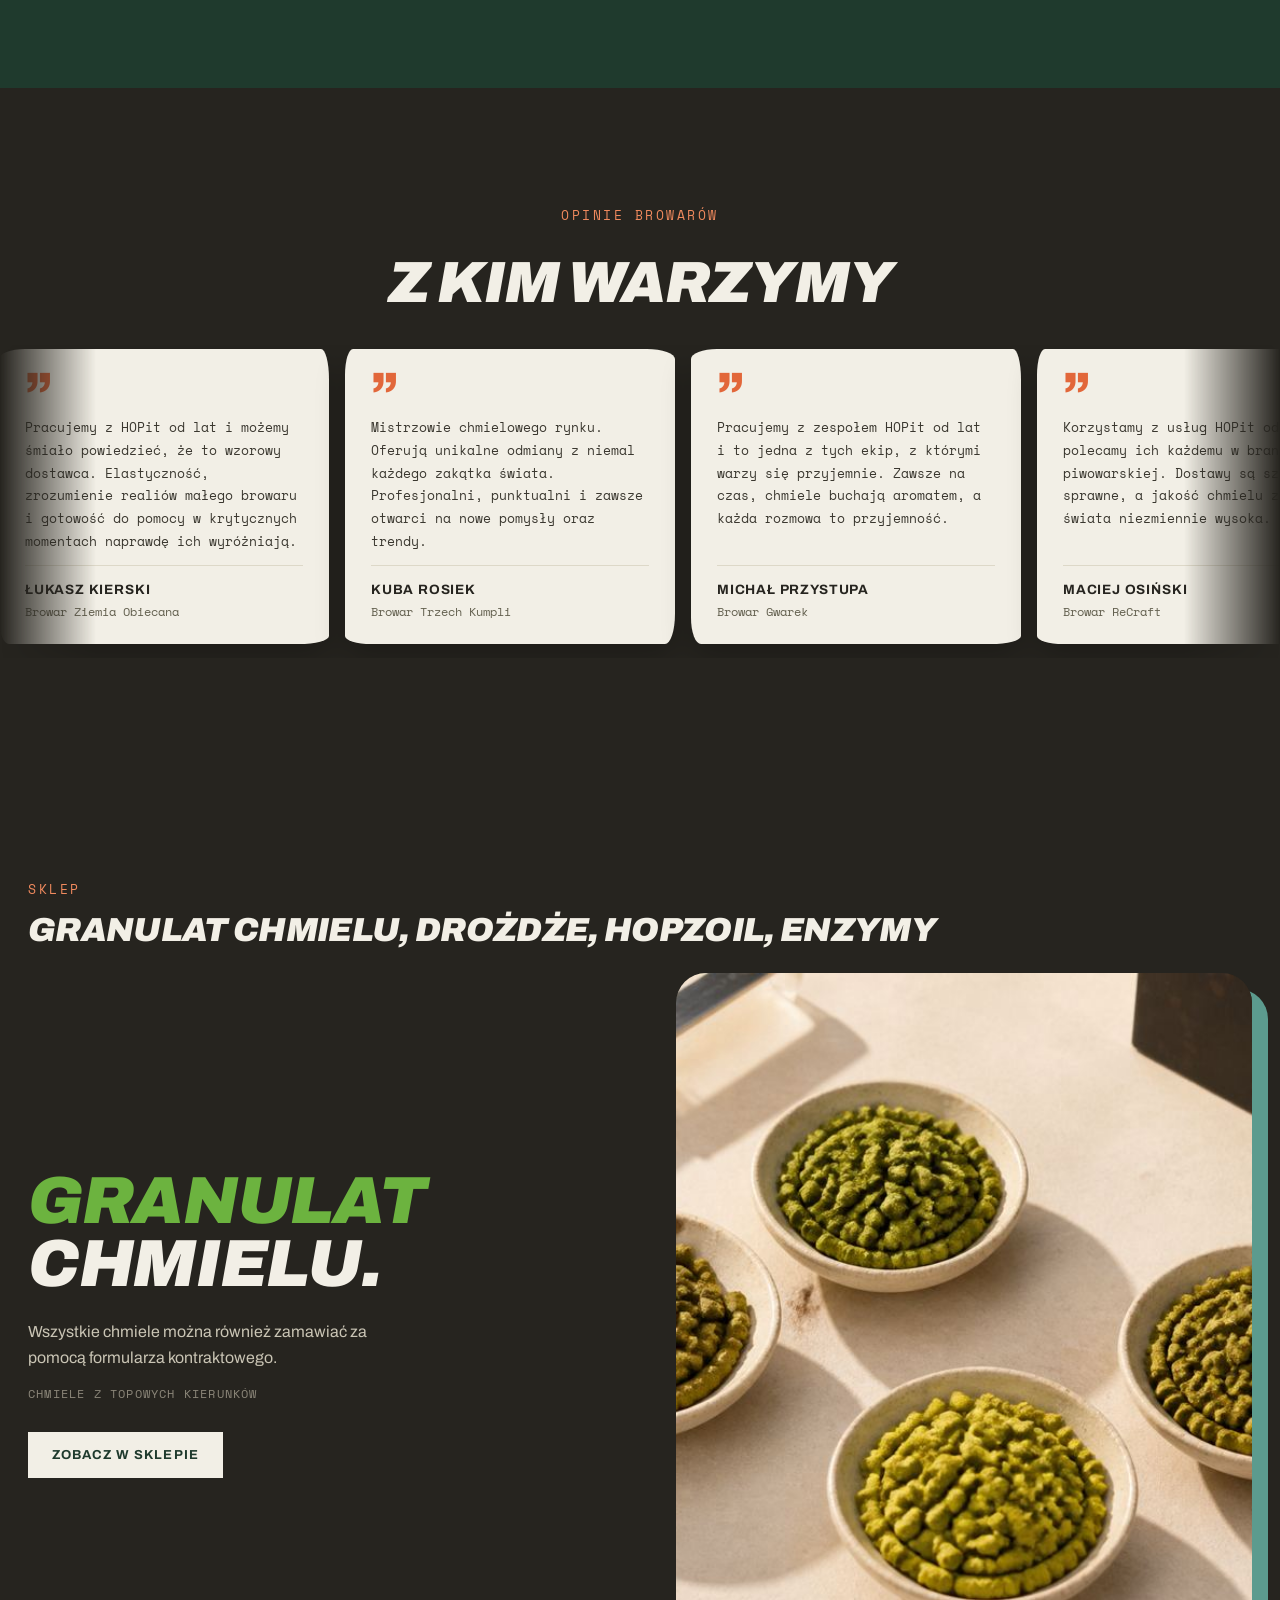
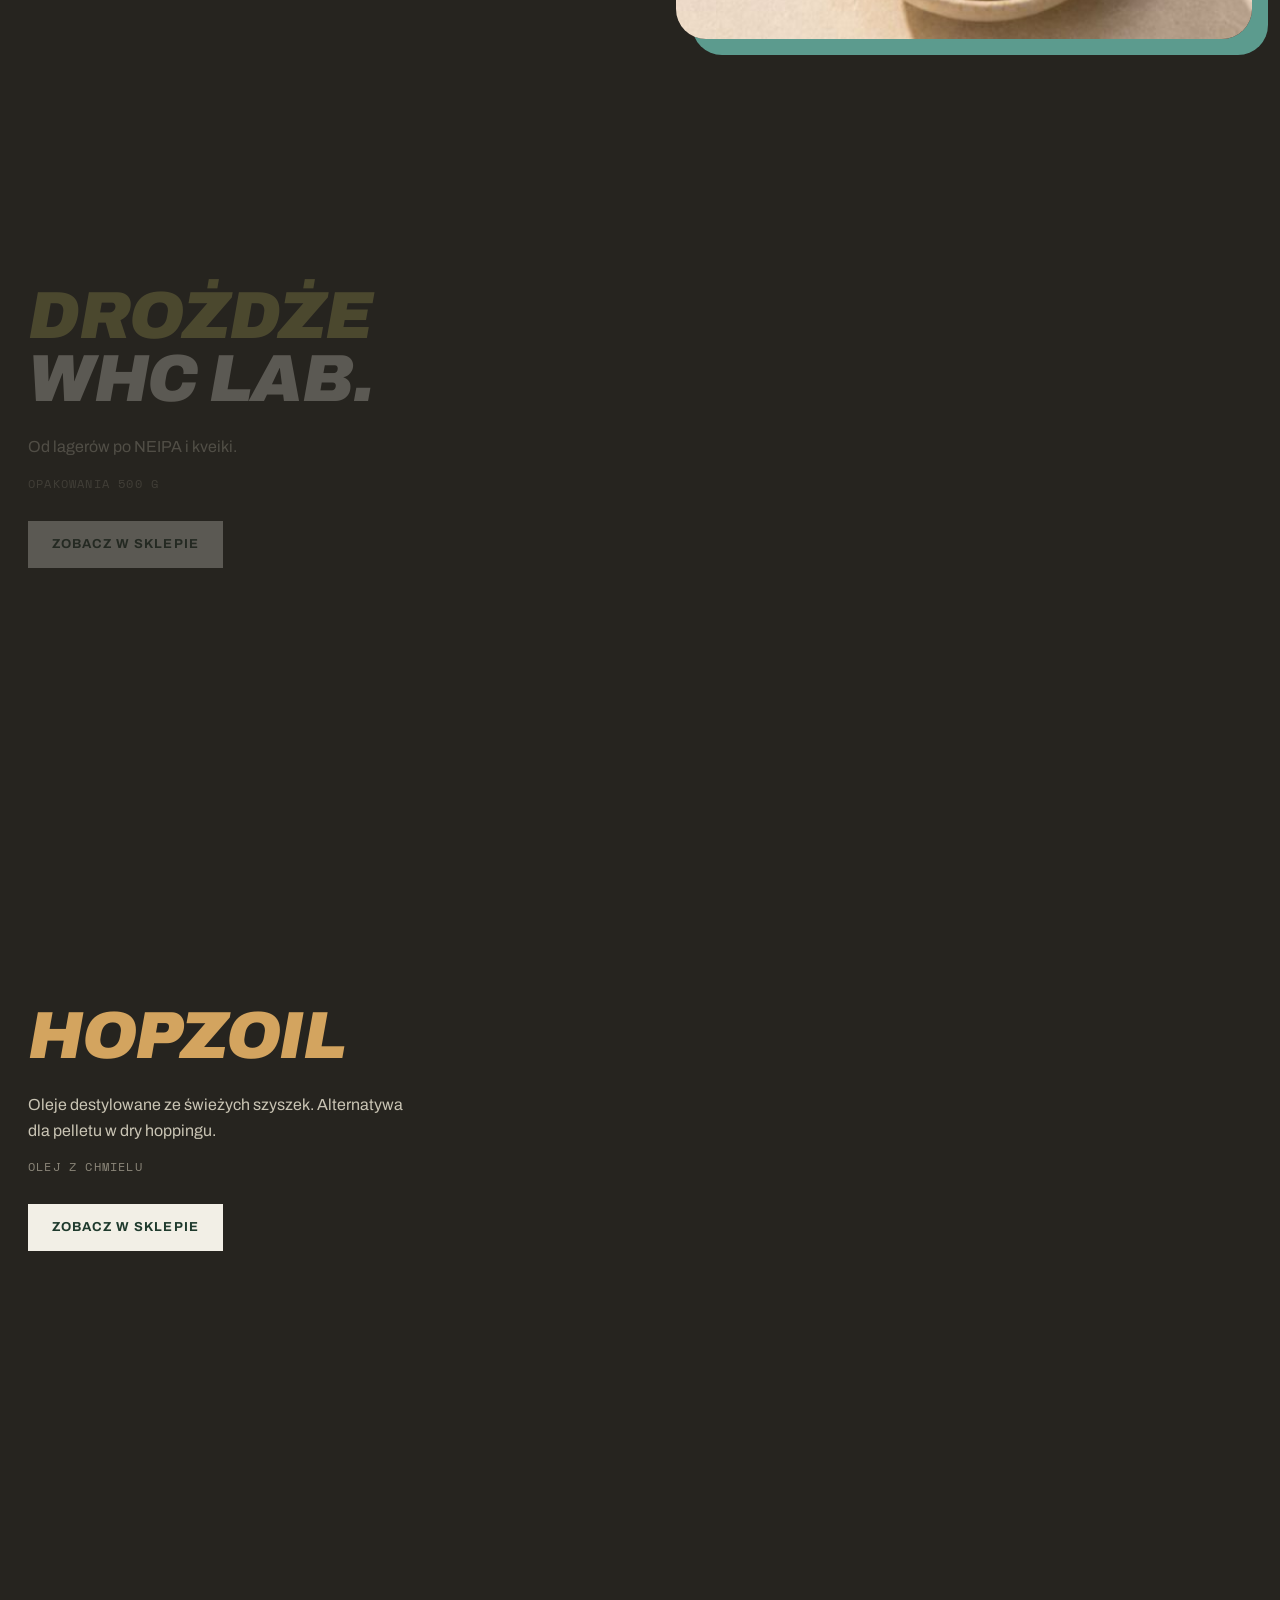
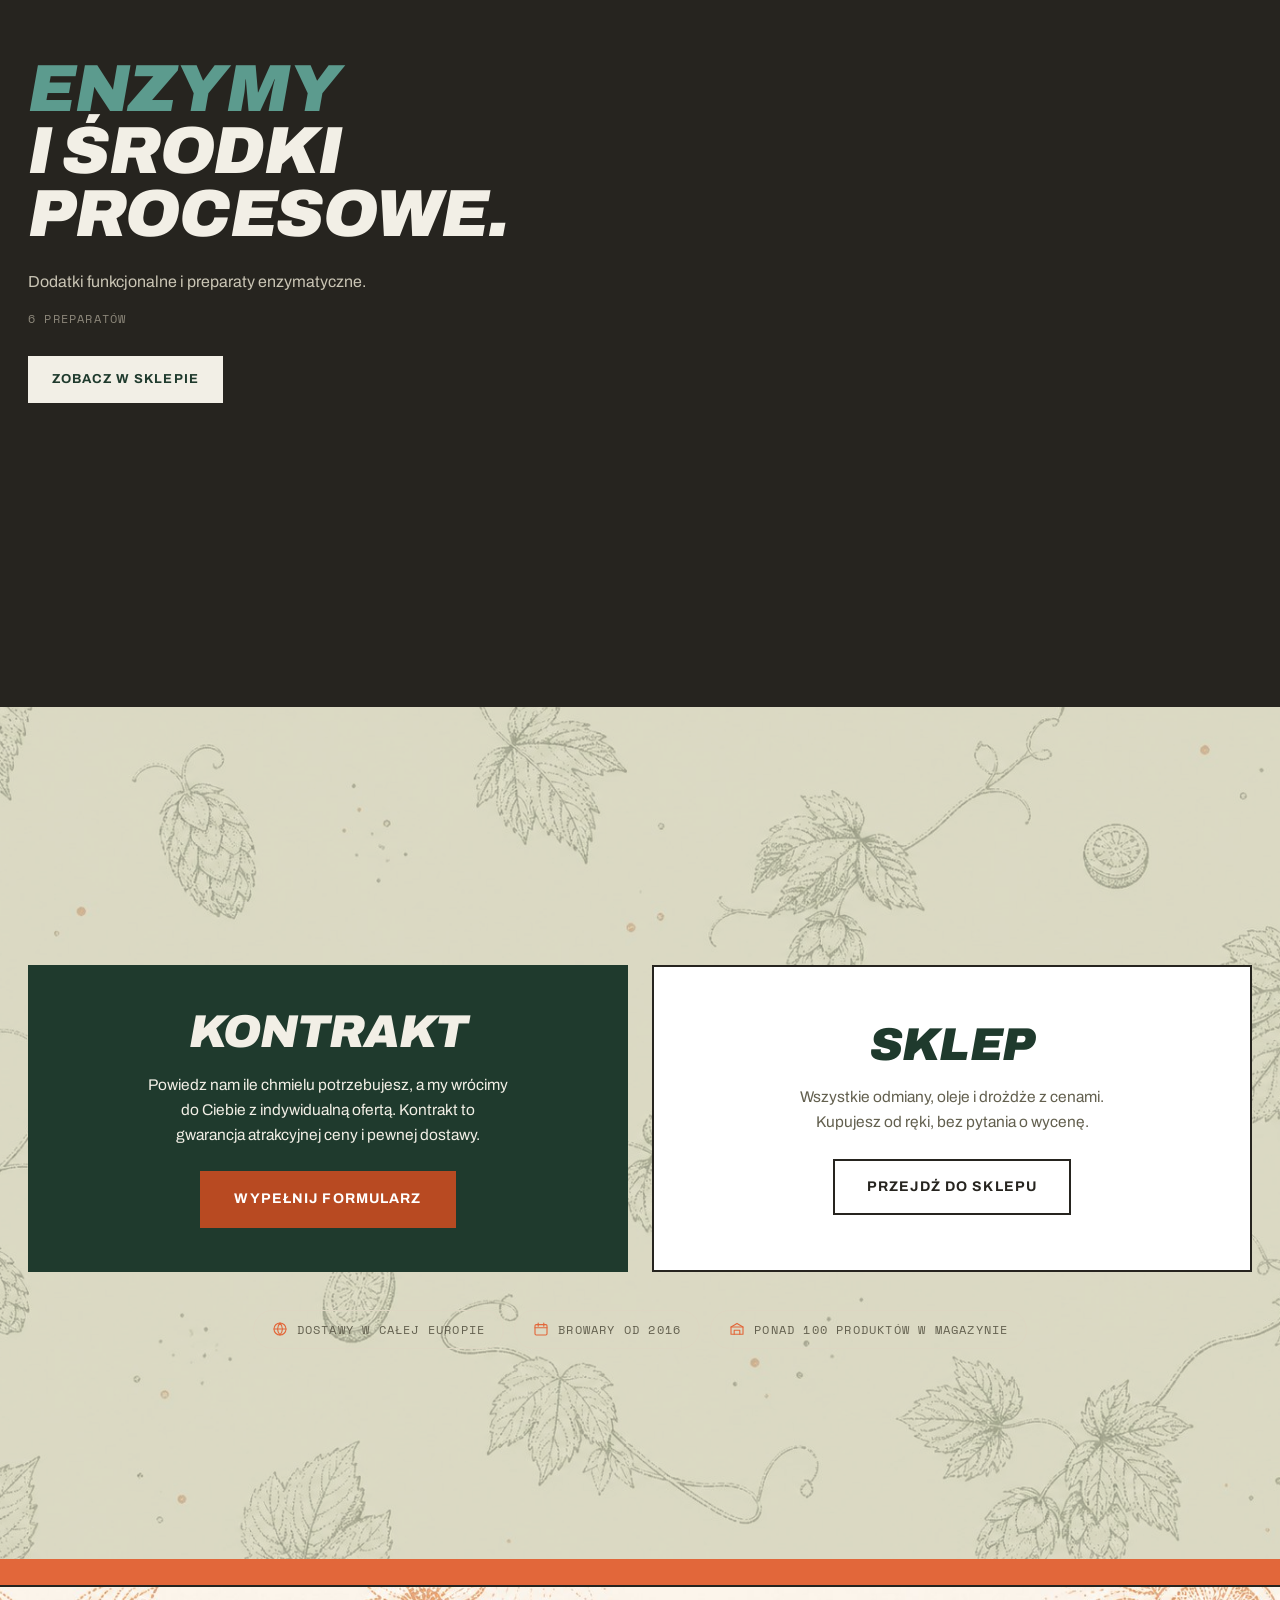
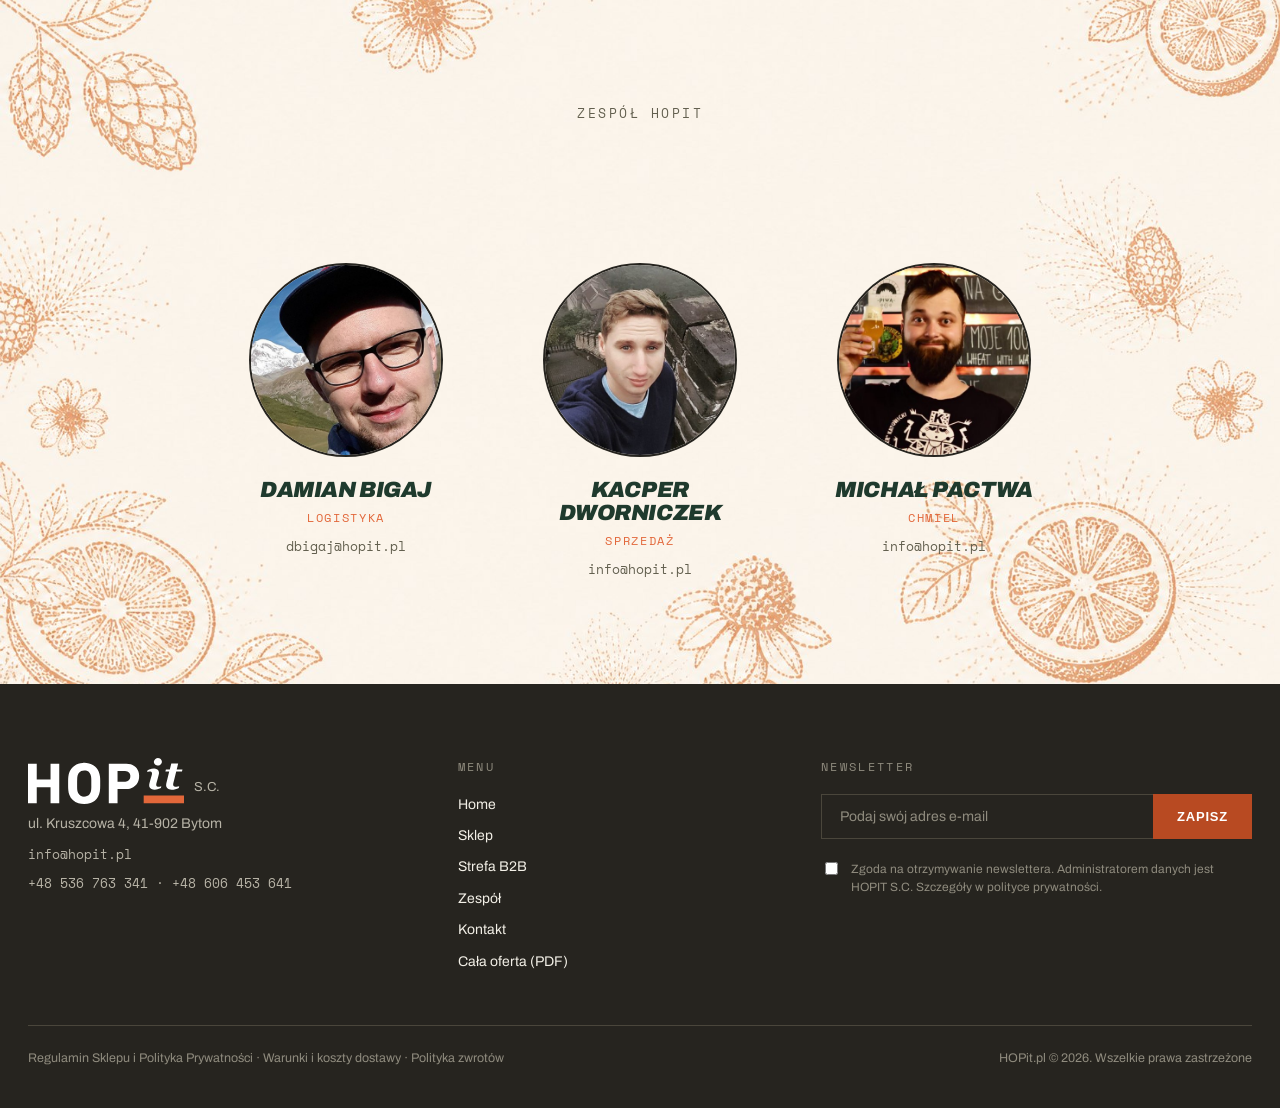
==== commit d4958b91: "wydanie: runda 2 uwag klienta i poprawki z 22.09 - Yakima Quality Hops zamiast Crosby, loga 8 z 9 do" ====
--- a/index.html
+++ b/index.html
@@ -43,32 +43,49 @@
   </div>
 </div>
 
+<div class="belka belka--hero">
+  <div class="topbar">
+    <div class="wrap">
+      <div class="topbar__grupa">
+        <a class="topbar__poz topbar__poz--mocny" href="#">PL</a>
+        <a class="topbar__poz" href="#">EN</a>
+        <span class="topbar__poz topbar__poz--domyka topbar__tel"><img class="topbar__ikona" src="media/ikony/telefon.svg" alt="" width="17" height="17">+48 536 763 341</span>
+      </div>
+      <nav class="topbar__grupa topbar__grupa--dzialy" aria-label="Działy serwisu">
+        <a class="topbar__poz topbar__poz--dzial" href="o-nas.html">O nas</a>
+        <a class="topbar__poz topbar__poz--dzial" href="dostawcy.html">Nasi Dostawcy</a>
+        <a class="topbar__poz topbar__poz--dzial topbar__poz--domyka" href="b2b.html">Strefa B2B</a>
+      </nav>
+      <div class="topbar__grupa">
+        <a class="topbar__poz" href="#">Moje konto</a>
+        <a class="topbar__poz" href="#">Status zamówienia</a>
+        <a class="topbar__poz topbar__poz--domyka" href="#">Obserwowane</a>
+      </div>
+    </div>
+  </div>
+  <header class="naw">
+    <div class="wrap">
+      <a class="znak" href="index.html" aria-label="HOPit, strona główna"><img class="logo__znak" src="media/logo-hopit.svg" alt="HOPit" width="516" height="152"></a>
+      <form class="szukaj" role="search" action="sklep.html" autocomplete="off">
+        <label class="szukaj__etykieta" for="szukaj-0">Szukaj w sklepie</label>
+        <input class="szukaj__pole" id="szukaj-0" type="search" name="q"
+               placeholder="Szukaj odmiany, aromatu, kraju…" aria-describedby="szukaj-podpowiedz">
+        <button class="szukaj__lupa" type="submit" aria-label="Szukaj">
+          <svg viewBox="0 0 20 20" aria-hidden="true"><circle cx="8.5" cy="8.5" r="6" fill="none" stroke="currentColor" stroke-width="1.8"/><line x1="13" y1="13" x2="18" y2="18" stroke="currentColor" stroke-width="1.8" stroke-linecap="round"/></svg>
+        </button>
+        <div class="szukaj__wyniki" role="listbox" aria-label="Podpowiedzi" hidden></div>
+      </form>
+      <div class="naw__prawa">
+        <a class="koszyk" href="koszyk.html">KOSZYK<span class="koszyk__plakietka">0</span></a>
+        <label class="wyzwalacz" for="naw-box">Menu<span class="wyzwalacz__kreski" aria-hidden="true"></span></label>
+      </div>
+    </div>
+  </header>
+</div>
+
 <section class="hero">
   <video class="hero__wideo" src="media/hero-zasyp.mp4" poster="media/pr-zasyp.jpg" autoplay muted loop playsinline aria-hidden="true"></video>
   <div class="hero__grad" aria-hidden="true"></div>
-<div class="topbar">
-  <div class="wrap">
-    <div class="topbar__grupa">
-      <a class="topbar__poz topbar__poz--mocny" href="#">PL</a>
-      <a class="topbar__poz" href="#">EN</a>
-      <span class="topbar__poz topbar__poz--domyka topbar__tel"><img class="topbar__ikona" src="media/ikony/telefon.svg" alt="" width="17" height="17">+48 536 763 341</span>
-    </div>
-    <div class="topbar__grupa">
-      <a class="topbar__poz" href="#">Moje konto</a>
-      <a class="topbar__poz" href="#">Status zamówienia</a>
-      <a class="topbar__poz topbar__poz--domyka" href="#">Obserwowane</a>
-    </div>
-  </div>
-</div>
-<header class="naw">
-  <div class="wrap">
-    <a class="znak" href="index.html" aria-label="HOPit, strona główna"><img class="logo__znak" src="media/logo-hopit.svg" alt="HOPit" width="516" height="152"></a>
-    <div class="naw__prawa">
-      <a class="koszyk" href="koszyk.html">KOSZYK<span class="koszyk__plakietka">0</span></a>
-      <label class="wyzwalacz" for="naw-box">Menu<span class="wyzwalacz__kreski" aria-hidden="true"></span></label>
-    </div>
-  </div>
-</header>
   <div class="hero__blok">
     <div class="hero__znak">
       <img class="hero__znak-logo" src="media/logo-hopit.svg" alt="HOPit" width="516" height="152">
@@ -76,11 +93,8 @@
     </div>
     <div class="hero__dol">
       <p class="hero__lead">Chmiele, drożdże, olejki i&nbsp;enzymy</p>
-      <nav class="hero__odnosniki" aria-label="Skróty">
-        <a href="o-nas.html">O nas</a>
-        <a href="dostawcy.html">Nasi Dostawcy</a>
-        <a href="sklep.html">Sklep</a>
-        <a href="b2b.html">Strefa B2B</a>
+      <nav class="hero__odnosniki hero__odnosniki--jeden" aria-label="Skróty">
+        <a href="sklep.html">Wejdź do sklepu</a>
       </nav>
     </div>
   </div>
@@ -270,6 +284,7 @@
         <a href="b2b.html">Strefa B2B</a>
         <a href="#zespol">Zespół</a>
         <a href="kontakt.html">Kontakt</a>
+        <a href="oferta.pdf" target="_blank" rel="noopener">Cała oferta (PDF)</a>
       </div>
       <div class="stopka__kol">
         <span class="stopka__naglowek">NEWSLETTER</span>
@@ -296,5 +311,42 @@
 <script src="slajdy.js"></script>
 <script src="fizyka.js"></script>
 <script src="opinie.js"></script>
+<nav class="appbar" aria-label="Skróty">
+  <a class="appbar__poz" href="sklep.html">
+    <svg viewBox="0 0 24 24" aria-hidden="true"><path d="M4 7h16l-1.2 12.2a2 2 0 0 1-2 1.8H7.2a2 2 0 0 1-2-1.8L4 7Z" fill="none" stroke="currentColor" stroke-width="1.7"/><path d="M8.5 7V5.6a3.5 3.5 0 0 1 7 0V7" fill="none" stroke="currentColor" stroke-width="1.7"/></svg>
+    <span>Sklep</span>
+  </a>
+  <button class="appbar__poz" type="button" data-szukaj-otworz>
+    <svg viewBox="0 0 24 24" aria-hidden="true"><circle cx="10.5" cy="10.5" r="6.5" fill="none" stroke="currentColor" stroke-width="1.7"/><line x1="15.5" y1="15.5" x2="21" y2="21" stroke="currentColor" stroke-width="1.7" stroke-linecap="round"/></svg>
+    <span>Szukaj</span>
+  </button>
+  <a class="appbar__poz" href="koszyk.html">
+    <svg viewBox="0 0 24 24" aria-hidden="true"><path d="M3 4h2.2l2.4 10.6a2 2 0 0 0 2 1.6h7.6a2 2 0 0 0 2-1.5L21 8H6.2" fill="none" stroke="currentColor" stroke-width="1.7" stroke-linecap="round"/><circle cx="10" cy="20" r="1.4" fill="currentColor"/><circle cx="17.5" cy="20" r="1.4" fill="currentColor"/></svg>
+    <span>Koszyk</span>
+  </a>
+  <a class="appbar__poz" href="kontakt.html">
+    <svg viewBox="0 0 24 24" aria-hidden="true"><rect x="3" y="5" width="18" height="14" rx="2" fill="none" stroke="currentColor" stroke-width="1.7"/><path d="m3.8 6.6 8.2 6 8.2-6" fill="none" stroke="currentColor" stroke-width="1.7"/></svg>
+    <span>Kontakt</span>
+  </a>
+</nav>
+
+<div class="szukajka" hidden>
+  <button class="szukajka__zaslona" type="button" data-szukaj-zamknij aria-label="Zamknij wyszukiwanie"></button>
+  <div class="szukajka__tresc">
+    <form class="szukaj szukaj--pelna" role="search" action="sklep.html" autocomplete="off">
+      <label class="szukaj__etykieta" for="szukaj-mobile">Szukaj w sklepie</label>
+      <input class="szukaj__pole" id="szukaj-mobile" type="search" name="q"
+             placeholder="Szukaj odmiany, aromatu, kraju…">
+      <button class="szukaj__lupa" type="submit" aria-label="Szukaj">
+        <svg viewBox="0 0 20 20" aria-hidden="true"><circle cx="8.5" cy="8.5" r="6" fill="none" stroke="currentColor" stroke-width="1.8"/><line x1="13" y1="13" x2="18" y2="18" stroke="currentColor" stroke-width="1.8" stroke-linecap="round"/></svg>
+      </button>
+      <div class="szukaj__wyniki" role="listbox" aria-label="Podpowiedzi" hidden></div>
+    </form>
+    <button class="szukajka__zamknij" type="button" data-szukaj-zamknij>Zamknij</button>
+  </div>
+</div>
+
+<script src="nawigacja.js" defer></script>
+
 </body>
 </html>
--- a/design.css
+++ b/design.css
@@ -889,12 +889,16 @@
   border-left:1px solid #3B382F;text-decoration:none;transition:color .15s,background .15s;
 }
 .topbar__poz--domyka{border-right:1px solid #3B382F}
+/* działy przeniesione z hero do paska (uwaga klienta z 16.09, wzorzec whclab.com):
+   O nas, Nasi Dostawcy i Strefa B2B siedzą w pasku, na środku hero zostaje SKLEP */
+.topbar__grupa--dzialy .topbar__poz{color:var(--krem);letter-spacing:1px}
+.topbar__grupa--dzialy .topbar__poz:hover{color:var(--akcent);background:#2E2B25}
 .topbar__poz--mocny,.topbar__tel{color:var(--krem);font-weight:700}
 a.topbar__poz:hover{color:var(--krem);background:#2E2B25}
 .topbar__ikona{width:17.08px;height:17.08px;opacity:.2;display:block}
 
 .naw{
-  position:sticky;top:0;z-index:60;height:102px;display:flex;align-items:center;
+  position:relative;height:var(--naw-h);display:flex;align-items:center;
   background:transparent;border-bottom:0;
 }
 .naw .wrap{display:flex;align-items:center;justify-content:space-between;height:76px;padding:0 28px;width:100%}
@@ -925,10 +929,39 @@
 .hero{
   position:relative;height:50.573vw;min-height:640px;background:var(--grafit);
   border-bottom:2px solid var(--linia-mocna);overflow:hidden;
-}
-/* w Figmie topbar i nagłówek leżą wewnątrz sekcji, nad wideo */
-.hero > .topbar,.hero > .naw{position:relative;z-index:5}
-.hero > .naw{position:relative}
+  /* belka stoi nad kadrem, nie obok niego: sekcja wraca na swoje miejsce z Figmy */
+  margin-top:calc(-1 * var(--belka-h));
+}
+/* ---- belka: pasek górny + nawigacja, nieruchoma na całej stronie ----
+   Uwaga klienta z 16.09: „górną część na głównej zrobiłbym nieruchomą".
+   W Figmie topbar i nagłówek leżały WEWNĄTRZ sekcji hero, nad wideo. Sekcja ma
+   `overflow:hidden` (bez niego rozjeżdża się przyklejony kadr slajdów), a każdy
+   overflow inny niż visible gasi `position:sticky` potomka. Dlatego belka wyszła
+   z hero i stoi przed nią, a hero wraca pod nią ujemnym marginesem o zmierzonej
+   wysokości belki. Kadr wideo zajmuje więc dokładnie te same piksele co wcześniej.
+   Tło dostaje dopiero po zejściu z hero: klasę `belka--przypieta` przełącza
+   `nawigacja.js` obserwatorem na czujniku pod belką. */
+.belka{position:sticky;top:0;z-index:70}
+.belka--hero{background:transparent}
+.belka--hero .naw{background:transparent;border-bottom:0}
+.belka--hero.belka--przypieta{
+  background:color-mix(in srgb, var(--krem) 94%, transparent);
+  backdrop-filter:blur(8px);
+  border-bottom:2px solid var(--linia-mocna);
+  box-shadow:0 10px 26px rgba(38,36,31,.12);
+}
+/* przypięta belka jest jasna, więc znak, koszyk i menu muszą zejść z bieli */
+.belka--przypieta .koszyk,.belka--przypieta .wyzwalacz{color:var(--grafit)}
+.belka--przypieta .wyzwalacz__kreski::before,
+.belka--przypieta .wyzwalacz__kreski::after{background:var(--grafit)}
+/* pasek górny na kremie: ciemne tło zostaje, ale traci pełną szerokość cienia */
+.belka--przypieta .topbar{border-bottom:0}
+/* po przypięciu belka zjeżdża w dół, zamiast pojawiać się skokiem */
+@media (prefers-reduced-motion: no-preference){
+  .belka--hero.belka--przypieta{animation:belka-zjazd .24s cubic-bezier(.7,0,.2,1)}
+  @keyframes belka-zjazd{from{transform:translateY(-100%)}to{transform:translateY(0)}}
+}
+.belka__czujnik{height:1px;margin-top:-1px}
 .hero__wideo{position:absolute;inset:0;width:100%;height:100%;object-fit:cover;display:block}
 .hero__grad{
   position:absolute;inset:0;
@@ -966,7 +999,7 @@
   /* topbar i nagłówek siedzą w sekcji, więc padding musi wejść na blok, nie na sekcję */
   .hero{height:auto;min-height:0;padding:0 0 56px}
   /* static rysowałby blok POD pozycjonowanym wideo, stąd relative + z-index */
-  .hero__blok{position:relative;z-index:2;left:auto;top:auto;transform:none;width:100%;padding:0 20px;gap:30px;margin-top:44px}
+  .hero__blok{position:relative;z-index:2;left:auto;top:auto;transform:none;width:100%;padding:0 20px;gap:30px;margin-top:calc(44px + var(--belka-h))}
   .hn{font-size:15.4vw}
   .hero__napisy{padding-top:50%}
   .hero__dol{width:100%;max-width:434px;margin:0 auto}
@@ -988,10 +1021,11 @@
   .wyzwalacz{font-size:11px;letter-spacing:1.4px}
 }
 
-/* nawigacja na podstronach: bez zdjęcia pod spodem, więc jasna i przyklejona */
+/* nawigacja na podstronach: bez zdjęcia pod spodem, więc jasna.
+   Przyklejenie przejęła .belka, tutaj zostaje samo tło i granica. */
 .naw--jasna{
-  position:sticky;top:0;z-index:60;
   background:color-mix(in srgb, var(--krem) 92%, transparent);
+  backdrop-filter:blur(8px);
   border-bottom:2px solid var(--linia-mocna);
 }
 /* selektor zbiorczy zniknął przy sprzątaniu reguł rysowanego logotypu,
@@ -1002,6 +1036,11 @@
 /* na wąskim ekranie pasek górny znika, a przycisk menu rośnie do celu dotykowego */
 @media (max-width:900px){
   .topbar{display:none}
+  /* bez paska górnego belka to sama nawigacja: 114 px, zmierzone w przeglądarce */
+  :root{--belka-h:114px}
+  /* pole szukania nie mieści się w belce obok znaku; wchodzi nakładką
+     z dolnego paska skrótów (komponent `.szukajka`) */
+  .naw .szukaj{display:none}
   /* jeden krój po prawej: mono przy Archivo rozjeżdżało się optycznie */
   .koszyk,.wyzwalacz{
     font-family:var(--f-display);font-weight:500;font-size:15px;
@@ -1074,6 +1113,16 @@
 @media (max-width:560px){
   .hero__odnosniki a{height:44px;padding:0 16px;font-size:12px}
 }
+/* po przeniesieniu działów do paska zostaje jedna droga: do sklepu.
+   Przycisk rośnie, bo nie konkuruje już z trzema sąsiadami. */
+.hero__odnosniki--jeden a{
+  height:60px;padding:0 44px;font-size:15px;letter-spacing:.1em;
+  background:var(--cta);color:#fff;box-shadow:none;
+}
+.hero__odnosniki--jeden a:hover{background:var(--akcent-2);color:#fff}
+@media (max-width:560px){
+  .hero__odnosniki--jeden a{height:52px;padding:0 28px;font-size:13.5px}
+}
 
 /* flaga pochodzenia na karcie listingu (uwaga Damiana z 29.08).
    Kraju nie mamy dla żadnej odmiany, więc slot stoi w stanie oczekiwania. */
@@ -1085,6 +1134,9 @@
    Oryginał jest biały, więc jasna nawigacja podstron dostaje wariant grafitowy. */
 .logo__znak{display:block;height:46px;width:auto}
 .naw--jasna .logo__znak{content:url("media/logo-hopit-ciemne.svg")}
+/* przypięta belka na stronie głównej jest kremowa, więc biały znak dawał na niej
+   1,05:1; ten sam mechanizm podmiany co na podstronach */
+.belka--przypieta .logo__znak{content:url("media/logo-hopit-ciemne.svg")}
 @media (max-width:900px){ .logo__znak{height:36px} }
 
 
@@ -1120,6 +1172,19 @@
 .dostawcy{display:grid;grid-template-columns:repeat(3,minmax(0,1fr));gap:18px;margin-top:34px}
 .dostawca{background:#fff;border:2px solid var(--grafit);padding:24px 26px;display:flex;flex-direction:column;gap:10px}
 .dostawca__logo{min-height:64px;margin:0 0 6px;padding:16px}
+/* Loga z oficjalnych stron producentów przychodzą w różnych barwach: połowa jest
+   jasna (znika na bieli karty), połowa ciemna. Sprowadzamy wszystkie do grafitu,
+   żeby lista czytała się jak jeden rząd, a nie jak dziewięć cudzych identyfikacji. */
+.dostawca__logo:has(img){
+  height:88px;min-height:0;padding:0;display:flex;align-items:center;justify-content:flex-start;
+}
+.dostawca__logo img{
+  max-height:64px;max-width:180px;width:auto;height:auto;object-fit:contain;
+  filter:brightness(0);opacity:.82;
+}
+/* znaki okrągłe i pionowe przy tej samej wysokości wyglądają na mniejsze
+   od poziomych napisów, więc dostają więcej miejsca w pionie */
+.dostawca__logo--znak img{max-height:84px}
 .dostawca__nazwa{font-size:22px;color:var(--nori);margin:0}
 .dostawca__kraj{font-family:var(--f-mono);font-size:11.5px;letter-spacing:.08em;text-transform:uppercase;color:var(--akcent);margin:0}
 .dostawca__opis{min-height:0;padding:14px;margin:6px 0 0}
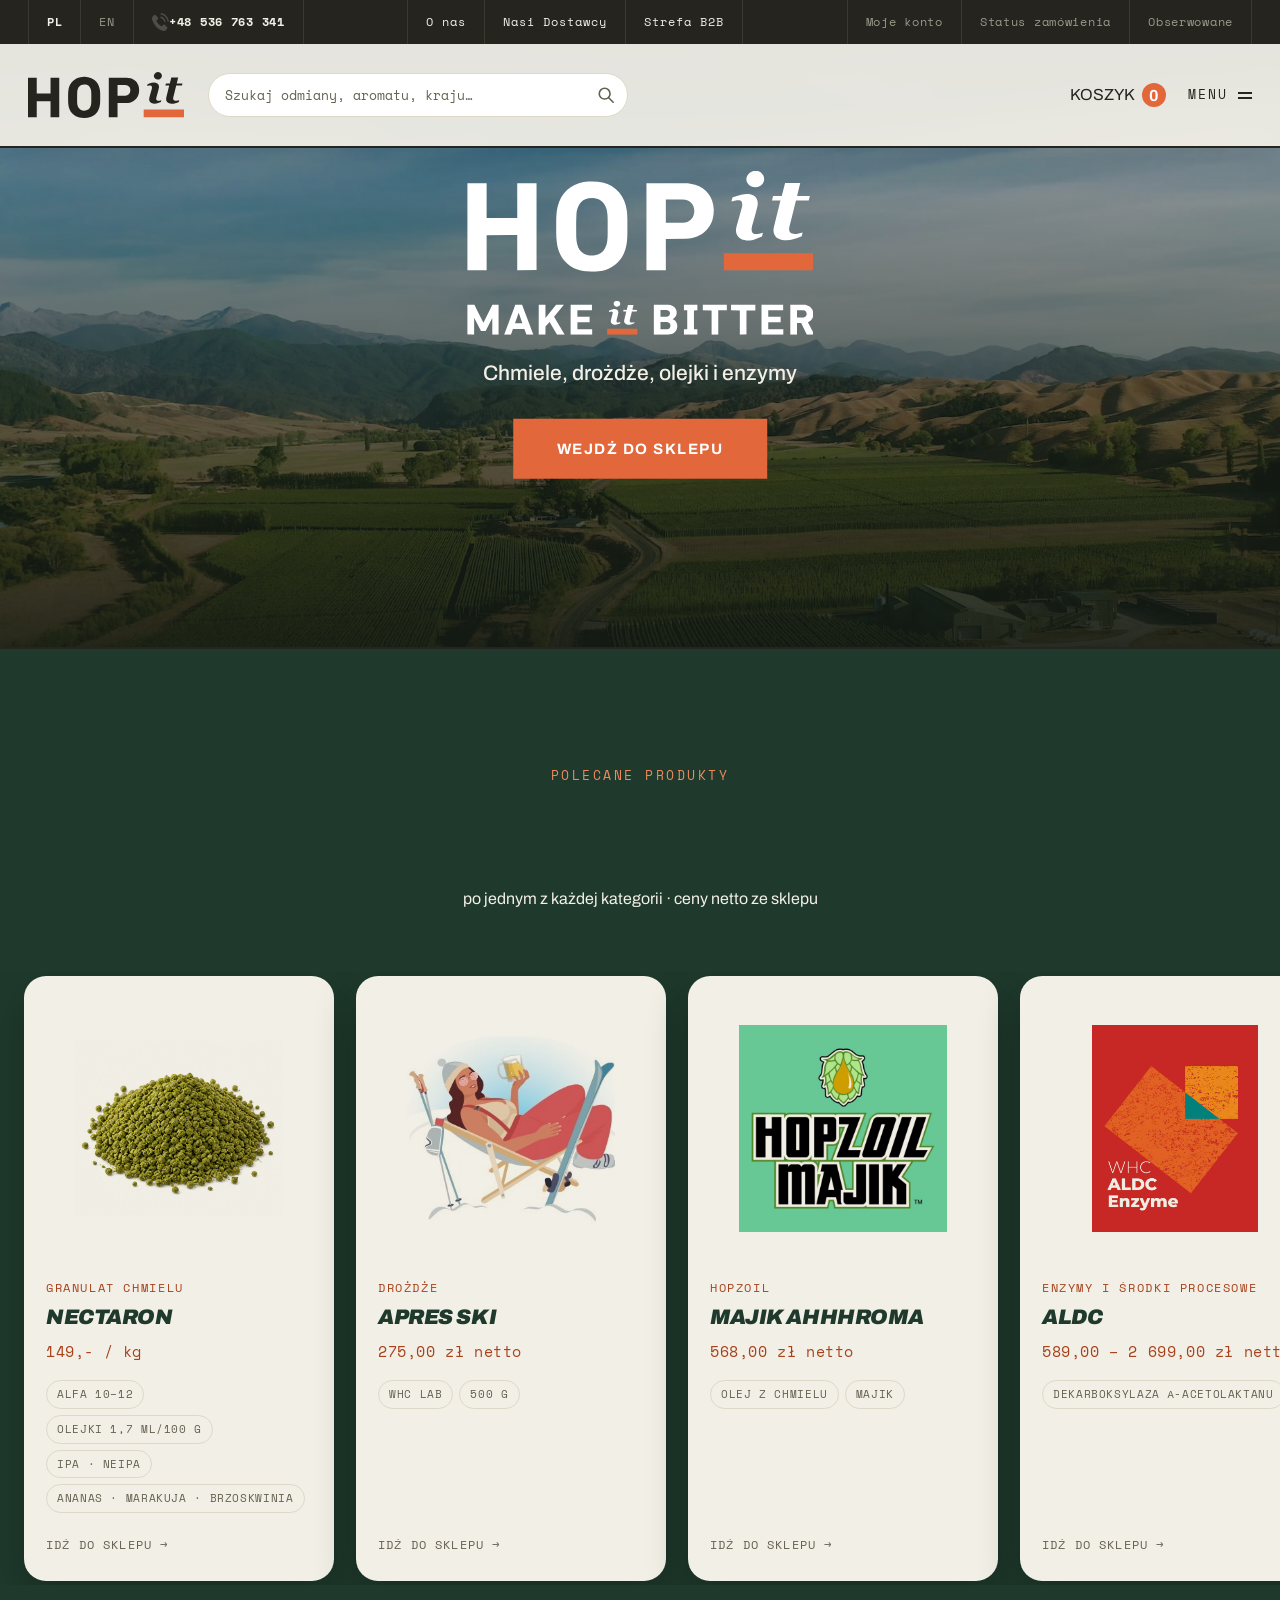
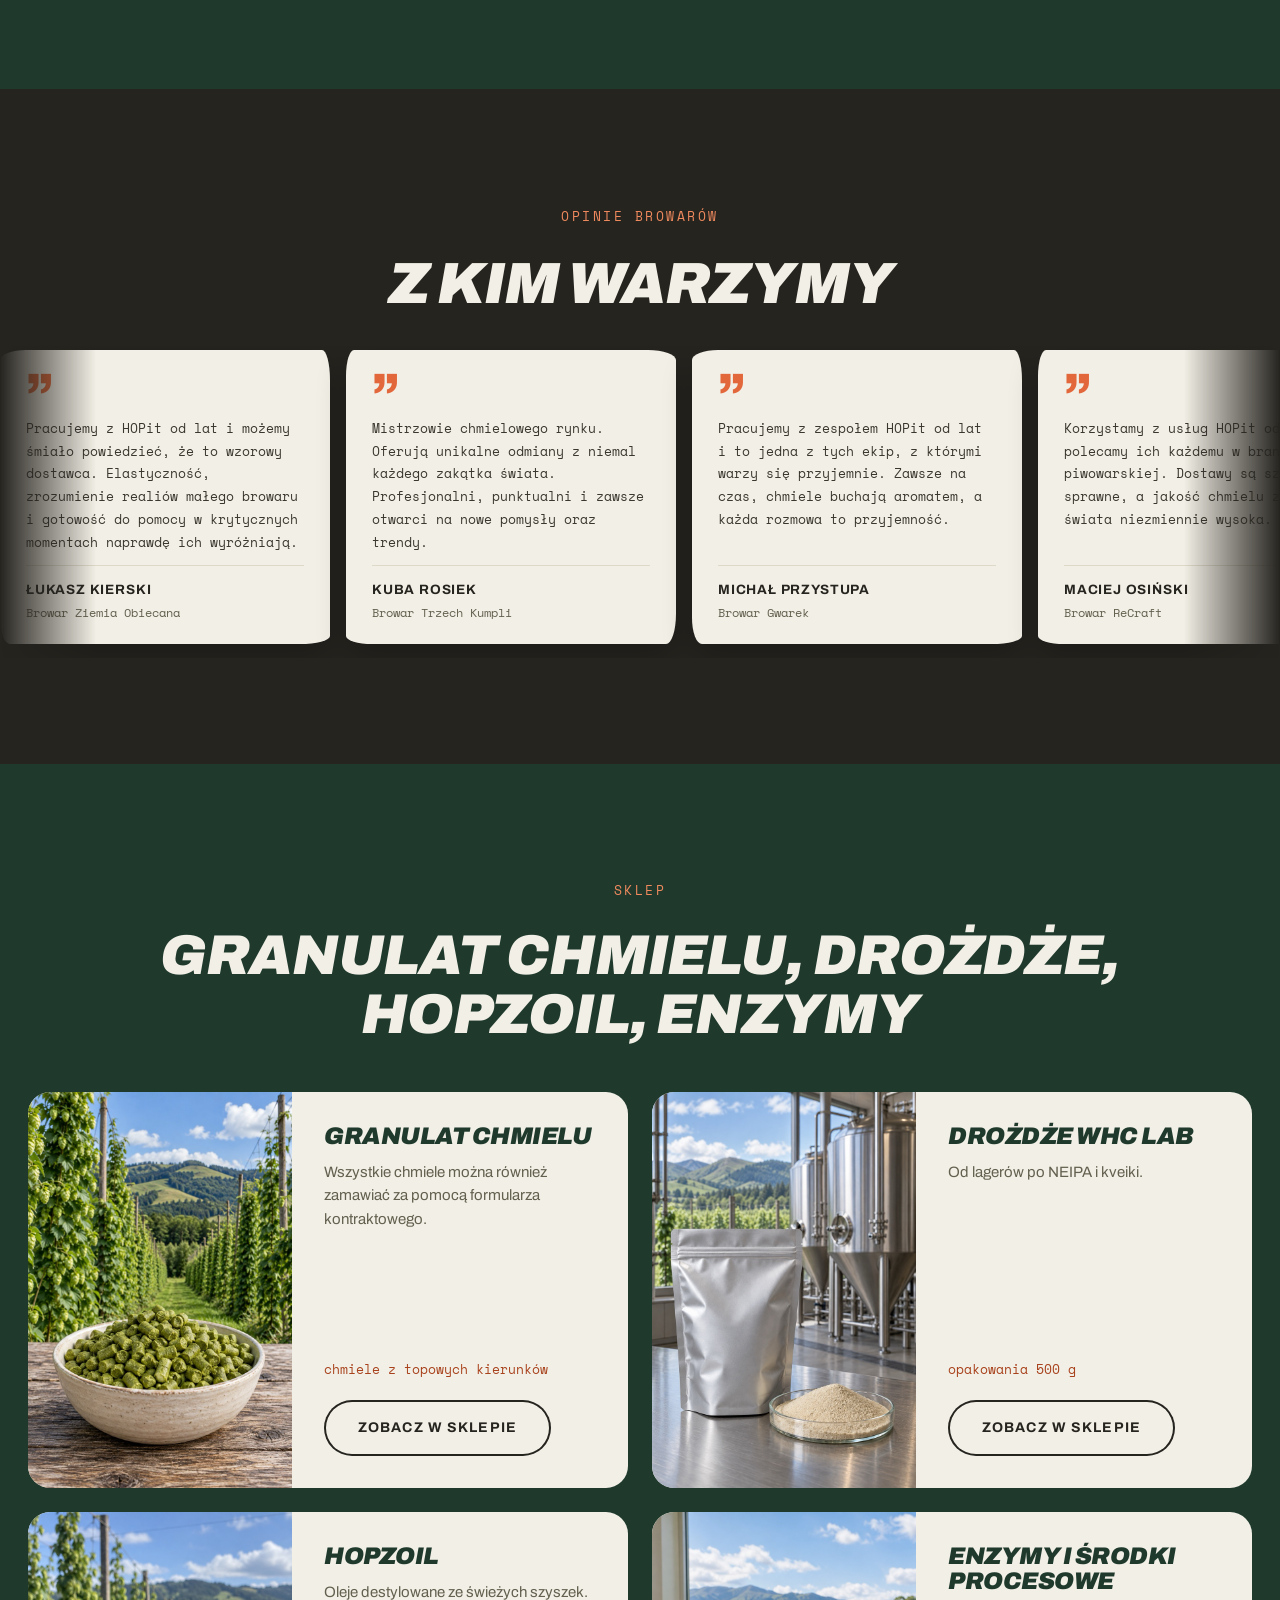
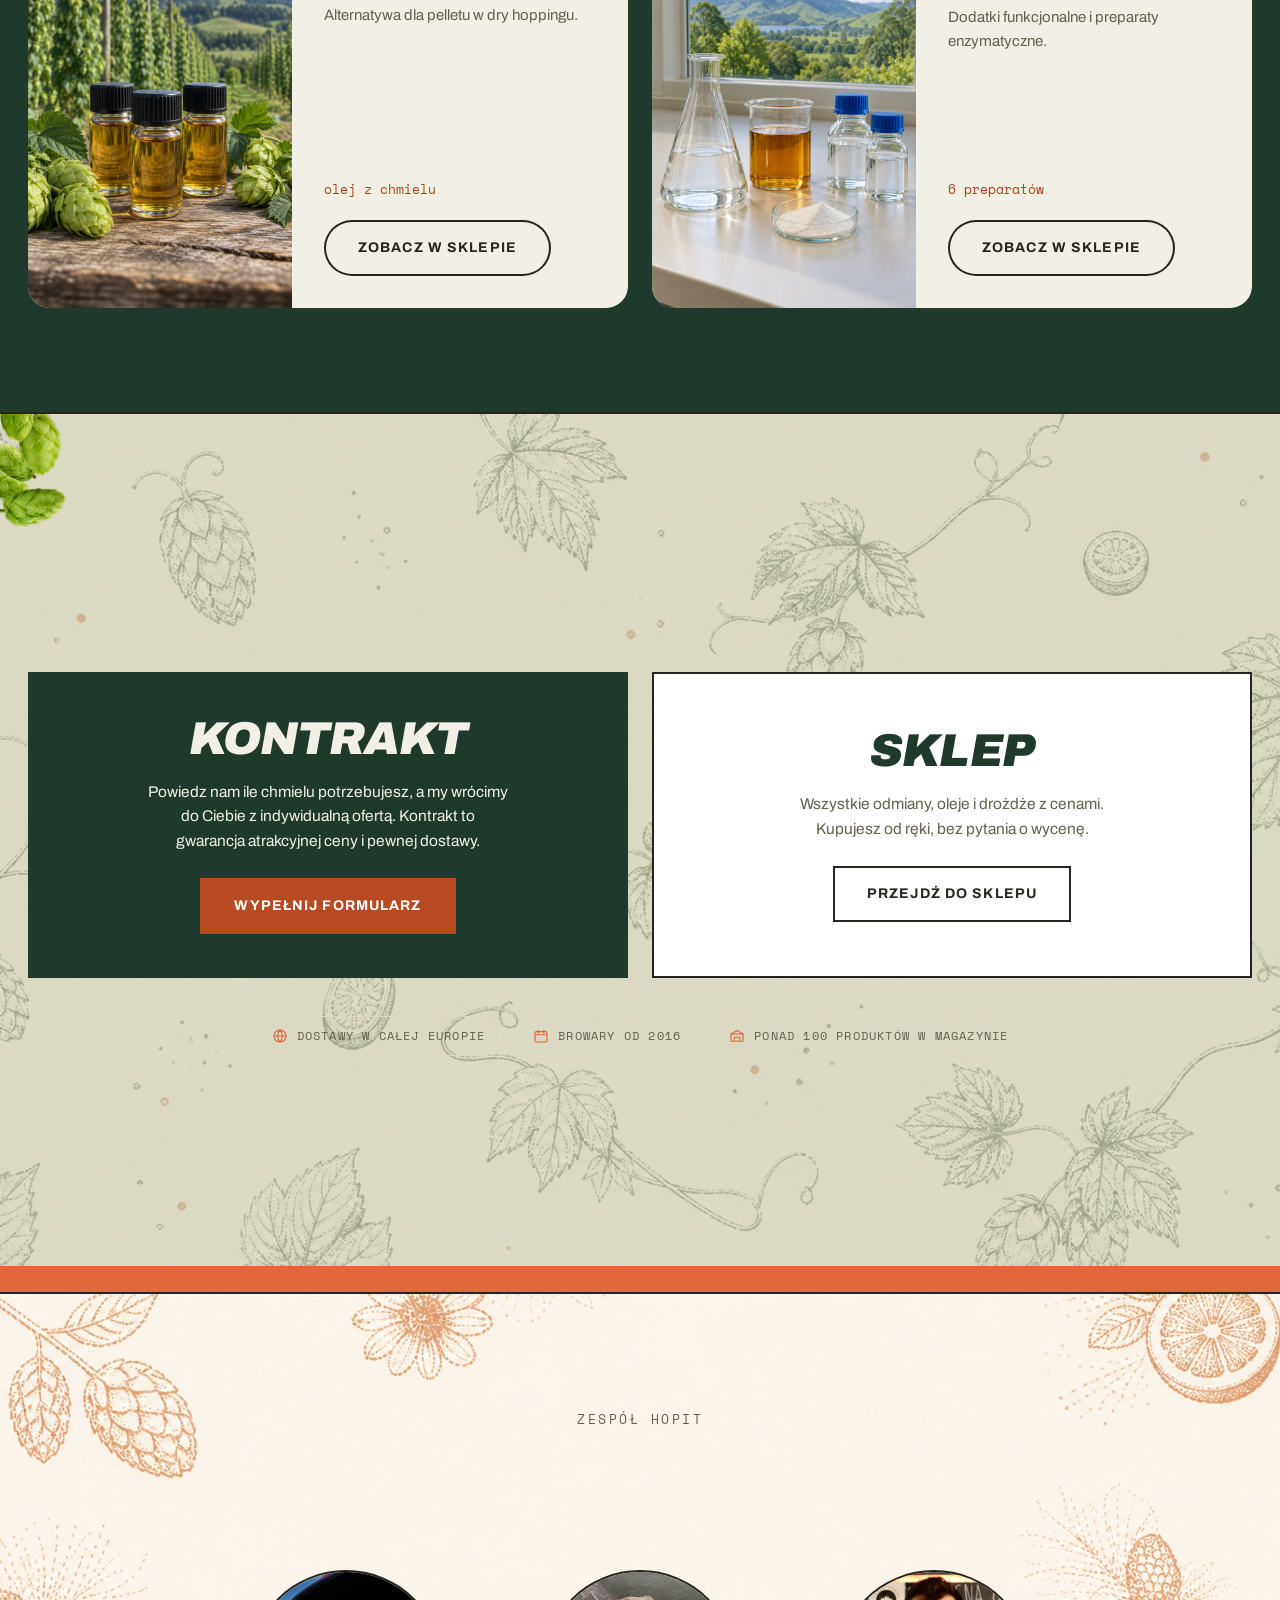
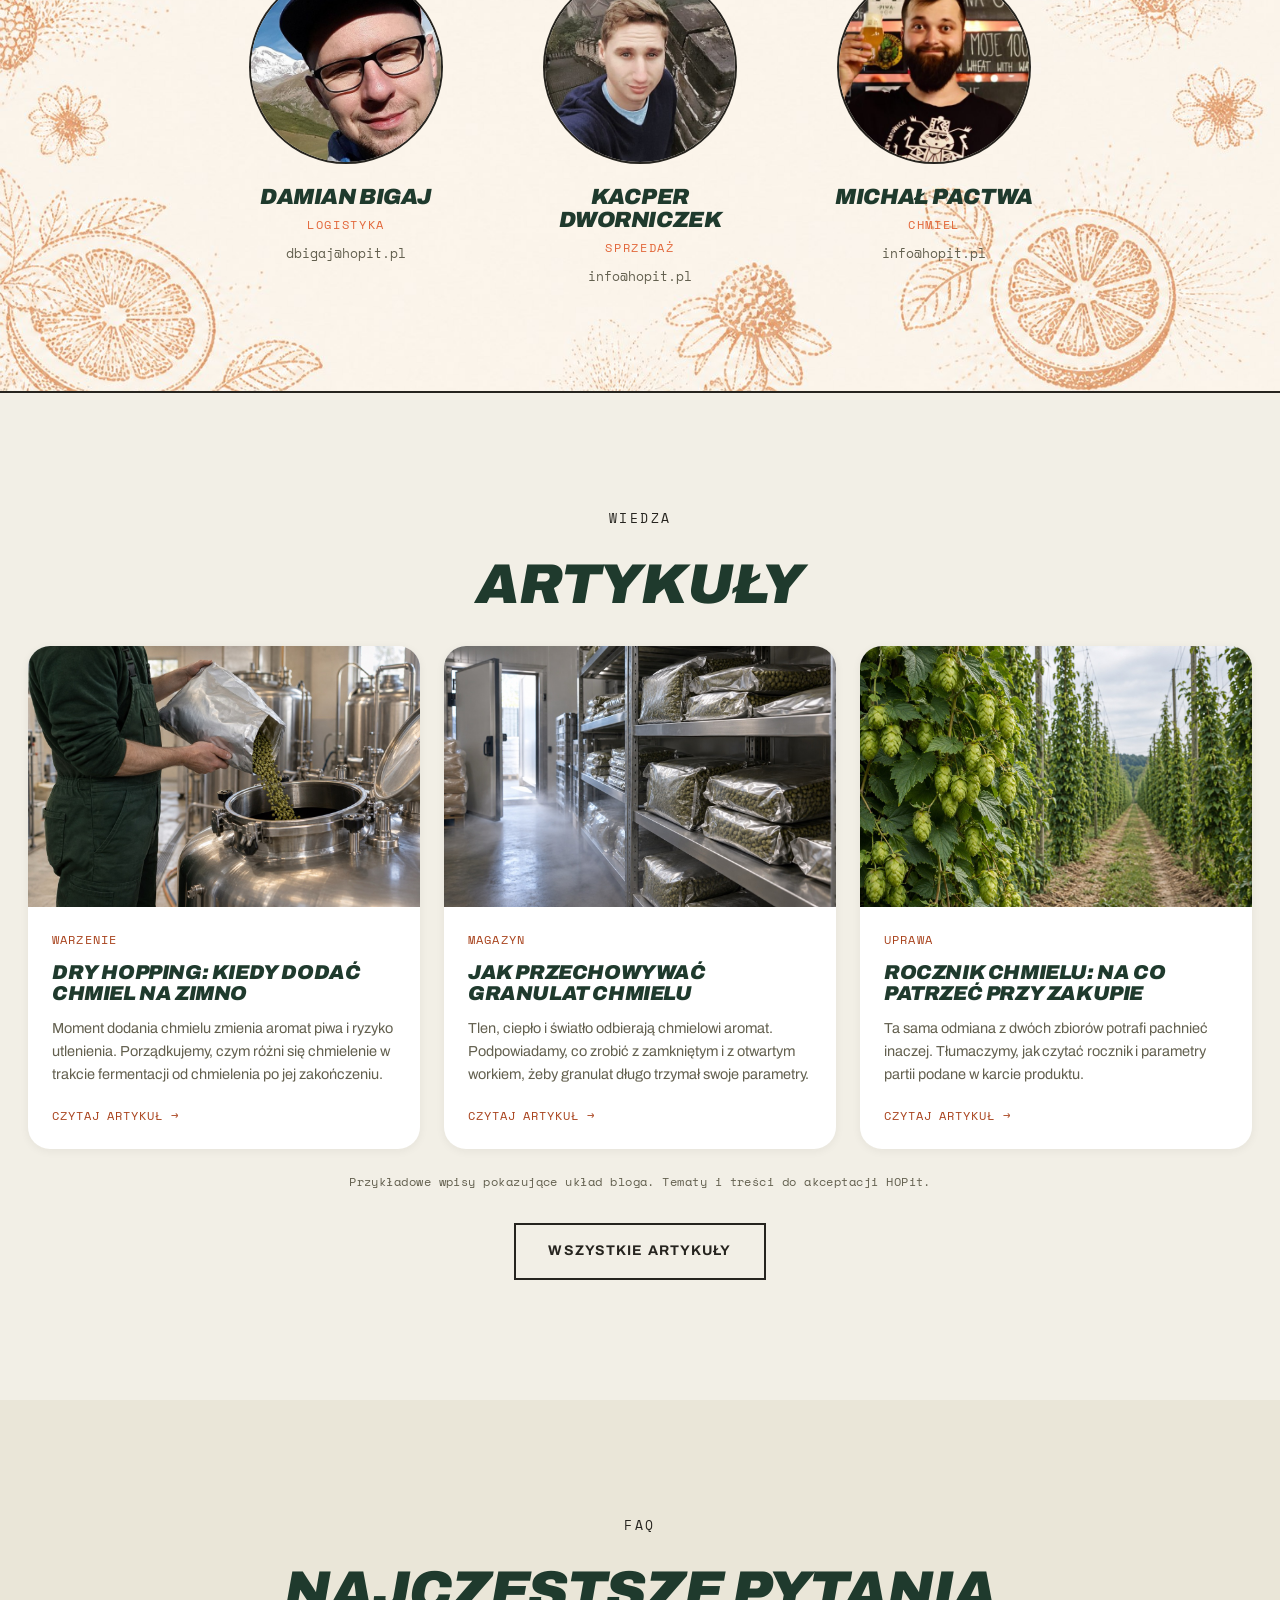
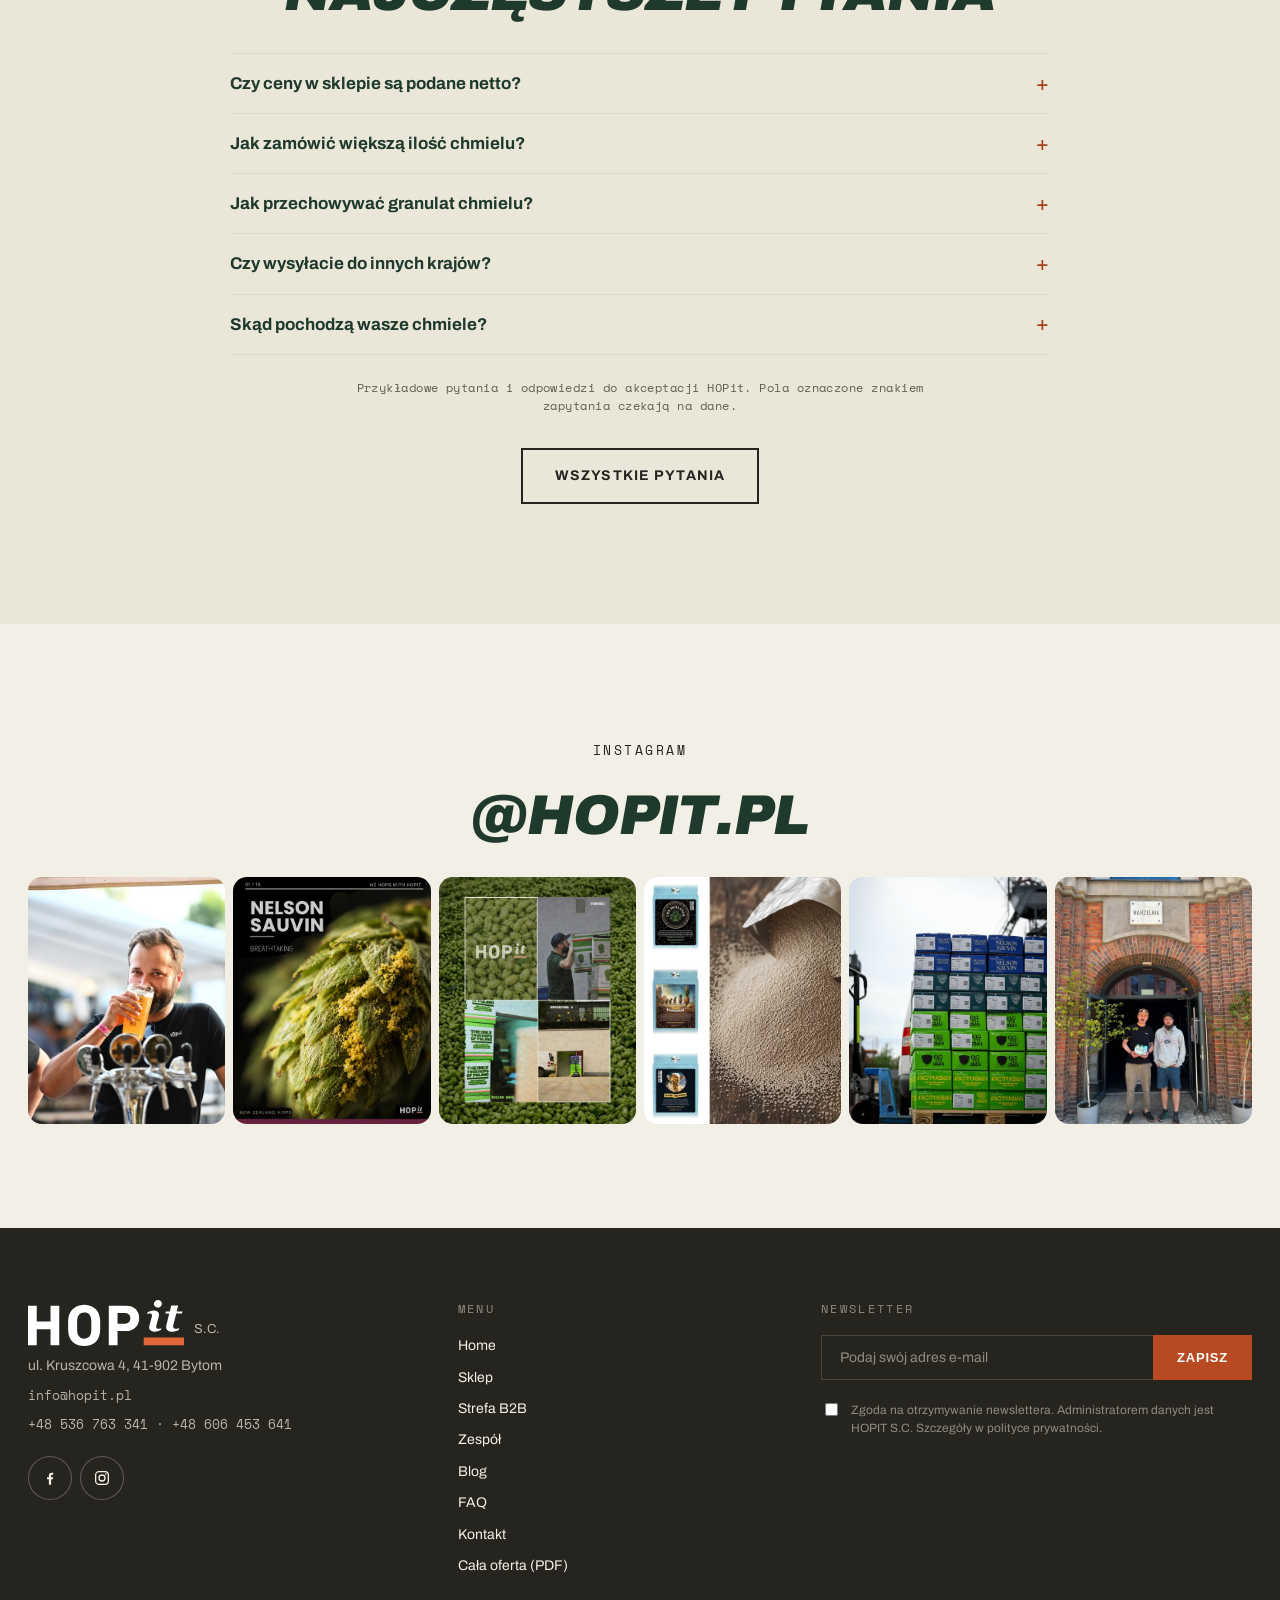
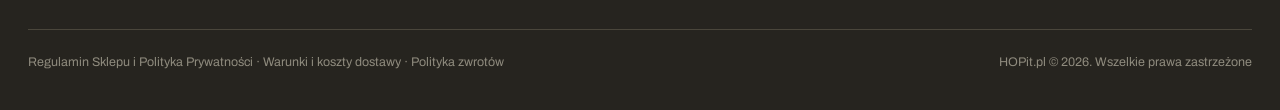
==== commit 1c7b8e7d: "wydanie: hero z materiału NZ Hops, kategorie 2x2, blog, FAQ, Instagram - hero: pętla z pokazu NZ Hop" ====
--- a/index.html
+++ b/index.html
@@ -28,8 +28,10 @@
       <a class="panel__poz" href="sklep.html">PRODUKTY<sup>03</sup></a>
       <a class="panel__poz" href="b2b.html">STREFA B2B<sup>04</sup></a>
       <a class="panel__poz" href="index.html#zespol">ZESPÓŁ<sup>05</sup></a>
-      <a class="panel__poz" href="kontakt.html">KONTAKT<sup>06</sup></a>
-      <a class="panel__poz" href="koszyk.html">KOSZYK<sup>05</sup></a>
+      <a class="panel__poz" href="blog.html">BLOG<sup>06</sup></a>
+      <a class="panel__poz" href="faq.html">FAQ<sup>07</sup></a>
+      <a class="panel__poz" href="kontakt.html">KONTAKT<sup>08</sup></a>
+      <a class="panel__poz" href="koszyk.html">KOSZYK<sup>09</sup></a>
     </nav>
     <div class="panel__stopka">
       <span class="panel__etykieta">Kontakt</span>
@@ -84,7 +86,26 @@
 </div>
 
 <section class="hero">
-  <video class="hero__wideo" src="media/hero-zasyp.mp4" poster="media/pr-zasyp.jpg" autoplay muted loop playsinline aria-hidden="true"></video>
+  <!-- Pętla z pokazu NZ Hops „The Originators” (materiał od dostawcy, 22.09): siedem ujęć, 10,6 s,
+       podpisy farm wycięte kadrem od dołu. Plik wybiera skrypt poniżej, zanim cokolwiek się pobierze,
+       więc telefon ściąga tylko pion 540p. Stara pętla: media/hero-zasyp.mp4. -->
+  <video class="hero__wideo" poster="media/hero-plantacja-poster.jpg" muted loop playsinline preload="metadata" aria-hidden="true"
+         data-desktop="media/hero-plantacja_1080p.mp4" data-mobile="media/hero-plantacja-mobile_540p.mp4"
+         data-poster-mobile="media/hero-plantacja-poster-mobile.jpg"></video>
+  <script>
+  (function () {
+    var v = document.currentScript.previousElementSibling;
+    var telefon = matchMedia('(max-width: 767px)').matches;
+    if (telefon) v.poster = v.dataset.posterMobile;
+    if (matchMedia('(prefers-reduced-motion: reduce)').matches) return; // zostaje sam plakat
+    v.src = telefon ? v.dataset.mobile : v.dataset.desktop;
+    v.play().catch(function () {});
+    // poza kadrem pętla stoi, żeby nie zjadać baterii i procesora
+    if ('IntersectionObserver' in window) new IntersectionObserver(function (w) {
+      w[0].isIntersecting ? v.play().catch(function () {}) : v.pause();
+    }, { threshold: 0.01 }).observe(v);
+  })();
+  </script>
   <div class="hero__grad" aria-hidden="true"></div>
   <div class="hero__blok">
     <div class="hero__znak">
@@ -102,7 +123,7 @@
 
 <section class="polecane" id="polecane">
   <div class="wrap">
-    <div class="sekcja-head">
+    <div class="sekcja-head sekcja-head--srodek polecane__head">
       <div>
         <p class="kicker">Polecane produkty</p>
         <h2 class="tytul" style="margin-top:14px"><span class="marker"><span class="marker__tresc">Koniecznie <span class="cien">wypróbuj!</span></span></span></h2>
@@ -169,45 +190,51 @@
   </div>
 </section>
 
-<section class="kategorie kategorie--slajdy" id="kategorie" aria-label="Kategorie produktów">
-  <div class="wrap">
-    <p class="kicker kicker--akcent">Sklep</p>
-    <h2 class="tytul kategorie__tytul">Granulat Chmielu, Drożdże, Hopzoil, Enzymy</h2>
-    <div class="slajdy">
-      <div class="slajdy__tekst">
-        <article class="slajd tu" data-nr="0">
-          <h3 class="slajd__tytul"><span class="slajd__slowo" style="color:#6CB33F">Granulat</span><br>chmielu.</h3>
-          <p class="slajd__opis">Wszystkie chmiele można również zamawiać za pomocą formularza kontraktowego.</p>
-          <p class="slajd__dana">chmiele z topowych kierunków</p>
-          <a class="btn btn--jasny btn--male" href="sklep.html">Zobacz w sklepie</a>
-        </article>
-        <article class="slajd" data-nr="1">
-          <h3 class="slajd__tytul"><span class="slajd__slowo" style="color:#B5AF5C">Drożdże</span><br>WHC Lab.</h3>
-          <p class="slajd__opis">Od lagerów po NEIPA i kveiki.</p>
-          <p class="slajd__dana">opakowania 500 g</p>
-          <a class="btn btn--jasny btn--male" href="sklep.html">Zobacz w sklepie</a>
-        </article>
-        <article class="slajd" data-nr="2">
-          <h3 class="slajd__tytul"><span class="slajd__slowo" style="color:#D3A45F">Hopzoil</span></h3>
-          <p class="slajd__opis">Oleje destylowane ze świeżych szyszek. Alternatywa dla pelletu w dry hoppingu.</p>
-          <p class="slajd__dana">olej z chmielu</p>
-          <a class="btn btn--jasny btn--male" href="sklep.html">Zobacz w sklepie</a>
-        </article>
-        <article class="slajd" data-nr="3">
-          <h3 class="slajd__tytul"><span class="slajd__slowo" style="color:#5C9B8E">Enzymy</span><br>i środki procesowe.</h3>
-          <p class="slajd__opis">Dodatki funkcjonalne i preparaty enzymatyczne.</p>
-          <p class="slajd__dana">6 preparatów</p>
-          <a class="btn btn--jasny btn--male" href="sklep.html">Zobacz w sklepie</a>
-        </article>
-      </div>
-      <div class="slajdy__kadr">
-        <div class="kadr" style="--kolor:#6CB33F">
-          <div class="kadr__warstwa tu" data-nr="0" data-kolor="#6CB33F"><img src="media/pr-qc.jpg" alt="Granulat chmielu na tacy przy kartonie HOPit" loading="lazy" width="1200" height="1500"></div>
-          <div class="kadr__warstwa" data-nr="1" data-kolor="#B5AF5C"><img src="media/pr-sensoryka.jpg" alt="Piwo, butelki i szyszki chmielu" loading="lazy" width="1200" height="1500"></div>
-          <div class="kadr__warstwa" data-nr="2" data-kolor="#D3A45F"><img src="media/pr-hopzoil-lab.jpg" alt="Fiolki Hopzoil w walizce" loading="lazy" width="1200" height="1500"></div>
-          <div class="kadr__warstwa" data-nr="3" data-kolor="#5C9B8E"><img src="media/pr-probki.jpg" alt="Próbki i dozowanie preparatów" loading="lazy" width="1200" height="1500"></div>
+<!-- Kategorie w wersji 1 z opcji obrazowych (docs/kategorie-opcje/o1): cztery karty na zieleni.
+     Zdjęcia wygenerował Codex ImageGen jako zastępstwo (22.09). -->
+<section class="kategorie kategorie--karty" id="kategorie" aria-label="Kategorie produktów">
+  <div class="wrap">
+    <div class="sekcja-head sekcja-head--srodek">
+      <p class="kicker">Sklep</p>
+      <h2 class="tytul">Granulat Chmielu, Drożdże,<br> Hopzoil, Enzymy</h2>
+    </div>
+    <div class="kat-karty">
+      <article class="kat-karta">
+        <div class="kat-karta__foto"><img src="media/kategorie/kat-granulat.jpg" alt="Misa granulatu chmielu na tle plantacji" loading="lazy" width="800" height="1200"></div>
+        <div class="kat-karta__tresc">
+          <h3 class="tytul kat-karta__nazwa">Granulat chmielu</h3>
+          <p class="kat-karta__opis">Wszystkie chmiele można również zamawiać za pomocą formularza kontraktowego.</p>
+          <p class="kat-karta__dana">chmiele z topowych kierunków</p>
+          <a class="btn btn--obrys kat-karta__btn" href="sklep.html">Zobacz w sklepie</a>
         </div>
-      </div>
+      </article>
+      <article class="kat-karta">
+        <div class="kat-karta__foto"><img src="media/kategorie/kat-drozdze.jpg" alt="Torebka suszonych drożdży na blacie browaru" loading="lazy" width="800" height="1200"></div>
+        <div class="kat-karta__tresc">
+          <h3 class="tytul kat-karta__nazwa">Drożdże WHC Lab</h3>
+          <p class="kat-karta__opis">Od lagerów po NEIPA i kveiki.</p>
+          <p class="kat-karta__dana">opakowania 500 g</p>
+          <a class="btn btn--obrys kat-karta__btn" href="sklep.html">Zobacz w sklepie</a>
+        </div>
+      </article>
+      <article class="kat-karta">
+        <div class="kat-karta__foto"><img src="media/kategorie/kat-hopzoil.jpg" alt="Fiolki olejku chmielowego przy świeżych szyszkach" loading="lazy" width="800" height="1200"></div>
+        <div class="kat-karta__tresc">
+          <h3 class="tytul kat-karta__nazwa">Hopzoil</h3>
+          <p class="kat-karta__opis">Oleje destylowane ze świeżych szyszek. Alternatywa dla pelletu w dry hoppingu.</p>
+          <p class="kat-karta__dana">olej z chmielu</p>
+          <a class="btn btn--obrys kat-karta__btn" href="sklep.html">Zobacz w sklepie</a>
+        </div>
+      </article>
+      <article class="kat-karta">
+        <div class="kat-karta__foto"><img src="media/kategorie/kat-enzymy.jpg" alt="Szkło laboratoryjne z preparatami w laboratorium browaru" loading="lazy" width="800" height="1200"></div>
+        <div class="kat-karta__tresc">
+          <h3 class="tytul kat-karta__nazwa">Enzymy i środki procesowe</h3>
+          <p class="kat-karta__opis">Dodatki funkcjonalne i preparaty enzymatyczne.</p>
+          <p class="kat-karta__dana">6 preparatów</p>
+          <a class="btn btn--obrys kat-karta__btn" href="sklep.html">Zobacz w sklepie</a>
+        </div>
+      </article>
     </div>
   </div>
 </section>
@@ -268,6 +295,105 @@
   </div>
 </section>
 
+<section class="sekcja-nowa" id="wiedza">
+  <div class="wrap">
+    <div class="sekcja-head sekcja-head--srodek">
+      <p class="kicker">Wiedza</p>
+      <h2 class="tytul">Artykuły</h2>
+    </div>
+    <ul class="wpisy">
+      <li class="wpis">
+        <a class="wpis__link" href="artykul.html">
+          <div class="wpis__foto"><img src="media/wpisy/wpis-01.jpg" alt="Piwowar wsypuje granulat chmielu do tanka fermentacyjnego" loading="lazy" width="1200" height="800"></div>
+          <div class="wpis__tresc">
+            <p class="wpis__meta">Warzenie</p>
+            <h3 class="wpis__tytul">Dry hopping: kiedy dodać chmiel na zimno</h3>
+            <p class="wpis__lead">Moment dodania chmielu zmienia aromat piwa i ryzyko utlenienia. Porządkujemy, czym różni się chmielenie w trakcie fermentacji od chmielenia po jej zakończeniu.</p>
+            <span class="wpis__czytaj">Czytaj artykuł</span>
+          </div>
+        </a>
+      </li>
+      <li class="wpis">
+        <a class="wpis__link" href="artykul.html">
+          <div class="wpis__foto"><img src="media/wpisy/wpis-02.jpg" alt="Próżniowe worki z granulatem chmielu w chłodni" loading="lazy" width="1200" height="800"></div>
+          <div class="wpis__tresc">
+            <p class="wpis__meta">Magazyn</p>
+            <h3 class="wpis__tytul">Jak przechowywać granulat chmielu</h3>
+            <p class="wpis__lead">Tlen, ciepło i światło odbierają chmielowi aromat. Podpowiadamy, co zrobić z zamkniętym i z otwartym workiem, żeby granulat długo trzymał swoje parametry.</p>
+            <span class="wpis__czytaj">Czytaj artykuł</span>
+          </div>
+        </a>
+      </li>
+      <li class="wpis">
+        <a class="wpis__link" href="artykul.html">
+          <div class="wpis__foto"><img src="media/wpisy/wpis-03.jpg" alt="Rzędy pnączy chmielu na plantacji" loading="lazy" width="1200" height="800"></div>
+          <div class="wpis__tresc">
+            <p class="wpis__meta">Uprawa</p>
+            <h3 class="wpis__tytul">Rocznik chmielu: na co patrzeć przy zakupie</h3>
+            <p class="wpis__lead">Ta sama odmiana z dwóch zbiorów potrafi pachnieć inaczej. Tłumaczymy, jak czytać rocznik i parametry partii podane w karcie produktu.</p>
+            <span class="wpis__czytaj">Czytaj artykuł</span>
+          </div>
+        </a>
+      </li>
+    </ul>
+    <p class="przyklad-nota">Przykładowe wpisy pokazujące układ bloga. Tematy i treści do akceptacji HOPit.</p>
+    <p class="sekcja-nowa__dalej"><a class="btn btn--obrys" href="blog.html">Wszystkie artykuły</a></p>
+  </div>
+</section>
+
+<section class="sekcja-nowa sekcja-nowa--jasna" id="faq">
+  <div class="wrap">
+    <div class="sekcja-head sekcja-head--srodek">
+      <p class="kicker">FAQ</p>
+      <h2 class="tytul">Najczęstsze pytania</h2>
+    </div>
+    <div class="faq">
+      <details class="faq__poz">
+        <summary class="faq__pytanie">Czy ceny w sklepie są podane netto?</summary>
+        <div class="faq__odp"><p>Tak. Sprzedajemy browarom, dlatego przy produktach podajemy ceny netto. Podatek VAT doliczamy w podsumowaniu koszyka.</p></div>
+      </details>
+      <details class="faq__poz">
+        <summary class="faq__pytanie">Jak zamówić większą ilość chmielu?</summary>
+        <div class="faq__odp"><p>Wypełnij <a href="b2b.html#formularz">formularz kontraktowy</a> w strefie B2B. Powiedz nam, ile chmielu potrzebujesz, a wrócimy do Ciebie z&nbsp;indywidualną ofertą. Kontrakt to gwarancja atrakcyjnej ceny i&nbsp;pewnej dostawy.</p></div>
+      </details>
+      <details class="faq__poz">
+        <summary class="faq__pytanie">Jak przechowywać granulat chmielu?</summary>
+        <div class="faq__odp"><p>Granulat wysyłamy zapakowany próżniowo. Przechowuj go w&nbsp;temperaturze do 5°C, w&nbsp;suchym miejscu. Więcej piszemy w&nbsp;<a href="artykul.html">artykule o&nbsp;przechowywaniu chmielu</a>.</p></div>
+      </details>
+      <details class="faq__poz">
+        <summary class="faq__pytanie">Czy wysyłacie do innych krajów?</summary>
+        <div class="faq__odp"><p>Tak, dostarczamy do browarów w&nbsp;całej Europie. Koszt i&nbsp;czas dostawy: <span class="dana-czeka">cennik dostaw od HOPit</span></p></div>
+      </details>
+      <details class="faq__poz">
+        <summary class="faq__pytanie">Skąd pochodzą wasze chmiele?</summary>
+        <div class="faq__odp"><p>Kupujemy u&nbsp;<a href="dostawcy.html">dziewięciu producentów</a> z&nbsp;Nowej Zelandii, Stanów Zjednoczonych, Polski, Czech, Niemiec, Wielkiej Brytanii i&nbsp;Słowenii.</p></div>
+      </details>
+    </div>
+    <p class="przyklad-nota">Przykładowe pytania i odpowiedzi do akceptacji HOPit. Pola oznaczone znakiem zapytania czekają na dane.</p>
+    <p class="sekcja-nowa__dalej"><a class="btn btn--obrys" href="faq.html">Wszystkie pytania</a></p>
+  </div>
+</section>
+
+<!-- Instagram: zdjęcia pobrane 22.09 z publicznego profilu @hopit.pl (źródła postów w
+     media/instagram/_zrodla.json). We wdrożeniu kafle zasila kanał z profilu na żywo
+     (widżet albo Instagram Graph API), format 4:5 jak na samym Instagramie. -->
+<section class="sekcja-nowa" id="instagram">
+  <div class="wrap">
+    <div class="sekcja-head sekcja-head--srodek">
+      <p class="kicker">Instagram</p>
+      <h2 class="tytul"><a href="https://www.instagram.com/hopit.pl/" target="_blank" rel="noopener">@hopit.pl</a></h2>
+    </div>
+    <div class="insta">
+      <a href="https://www.instagram.com/p/DbvHDZAjEgM/" target="_blank" rel="noopener"><img src="media/instagram/ig-01.jpg" alt="Post HOPit na Instagramie z 7 sierpnia 2026" loading="lazy" width="512" height="640"></a>
+      <a href="https://www.instagram.com/p/DdjOmv-jM-h/" target="_blank" rel="noopener"><img src="media/instagram/ig-02.jpg" alt="Post HOPit na Instagramie z 21 września 2026" loading="lazy" width="512" height="640"></a>
+      <a href="https://www.instagram.com/p/Dc3l7EMsmgs/" target="_blank" rel="noopener"><img src="media/instagram/ig-03.jpg" alt="Post HOPit na Instagramie z 4 września 2026" loading="lazy" width="512" height="640"></a>
+      <a href="https://www.instagram.com/p/Dcvlj-JDD6g/" target="_blank" rel="noopener"><img src="media/instagram/ig-04.jpg" alt="Post HOPit na Instagramie z 1 września 2026" loading="lazy" width="512" height="640"></a>
+      <a href="https://www.instagram.com/p/DcbBupYMl-V/" target="_blank" rel="noopener"><img src="media/instagram/ig-05.jpg" alt="Post HOPit na Instagramie z 24 sierpnia 2026" loading="lazy" width="512" height="640"></a>
+      <a href="https://www.instagram.com/p/DcA17EYihdb/" target="_blank" rel="noopener"><img src="media/instagram/ig-06.jpg" alt="Post HOPit na Instagramie z 14 sierpnia 2026" loading="lazy" width="512" height="640"></a>
+    </div>
+  </div>
+</section>
+
 <footer class="stopka" id="kontakt">
   <div class="wrap">
     <div class="stopka__siatka">
@@ -276,6 +402,10 @@
         <span class="stopka__szare">ul. Kruszcowa 4, 41-902 Bytom</span>
         <span class="stopka__mono">info@hopit.pl</span>
         <span class="stopka__mono">+48 536 763 341 · +48 606 453 641</span>
+        <div class="social" aria-label="HOPit w mediach społecznościowych">
+          <a href="https://www.facebook.com/HOPit.Poland" target="_blank" rel="noopener" aria-label="Facebook"><svg viewBox="0 0 24 24" aria-hidden="true"><path fill="currentColor" d="M13.5 21v-7.2h2.4l.4-2.9h-2.8V9.1c0-.8.3-1.4 1.4-1.4h1.5V5.1c-.3 0-1.1-.1-2.2-.1-2.2 0-3.7 1.3-3.7 3.8v2.1H8v2.9h2.5V21h3Z"/></svg></a>
+          <a href="https://www.instagram.com/hopit.pl/" target="_blank" rel="noopener" aria-label="Instagram"><svg viewBox="0 0 24 24" aria-hidden="true"><rect x="3.5" y="3.5" width="17" height="17" rx="4.5" fill="none" stroke="currentColor" stroke-width="1.7"/><circle cx="12" cy="12" r="4" fill="none" stroke="currentColor" stroke-width="1.7"/><circle cx="17.2" cy="6.8" r="1.1" fill="currentColor"/></svg></a>
+        </div>
       </div>
       <div class="stopka__kol">
         <span class="stopka__naglowek">MENU</span>
@@ -283,6 +413,8 @@
         <a href="sklep.html">Sklep</a>
         <a href="b2b.html">Strefa B2B</a>
         <a href="#zespol">Zespół</a>
+        <a href="blog.html">Blog</a>
+        <a href="faq.html">FAQ</a>
         <a href="kontakt.html">Kontakt</a>
         <a href="oferta.pdf" target="_blank" rel="noopener">Cała oferta (PDF)</a>
       </div>
@@ -308,7 +440,6 @@
     document.querySelectorAll("video.hero__kadr, video.hero__wideo").forEach(function(v){ v.removeAttribute("autoplay"); v.pause(); });
   }
 </script>
-<script src="slajdy.js"></script>
 <script src="fizyka.js"></script>
 <script src="opinie.js"></script>
 <nav class="appbar" aria-label="Skróty">
--- a/design.css
+++ b/design.css
@@ -825,7 +825,7 @@
 }
 .karuzela::-webkit-scrollbar{display:none}
 .kar-karta{
-  flex:0 0 400px;scroll-snap-align:start;display:flex;flex-direction:column;gap:10px;
+  flex:0 0 310px;scroll-snap-align:start;display:flex;flex-direction:column;gap:9px;
   background:var(--krem);border-radius:22px;padding:20px 22px 26px;
   color:var(--grafit);text-decoration:none;
   transition:transform .2s,box-shadow .2s;box-shadow:0 18px 40px rgba(12,18,12,.32);
@@ -841,13 +841,13 @@
   font-family:var(--f-mono);font-size:11.5px;letter-spacing:.14em;text-transform:uppercase;
   color:var(--cta-tekst);margin-top:8px;
 }
-.kar-karta__nazwa{font-size:24px;color:var(--nori);margin:0;line-height:1.05}
+.kar-karta__nazwa{font-size:21px;color:var(--nori);margin:0;line-height:1.05}
 .kar-karta__opis{margin:0;font-size:14.5px;line-height:1.55;color:var(--tekst-2)}
 .kar-karta__stopka{
   margin-top:auto;padding-top:14px;font-family:var(--f-mono);font-size:11.5px;
   letter-spacing:.1em;text-transform:uppercase;color:var(--tekst-cichy);
 }
-@media (max-width:900px){ .kar-karta{flex-basis:340px} }
+@media (max-width:900px){ .kar-karta{flex-basis:290px} }
 @media (max-width:560px){ .kar-karta{flex-basis:calc(100vw - 72px)} }
 
 /* karta produktu w karuzeli */
@@ -859,7 +859,7 @@
   display:flex;align-items:center;justify-content:center;
 }
 .kar-karta--produkt .kar-karta__foto img{
-  width:86%;height:86%;object-fit:contain;mix-blend-mode:multiply;
+  width:78%;height:78%;object-fit:contain;mix-blend-mode:multiply;
 }
 .kar-karta__cena{
   font-family:var(--f-mono);font-size:15px;color:var(--cta-tekst);letter-spacing:.04em;margin-top:2px;
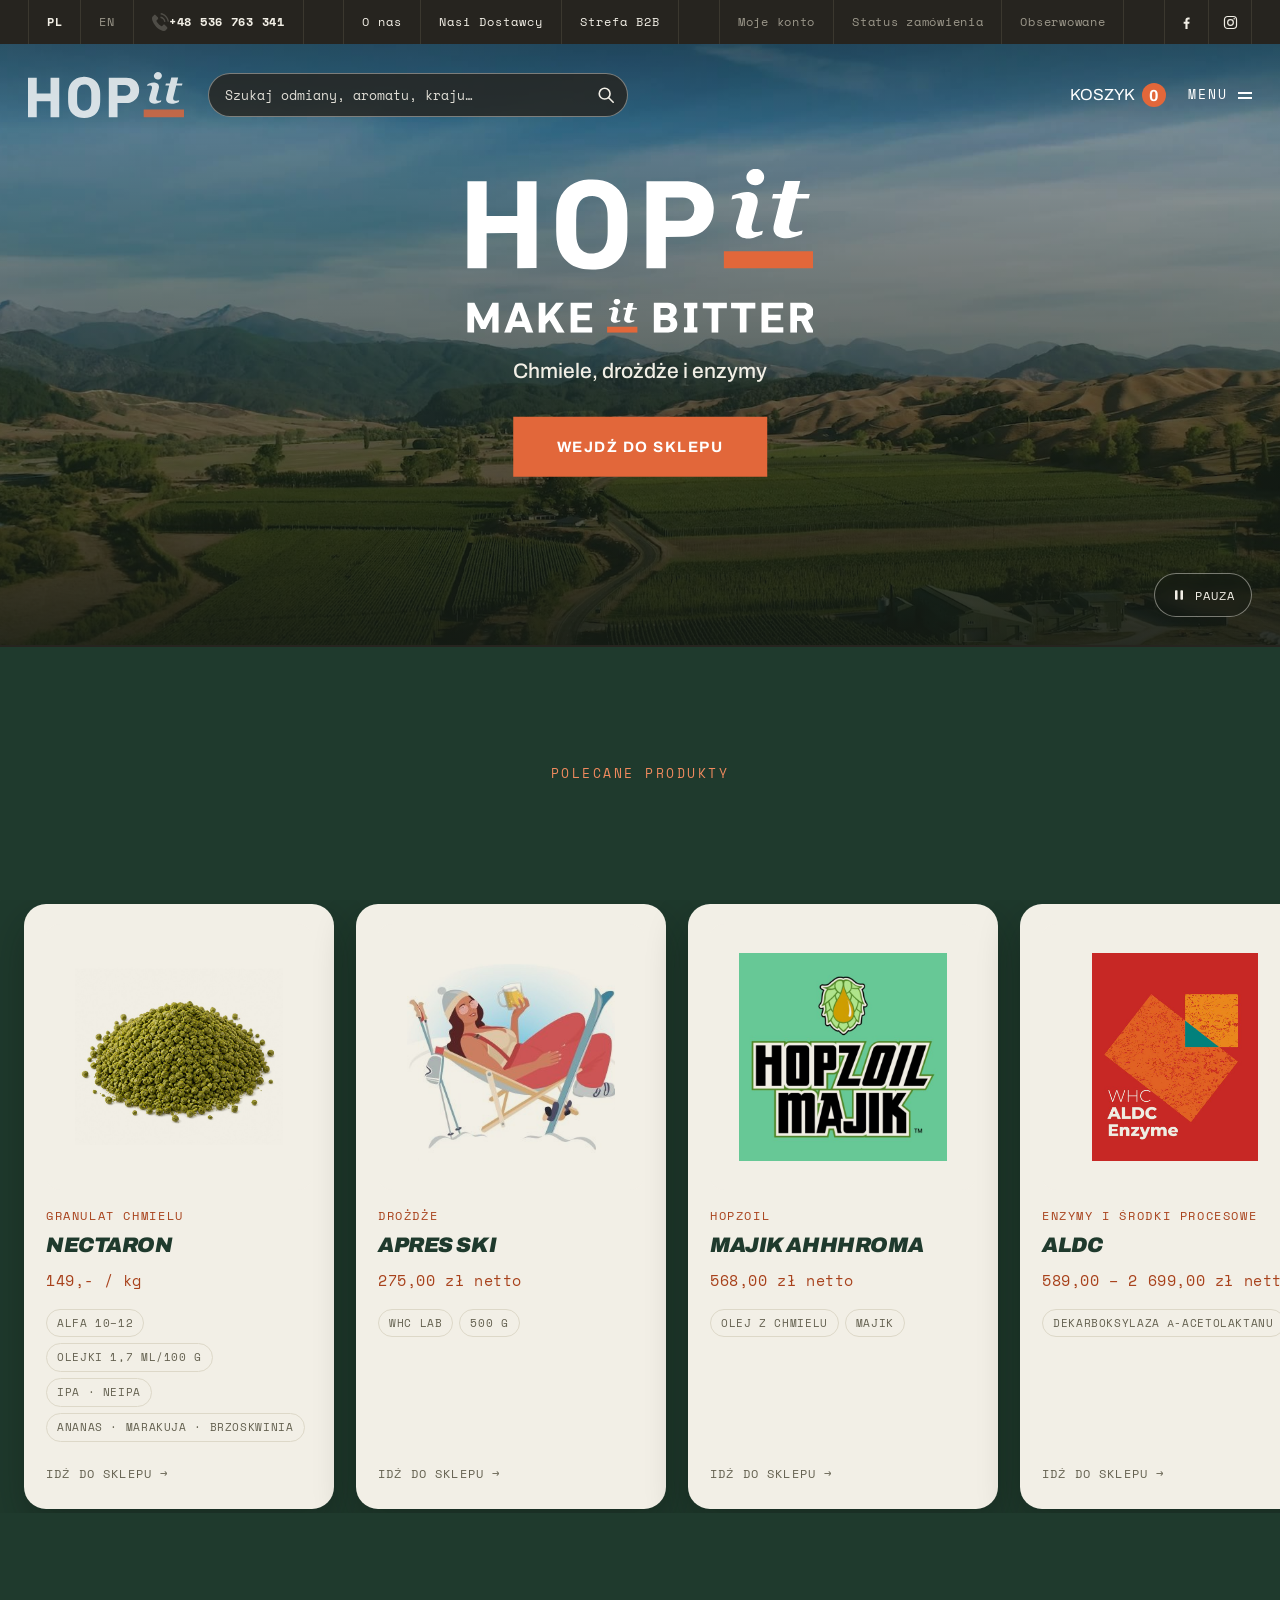
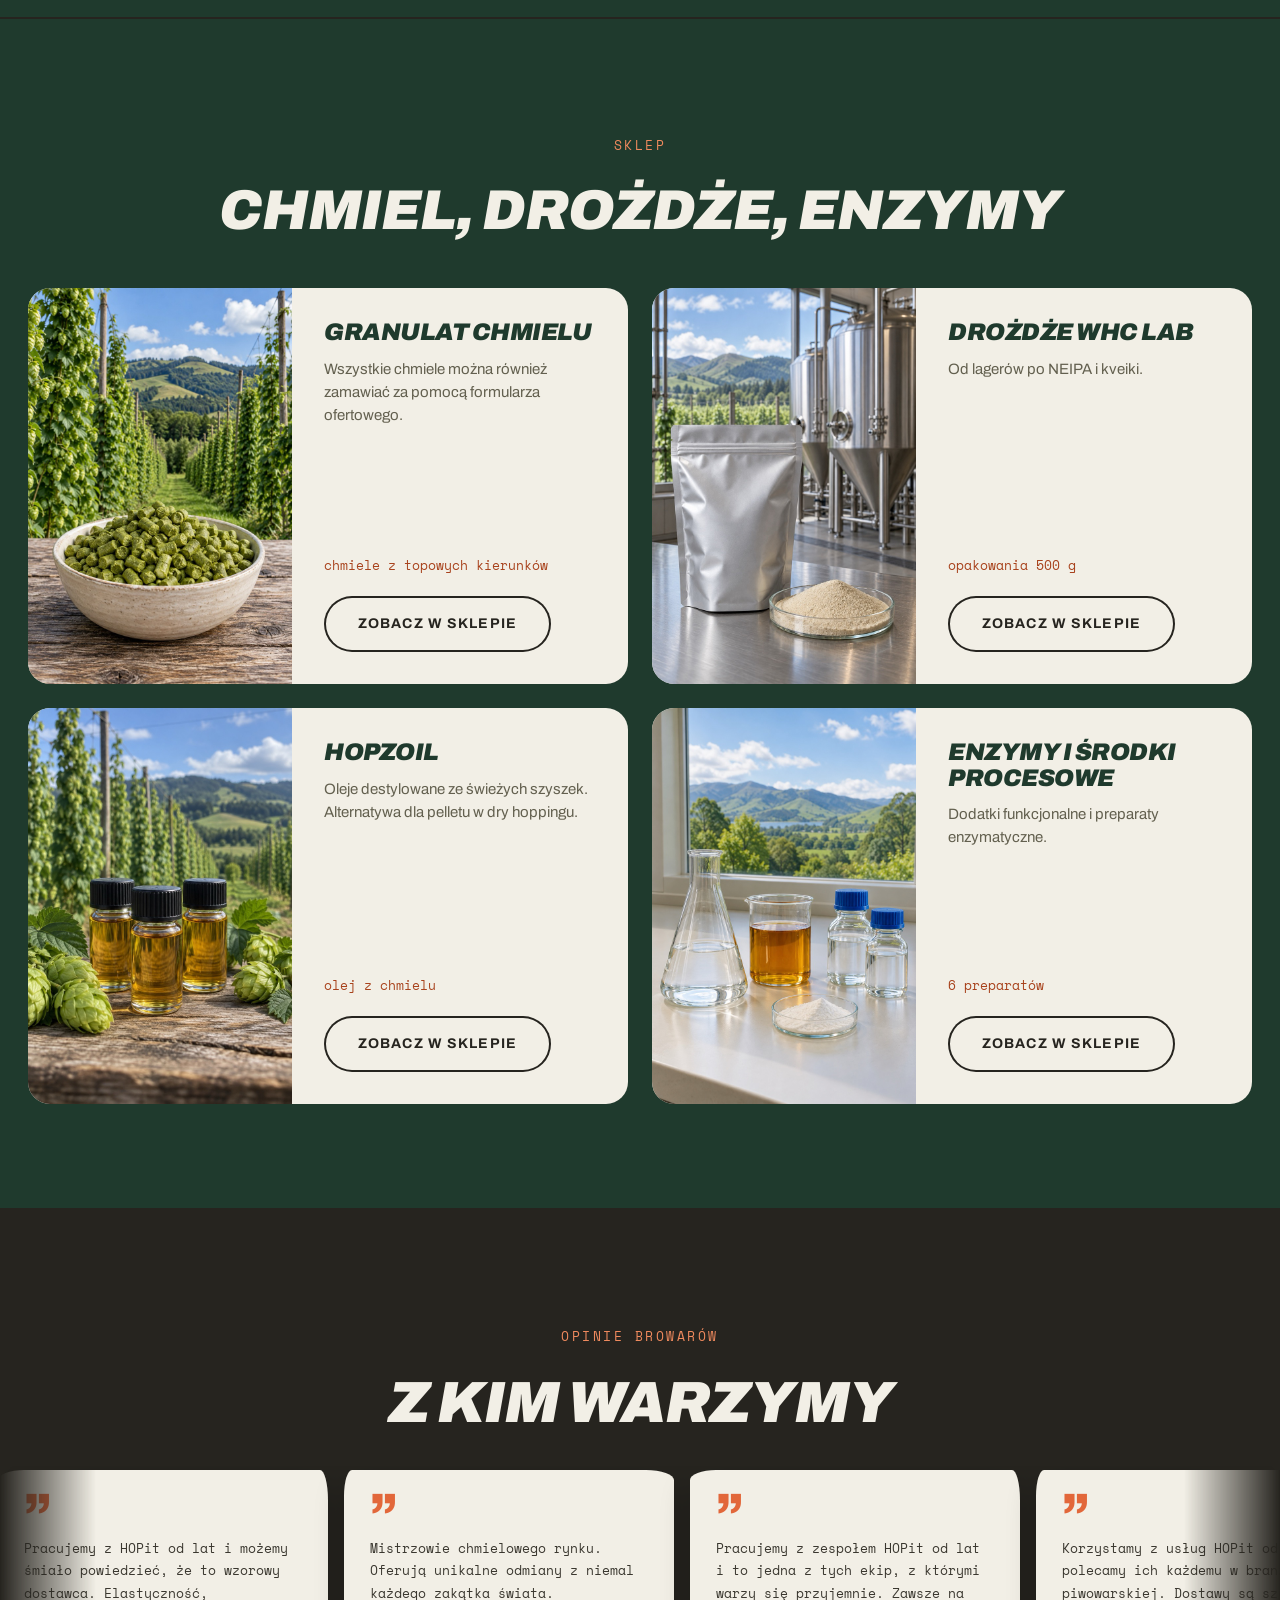
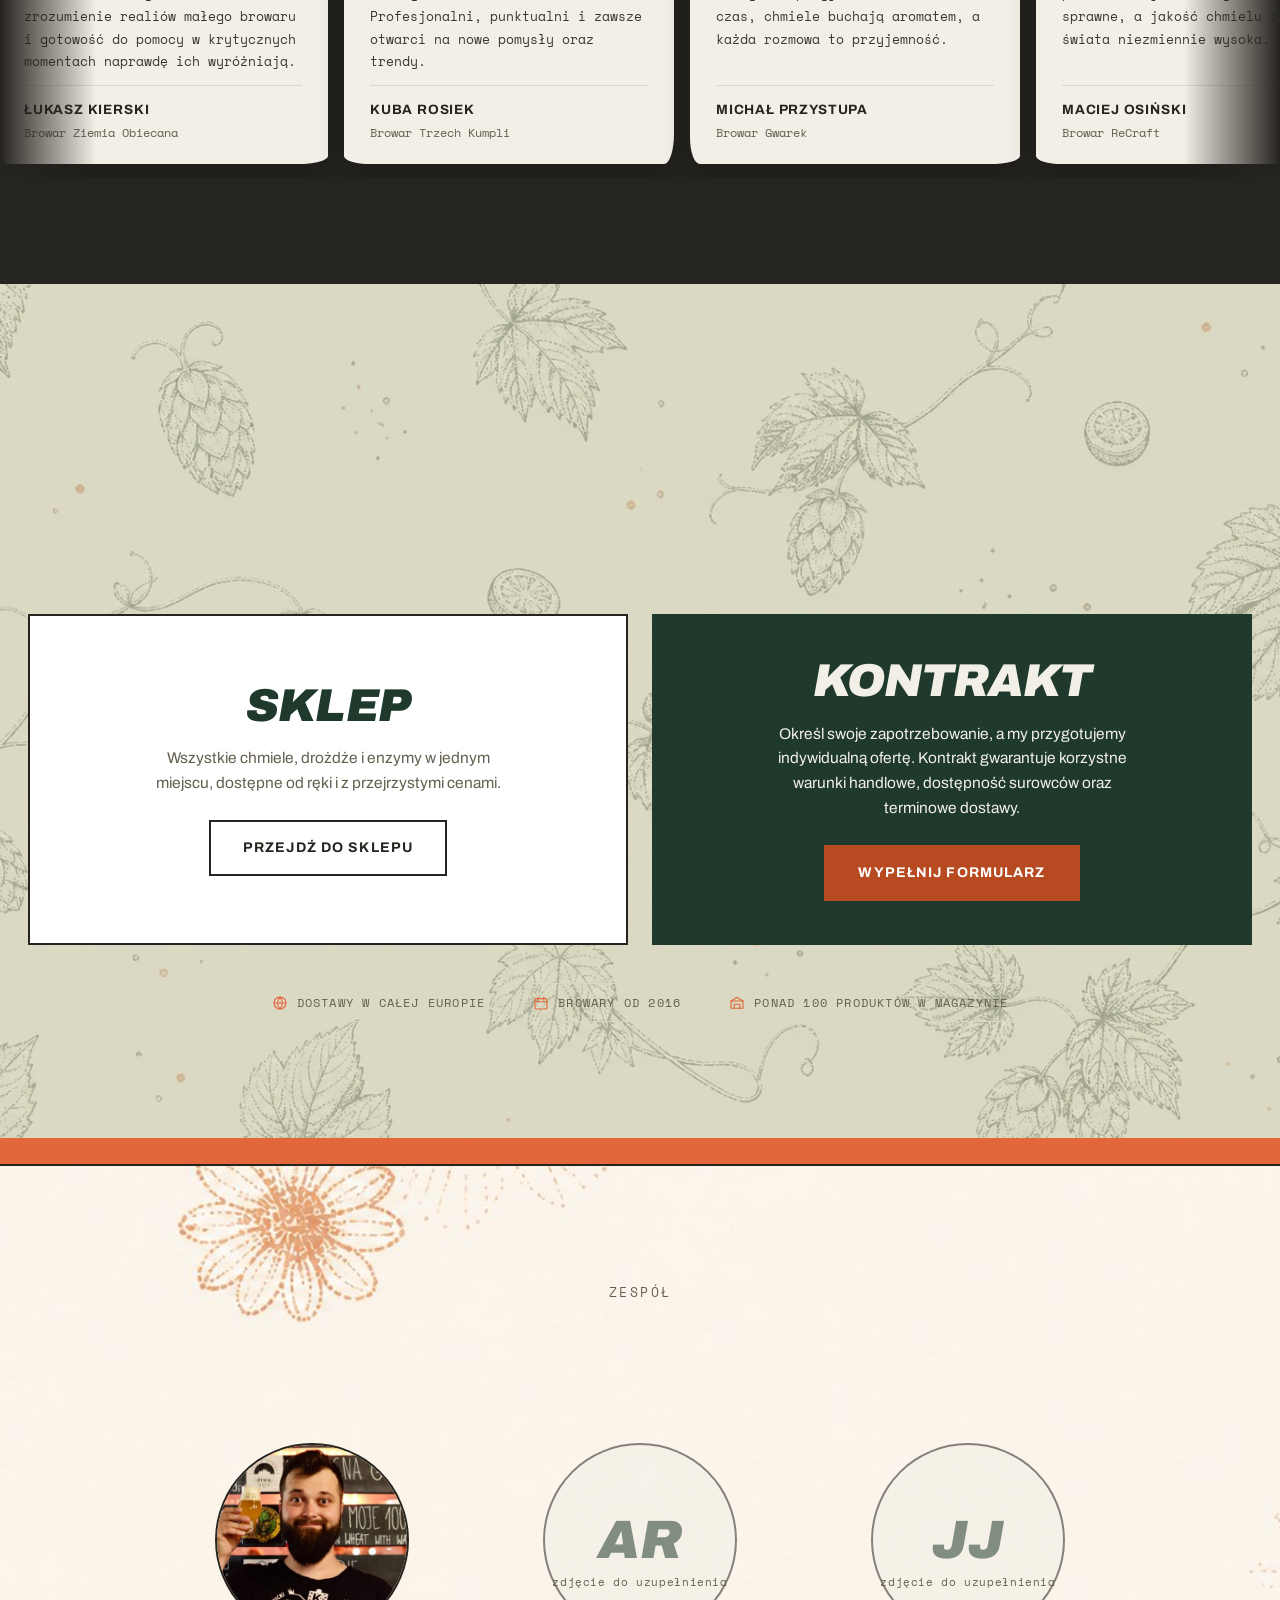
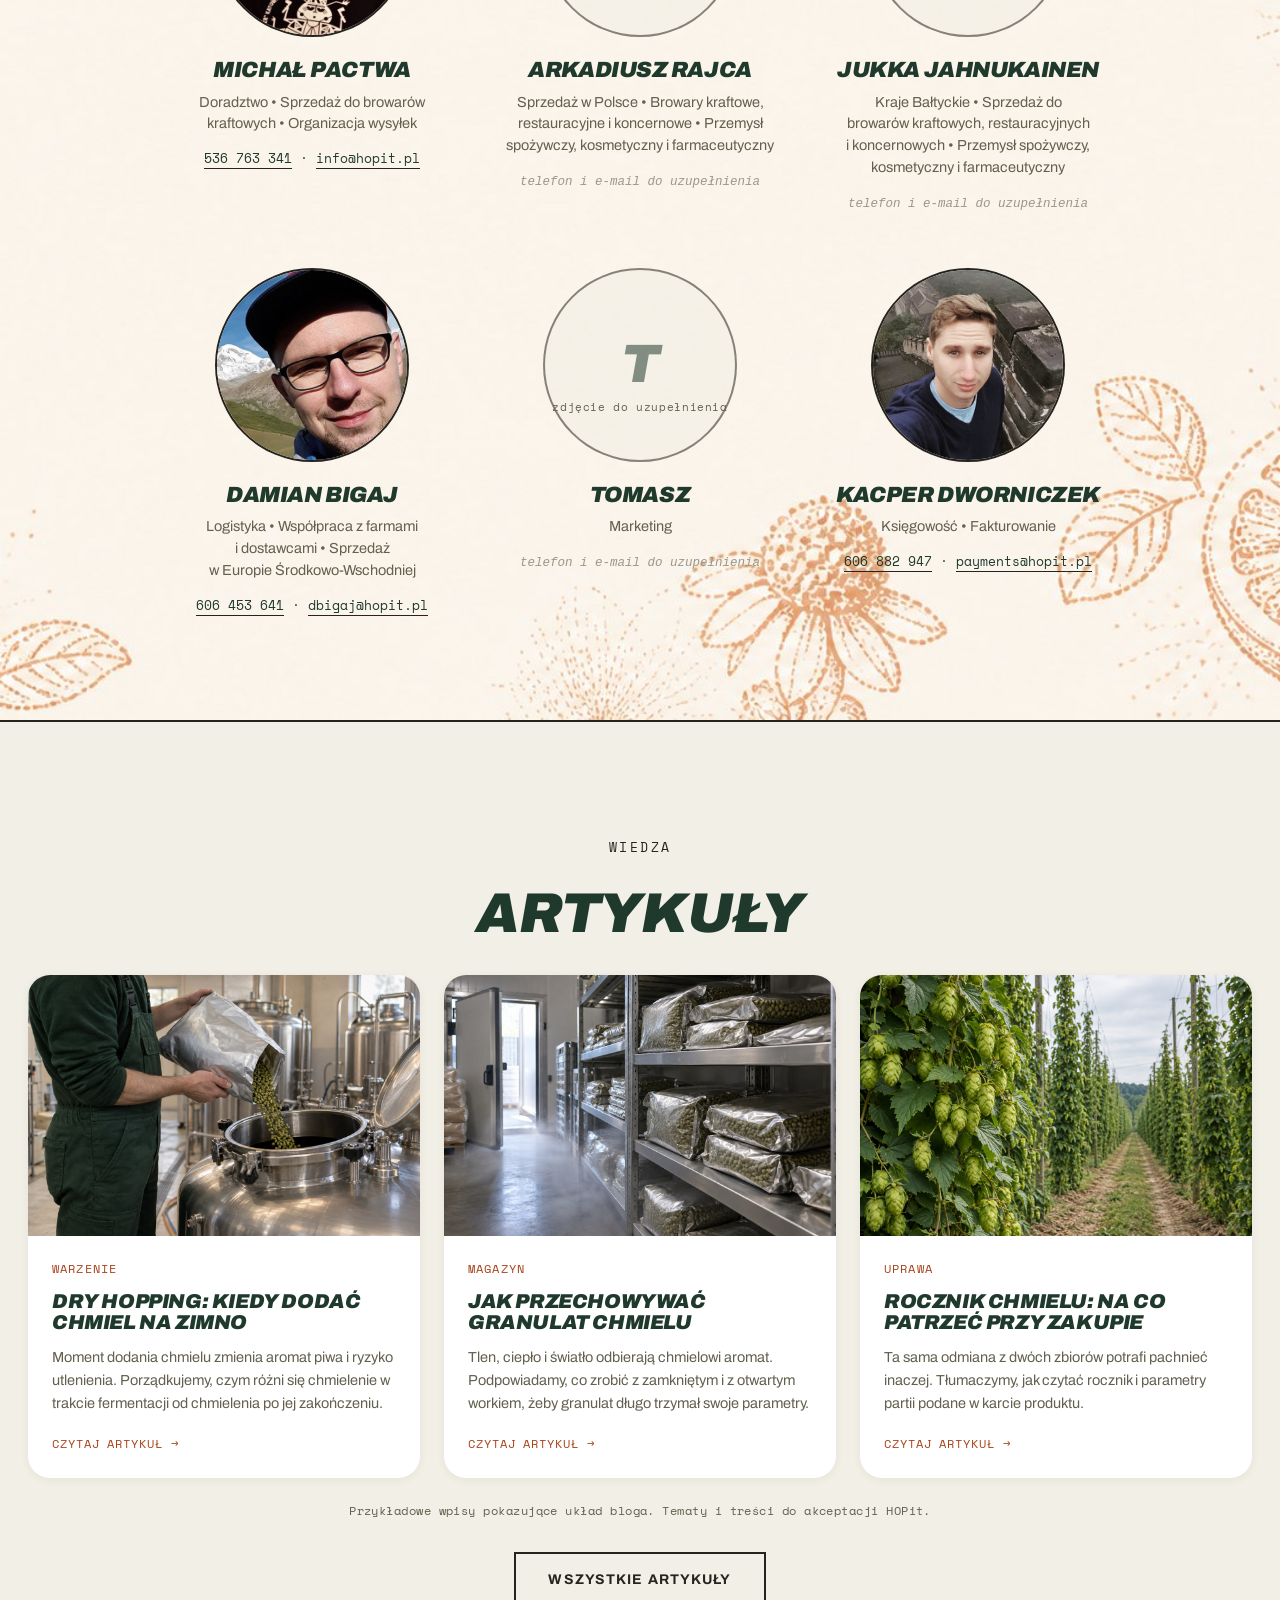
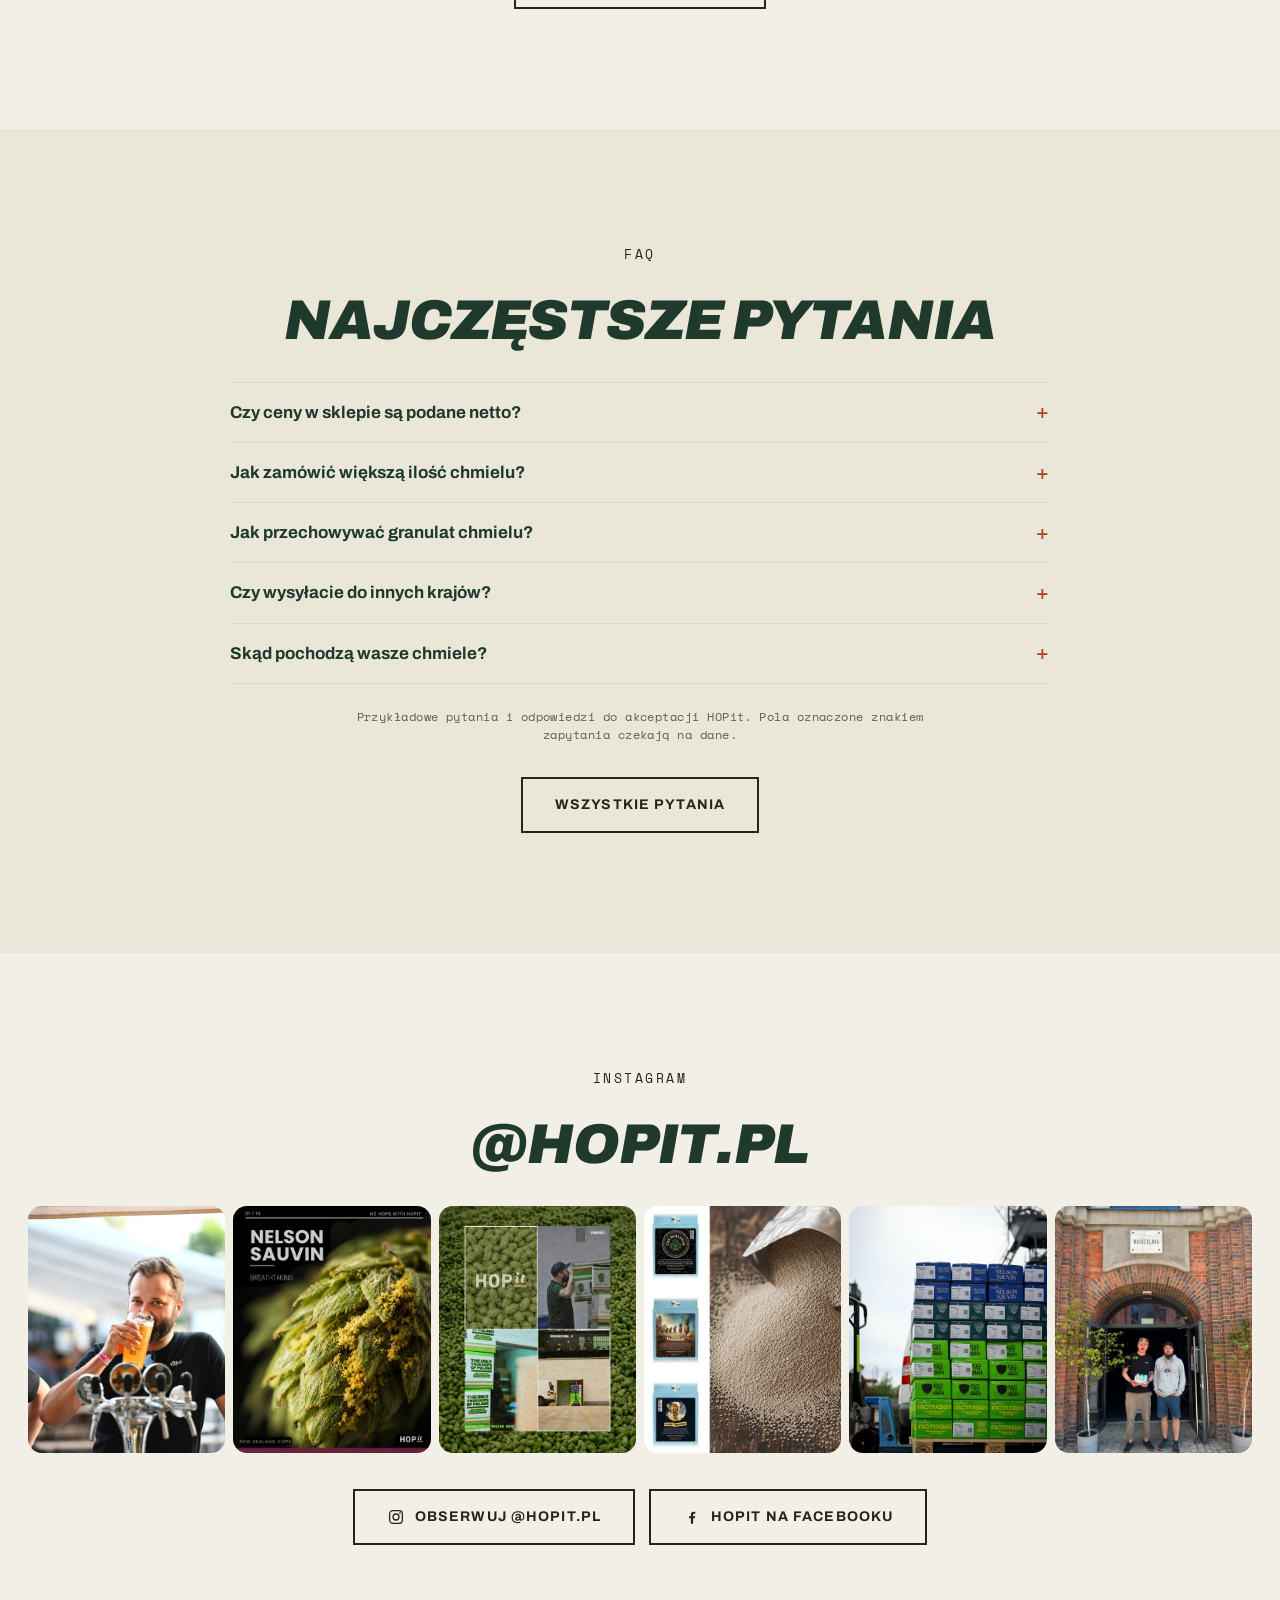
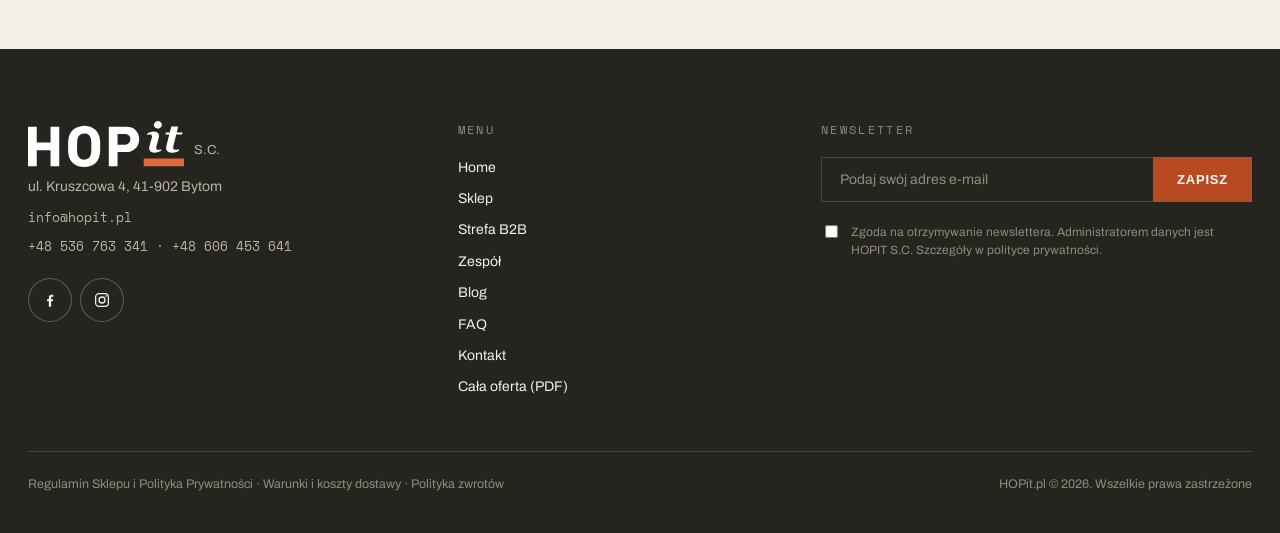
==== commit 27ac122b: "wydanie: runda 4, uwagi klienta z 29.09 Co-Authored-By: Claude Opus 5.5 <noreply@anthropic.com>" ====
--- a/index.html
+++ b/index.html
@@ -40,6 +40,7 @@
         <a href="tel:+48536763341">+48 536 763 341</a>
         <span>ul. Kruszcowa 4, 41-902 Bytom</span>
       </div>
+      <div class="social panel__social" aria-label="HOPit w mediach społecznościowych"><a href="https://www.facebook.com/HOPit.Poland" target="_blank" rel="noopener" aria-label="Facebook"><svg viewBox="0 0 24 24" aria-hidden="true"><path fill="currentColor" d="M13.5 21v-7.2h2.4l.4-2.9h-2.8V9.1c0-.8.3-1.4 1.4-1.4h1.5V5.1c-.3 0-1.1-.1-2.2-.1-2.2 0-3.7 1.3-3.7 3.8v2.1H8v2.9h2.5V21h3Z"/></svg></a><a href="https://www.instagram.com/hopit.pl/" target="_blank" rel="noopener" aria-label="Instagram"><svg viewBox="0 0 24 24" aria-hidden="true"><rect x="3.5" y="3.5" width="17" height="17" rx="4.5" fill="none" stroke="currentColor" stroke-width="1.7"/><circle cx="12" cy="12" r="4" fill="none" stroke="currentColor" stroke-width="1.7"/><circle cx="17.2" cy="6.8" r="1.1" fill="currentColor"/></svg></a></div>
       <div class="panel__jezyki" role="group" aria-label="Wybór języka"><a class="panel__jezyk" href="#" hreflang="pl" aria-current="true">PL</a><a class="panel__jezyk" href="#" hreflang="en">EN</a></div>
     </div>
   </div>
@@ -63,6 +64,10 @@
         <a class="topbar__poz" href="#">Status zamówienia</a>
         <a class="topbar__poz topbar__poz--domyka" href="#">Obserwowane</a>
       </div>
+      <div class="topbar__grupa topbar__grupa--social" aria-label="HOPit w mediach społecznościowych">
+        <a class="topbar__poz topbar__social" href="https://www.facebook.com/HOPit.Poland" target="_blank" rel="noopener" aria-label="Facebook"><svg viewBox="0 0 24 24" aria-hidden="true"><path fill="currentColor" d="M13.5 21v-7.2h2.4l.4-2.9h-2.8V9.1c0-.8.3-1.4 1.4-1.4h1.5V5.1c-.3 0-1.1-.1-2.2-.1-2.2 0-3.7 1.3-3.7 3.8v2.1H8v2.9h2.5V21h3Z"/></svg></a>
+        <a class="topbar__poz topbar__poz--domyka topbar__social" href="https://www.instagram.com/hopit.pl/" target="_blank" rel="noopener" aria-label="Instagram"><svg viewBox="0 0 24 24" aria-hidden="true"><rect x="3.5" y="3.5" width="17" height="17" rx="4.5" fill="none" stroke="currentColor" stroke-width="1.7"/><circle cx="12" cy="12" r="4" fill="none" stroke="currentColor" stroke-width="1.7"/><circle cx="17.2" cy="6.8" r="1.1" fill="currentColor"/></svg></a>
+      </div>
     </div>
   </div>
   <header class="naw">
@@ -86,22 +91,43 @@
 </div>
 
 <section class="hero">
-  <!-- Pętla z pokazu NZ Hops „The Originators” (materiał od dostawcy, 22.09): siedem ujęć, 10,6 s,
+  <!-- Pętla z pokazu NZ Hops „The Originators” (materiał od dostawcy, 22.09): cztery ujęcia po 7 s, 24,4 s (od 23.09),
        podpisy farm wycięte kadrem od dołu. Plik wybiera skrypt poniżej, zanim cokolwiek się pobierze,
        więc telefon ściąga tylko pion 540p. Stara pętla: media/hero-zasyp.mp4. -->
   <video class="hero__wideo" poster="media/hero-plantacja-poster.jpg" muted loop playsinline preload="metadata" aria-hidden="true"
          data-desktop="media/hero-plantacja_1080p.mp4" data-mobile="media/hero-plantacja-mobile_540p.mp4"
          data-poster-mobile="media/hero-plantacja-poster-mobile.jpg"></video>
+  <!-- Przycisk pauzy (WCAG 2.2.2: ruch dłuższy niż 5 s musi dać się zatrzymać).
+       Przy systemowym „ograniczeniu ruchu” film nie startuje sam, tylko czeka na ten przycisk:
+       tak było u klienta 29.09 (Windows z wyłączonymi efektami animacji pokazywał sam plakat). -->
+  <button class="hero__pauza" type="button" hidden>
+    <svg class="hero__pauza-ik hero__pauza-ik--pauza" viewBox="0 0 20 20" aria-hidden="true"><rect x="5" y="4" width="3.2" height="12" rx="1"/><rect x="11.8" y="4" width="3.2" height="12" rx="1"/></svg>
+    <svg class="hero__pauza-ik hero__pauza-ik--start" viewBox="0 0 20 20" aria-hidden="true"><path d="M6 4.2v11.6L15.6 10Z"/></svg>
+    <span class="hero__pauza-tekst">Pauza</span>
+  </button>
   <script>
   (function () {
-    var v = document.currentScript.previousElementSibling;
+    var v = document.querySelector('.hero__wideo');
+    var btn = document.querySelector('.hero__pauza');
     var telefon = matchMedia('(max-width: 767px)').matches;
+    var spokoj = matchMedia('(prefers-reduced-motion: reduce)').matches;
+    var zatrzymany = spokoj; // przy ograniczeniu ruchu startuje dopiero na prośbę
     if (telefon) v.poster = v.dataset.posterMobile;
-    if (matchMedia('(prefers-reduced-motion: reduce)').matches) return; // zostaje sam plakat
-    v.src = telefon ? v.dataset.mobile : v.dataset.desktop;
-    v.play().catch(function () {});
+    function zaladuj() { if (!v.getAttribute('src')) v.src = telefon ? v.dataset.mobile : v.dataset.desktop; }
+    function stan() {
+      btn.classList.toggle('hero__pauza--start', zatrzymany);
+      btn.querySelector('.hero__pauza-tekst').textContent = zatrzymany ? 'Odtwórz film' : 'Pauza';
+    }
+    btn.hidden = false; stan();
+    btn.addEventListener('click', function () {
+      zatrzymany = !zatrzymany;
+      if (zatrzymany) v.pause(); else { zaladuj(); v.play().catch(function () {}); }
+      stan();
+    });
+    if (!zatrzymany) { zaladuj(); v.play().catch(function () {}); }
     // poza kadrem pętla stoi, żeby nie zjadać baterii i procesora
     if ('IntersectionObserver' in window) new IntersectionObserver(function (w) {
+      if (zatrzymany) return;
       w[0].isIntersecting ? v.play().catch(function () {}) : v.pause();
     }, { threshold: 0.01 }).observe(v);
   })();
@@ -113,7 +139,7 @@
       <img class="hero__znak-haslo" src="media/haslo-make-it-bitter.svg" alt="Make it Bitter" width="593" height="58">
     </div>
     <div class="hero__dol">
-      <p class="hero__lead">Chmiele, drożdże, olejki i&nbsp;enzymy</p>
+      <p class="hero__lead">Chmiele, drożdże i&nbsp;enzymy</p>
       <nav class="hero__odnosniki hero__odnosniki--jeden" aria-label="Skróty">
         <a href="sklep.html">Wejdź do sklepu</a>
       </nav>
@@ -126,9 +152,8 @@
     <div class="sekcja-head sekcja-head--srodek polecane__head">
       <div>
         <p class="kicker">Polecane produkty</p>
-        <h2 class="tytul" style="margin-top:14px"><span class="marker"><span class="marker__tresc">Koniecznie <span class="cien">wypróbuj!</span></span></span></h2>
-      </div>
-      <p class="polecane__meta">po jednym z każdej kategorii · ceny netto ze sklepu</p>
+        <h2 class="tytul" style="margin-top:14px"><span class="marker"><span class="marker__tresc">Piwowarskie <span class="cien">pewniaki</span></span></span></h2>
+      </div>
     </div>
   </div>
   <div class="karuzela" tabindex="0" role="group" aria-label="Polecane produkty, przewijanie w poziomie">
@@ -167,6 +192,55 @@
   </div>
 </section>
 
+<!-- Kategorie w wersji 1 z opcji obrazowych (docs/kategorie-opcje/o1): cztery karty na zieleni.
+     Zdjęcia wygenerował Codex ImageGen jako zastępstwo (22.09). -->
+<section class="kategorie kategorie--karty" id="kategorie" aria-label="Kategorie produktów">
+  <div class="wrap">
+    <div class="sekcja-head sekcja-head--srodek">
+      <p class="kicker">Sklep</p>
+      <h2 class="tytul">Chmiel, Drożdże, Enzymy</h2>
+    </div>
+    <div class="kat-karty">
+      <article class="kat-karta">
+        <div class="kat-karta__foto"><img src="media/kategorie/kat-granulat.jpg" alt="Misa granulatu chmielu na tle plantacji" loading="lazy" width="800" height="1200"></div>
+        <div class="kat-karta__tresc">
+          <h3 class="tytul kat-karta__nazwa">Granulat chmielu</h3>
+          <p class="kat-karta__opis">Wszystkie chmiele można również zamawiać za pomocą formularza ofertowego.</p>
+          <p class="kat-karta__dana">chmiele z topowych kierunków</p>
+          <a class="btn btn--obrys kat-karta__btn" href="sklep.html">Zobacz w sklepie</a>
+        </div>
+      </article>
+      <article class="kat-karta">
+        <div class="kat-karta__foto"><img src="media/kategorie/kat-drozdze.jpg" alt="Torebka suszonych drożdży na blacie browaru" loading="lazy" width="800" height="1200"></div>
+        <div class="kat-karta__tresc">
+          <h3 class="tytul kat-karta__nazwa">Drożdże WHC Lab</h3>
+          <p class="kat-karta__opis">Od lagerów po NEIPA i kveiki.</p>
+          <p class="kat-karta__dana">opakowania 500 g</p>
+          <a class="btn btn--obrys kat-karta__btn" href="sklep.html">Zobacz w sklepie</a>
+        </div>
+      </article>
+      <article class="kat-karta">
+        <div class="kat-karta__foto"><img src="media/kategorie/kat-hopzoil.jpg" alt="Fiolki olejku chmielowego przy świeżych szyszkach" loading="lazy" width="800" height="1200"></div>
+        <div class="kat-karta__tresc">
+          <h3 class="tytul kat-karta__nazwa">Hopzoil</h3>
+          <p class="kat-karta__opis">Oleje destylowane ze świeżych szyszek. Alternatywa dla pelletu w dry hoppingu.</p>
+          <p class="kat-karta__dana">olej z chmielu</p>
+          <a class="btn btn--obrys kat-karta__btn" href="sklep.html">Zobacz w sklepie</a>
+        </div>
+      </article>
+      <article class="kat-karta">
+        <div class="kat-karta__foto"><img src="media/kategorie/kat-enzymy.jpg" alt="Szkło laboratoryjne z preparatami w laboratorium browaru" loading="lazy" width="800" height="1200"></div>
+        <div class="kat-karta__tresc">
+          <h3 class="tytul kat-karta__nazwa">Enzymy i środki procesowe</h3>
+          <p class="kat-karta__opis">Dodatki funkcjonalne i preparaty enzymatyczne.</p>
+          <p class="kat-karta__dana">6 preparatów</p>
+          <a class="btn btn--obrys kat-karta__btn" href="sklep.html">Zobacz w sklepie</a>
+        </div>
+      </article>
+    </div>
+  </div>
+</section>
+
 <section class="opinie" id="opinie">
   <div class="wrap">
     <div class="sekcja-head">
@@ -190,68 +264,19 @@
   </div>
 </section>
 
-<!-- Kategorie w wersji 1 z opcji obrazowych (docs/kategorie-opcje/o1): cztery karty na zieleni.
-     Zdjęcia wygenerował Codex ImageGen jako zastępstwo (22.09). -->
-<section class="kategorie kategorie--karty" id="kategorie" aria-label="Kategorie produktów">
-  <div class="wrap">
-    <div class="sekcja-head sekcja-head--srodek">
-      <p class="kicker">Sklep</p>
-      <h2 class="tytul">Granulat Chmielu, Drożdże,<br> Hopzoil, Enzymy</h2>
-    </div>
-    <div class="kat-karty">
-      <article class="kat-karta">
-        <div class="kat-karta__foto"><img src="media/kategorie/kat-granulat.jpg" alt="Misa granulatu chmielu na tle plantacji" loading="lazy" width="800" height="1200"></div>
-        <div class="kat-karta__tresc">
-          <h3 class="tytul kat-karta__nazwa">Granulat chmielu</h3>
-          <p class="kat-karta__opis">Wszystkie chmiele można również zamawiać za pomocą formularza kontraktowego.</p>
-          <p class="kat-karta__dana">chmiele z topowych kierunków</p>
-          <a class="btn btn--obrys kat-karta__btn" href="sklep.html">Zobacz w sklepie</a>
-        </div>
-      </article>
-      <article class="kat-karta">
-        <div class="kat-karta__foto"><img src="media/kategorie/kat-drozdze.jpg" alt="Torebka suszonych drożdży na blacie browaru" loading="lazy" width="800" height="1200"></div>
-        <div class="kat-karta__tresc">
-          <h3 class="tytul kat-karta__nazwa">Drożdże WHC Lab</h3>
-          <p class="kat-karta__opis">Od lagerów po NEIPA i kveiki.</p>
-          <p class="kat-karta__dana">opakowania 500 g</p>
-          <a class="btn btn--obrys kat-karta__btn" href="sklep.html">Zobacz w sklepie</a>
-        </div>
-      </article>
-      <article class="kat-karta">
-        <div class="kat-karta__foto"><img src="media/kategorie/kat-hopzoil.jpg" alt="Fiolki olejku chmielowego przy świeżych szyszkach" loading="lazy" width="800" height="1200"></div>
-        <div class="kat-karta__tresc">
-          <h3 class="tytul kat-karta__nazwa">Hopzoil</h3>
-          <p class="kat-karta__opis">Oleje destylowane ze świeżych szyszek. Alternatywa dla pelletu w dry hoppingu.</p>
-          <p class="kat-karta__dana">olej z chmielu</p>
-          <a class="btn btn--obrys kat-karta__btn" href="sklep.html">Zobacz w sklepie</a>
-        </div>
-      </article>
-      <article class="kat-karta">
-        <div class="kat-karta__foto"><img src="media/kategorie/kat-enzymy.jpg" alt="Szkło laboratoryjne z preparatami w laboratorium browaru" loading="lazy" width="800" height="1200"></div>
-        <div class="kat-karta__tresc">
-          <h3 class="tytul kat-karta__nazwa">Enzymy i środki procesowe</h3>
-          <p class="kat-karta__opis">Dodatki funkcjonalne i preparaty enzymatyczne.</p>
-          <p class="kat-karta__dana">6 preparatów</p>
-          <a class="btn btn--obrys kat-karta__btn" href="sklep.html">Zobacz w sklepie</a>
-        </div>
-      </article>
-    </div>
-  </div>
-</section>
-
 <section class="kontrakt kontrakt--drogi" id="kontrakt">
   <div class="wrap">
-    <h2 class="tytul tytul--ciemny"><span class="marker"><span class="marker__tresc">Jak kupować</span></span></h2>
+    <h2 class="tytul tytul--ciemny"><span class="marker"><span class="marker__tresc">Jak możemy współpracować?</span></span></h2>
     <div class="dwie-drogi">
+      <article class="droga droga--biala">
+        <h3 class="tytul droga__nazwa">Sklep</h3>
+        <p class="droga__opis">Wszystkie chmiele, drożdże i&nbsp;enzymy w&nbsp;jednym miejscu, dostępne od&nbsp;ręki i&nbsp;z&nbsp;przejrzystymi cenami.</p>
+        <a class="btn btn--obrys droga__btn" href="sklep.html">Przejdź do sklepu</a>
+      </article>
       <article class="droga droga--nori">
         <h3 class="tytul droga__nazwa">Kontrakt</h3>
-        <p class="droga__opis">Powiedz nam ile chmielu potrzebujesz, a&nbsp;my wrócimy do Ciebie z&nbsp;indywidualną ofertą. Kontrakt to gwarancja atrakcyjnej ceny i&nbsp;pewnej dostawy.</p>
+        <p class="droga__opis">Określ swoje zapotrzebowanie, a&nbsp;my przygotujemy indywidualną ofertę. Kontrakt gwarantuje korzystne warunki handlowe, dostępność surowców oraz terminowe dostawy.</p>
         <a class="btn btn--akcent droga__btn" href="b2b.html#formularz">Wypełnij formularz</a>
-      </article>
-      <article class="droga droga--biala">
-        <h3 class="tytul droga__nazwa">Sklep</h3>
-        <p class="droga__opis">Wszystkie odmiany, oleje i&nbsp;drożdże z&nbsp;cenami. Kupujesz od&nbsp;ręki, bez pytania o&nbsp;wycenę.</p>
-        <a class="btn btn--obrys droga__btn" href="sklep.html">Przejdź do sklepu</a>
       </article>
     </div>
     <p class="kontrakt__dowod kontrakt__dowod--ciemny">
@@ -261,7 +286,6 @@
     </p>
   </div>
   <span class="kontrakt__pas" aria-hidden="true"></span>
-  <canvas class="fizyka" aria-hidden="true"></canvas>
 </section>
 
 
@@ -269,27 +293,77 @@
 <section class="zespol zespol--kola" id="zespol">
   <div class="wrap">
     <div class="sekcja-head sekcja-head--srodek">
-      <p class="kicker">Zespół HOPit</p>
-      <h2 class="tytul"><span class="marker"><span class="marker__tresc">Prawdziwi <span class="cien">ludzie</span></span></span></h2>
-    </div>
-    <div class="kola">
+      <p class="kicker">Zespół</p>
+      <h2 class="tytul"><span class="marker"><span class="marker__tresc">Poznajmy <span class="cien">się</span></span></span></h2>
+    </div>
+    <!-- Sześć osób w kolejności z uwag klienta z 29.09. Opis wysuwa się po najechaniu
+         na zdjęcie; na dotyku po stuknięciu (zespol.js przełącza aria-expanded). -->
+    <div class="kola kola--szesc">
       <article class="kolo-osoba">
-        <img class="kolo-osoba__foto" src="media/portret-damian-bigaj.jpg" alt="Damian Bigaj" width="440" height="440" loading="lazy">
+        <button class="kolo-osoba__odkryj" type="button" aria-expanded="false" aria-controls="bio-1" aria-label="Michał Pactwa: pokaż opis">
+          <img class="kolo-osoba__foto" src="media/portret-michal-pactwa.jpg" alt="" width="440" height="440" loading="lazy">
+        </button>
+        <div class="kolo-osoba__bio" id="bio-1">
+          <p class="do-uzup">Krótki opis do uzupełnienia, 3–4 zdania o&nbsp;tym, czym się zajmuje i&nbsp;w&nbsp;czym pomaga browarom.</p>
+        </div>
+        <h3 class="tytul kolo-osoba__imie">Michał Pactwa</h3>
+        <p class="kolo-osoba__obszar">Doradztwo • Sprzedaż do browarów kraftowych • Organizacja wysyłek</p>
+        <p class="kolo-osoba__kontakt"><a href="tel:+48536763341">536 763 341</a> · <a href="mailto:info@hopit.pl">info@hopit.pl</a></p>
+      </article>
+      <article class="kolo-osoba">
+        <button class="kolo-osoba__odkryj" type="button" aria-expanded="false" aria-controls="bio-2" aria-label="Arkadiusz Rajca: pokaż opis">
+          <span class="kolo-osoba__foto kolo-osoba__foto--brak" aria-hidden="true">AR</span><span class="kolo-osoba__brak">zdjęcie do uzupełnienia</span>
+        </button>
+        <div class="kolo-osoba__bio" id="bio-2">
+          <p class="do-uzup">Krótki opis do uzupełnienia, 3–4 zdania o&nbsp;tym, czym się zajmuje i&nbsp;w&nbsp;czym pomaga browarom.</p>
+        </div>
+        <h3 class="tytul kolo-osoba__imie">Arkadiusz Rajca</h3>
+        <p class="kolo-osoba__obszar">Sprzedaż w&nbsp;Polsce • Browary kraftowe, restauracyjne i&nbsp;koncernowe • Przemysł spożywczy, kosmetyczny i&nbsp;farmaceutyczny</p>
+        <p class="kolo-osoba__kontakt"><span class="do-uzup">telefon i e-mail do uzupełnienia</span></p>
+      </article>
+      <article class="kolo-osoba">
+        <button class="kolo-osoba__odkryj" type="button" aria-expanded="false" aria-controls="bio-3" aria-label="Jukka Jahnukainen: pokaż opis">
+          <span class="kolo-osoba__foto kolo-osoba__foto--brak" aria-hidden="true">JJ</span><span class="kolo-osoba__brak">zdjęcie do uzupełnienia</span>
+        </button>
+        <div class="kolo-osoba__bio" id="bio-3">
+          <p class="do-uzup">Krótki opis do uzupełnienia, 3–4 zdania o&nbsp;tym, czym się zajmuje i&nbsp;w&nbsp;czym pomaga browarom.</p>
+        </div>
+        <h3 class="tytul kolo-osoba__imie">Jukka Jahnukainen</h3>
+        <p class="kolo-osoba__obszar">Kraje Bałtyckie • Sprzedaż do browarów kraftowych, restauracyjnych i&nbsp;koncernowych • Przemysł spożywczy, kosmetyczny i&nbsp;farmaceutyczny</p>
+        <p class="kolo-osoba__kontakt"><span class="do-uzup">telefon i e-mail do uzupełnienia</span></p>
+      </article>
+      <article class="kolo-osoba">
+        <button class="kolo-osoba__odkryj" type="button" aria-expanded="false" aria-controls="bio-4" aria-label="Damian Bigaj: pokaż opis">
+          <img class="kolo-osoba__foto" src="media/portret-damian-bigaj.jpg" alt="" width="440" height="440" loading="lazy">
+        </button>
+        <div class="kolo-osoba__bio" id="bio-4">
+          <p class="do-uzup">Krótki opis do uzupełnienia, 3–4 zdania o&nbsp;tym, czym się zajmuje i&nbsp;w&nbsp;czym pomaga browarom.</p>
+        </div>
         <h3 class="tytul kolo-osoba__imie">Damian Bigaj</h3>
-        <p class="kolo-osoba__rola">logistyka</p>
-        <p class="kolo-osoba__mail">dbigaj@hopit.pl</p>
+        <p class="kolo-osoba__obszar">Logistyka • Współpraca z&nbsp;farmami i&nbsp;dostawcami • Sprzedaż w&nbsp;Europie Środkowo-Wschodniej</p>
+        <p class="kolo-osoba__kontakt"><a href="tel:+48606453641">606 453 641</a> · <a href="mailto:dbigaj@hopit.pl">dbigaj@hopit.pl</a></p>
       </article>
       <article class="kolo-osoba">
-        <img class="kolo-osoba__foto" src="media/portret-kacper-dworniczek.jpg" alt="Kacper Dworniczek" width="440" height="440" loading="lazy">
+        <button class="kolo-osoba__odkryj" type="button" aria-expanded="false" aria-controls="bio-5" aria-label="Tomasz: pokaż opis">
+          <span class="kolo-osoba__foto kolo-osoba__foto--brak" aria-hidden="true">T</span><span class="kolo-osoba__brak">zdjęcie do uzupełnienia</span>
+        </button>
+        <div class="kolo-osoba__bio" id="bio-5">
+          <p class="do-uzup">Krótki opis do uzupełnienia, 3–4 zdania o&nbsp;tym, czym się zajmuje i&nbsp;w&nbsp;czym pomaga browarom.</p>
+        </div>
+        <h3 class="tytul kolo-osoba__imie">Tomasz</h3>
+        <p class="kolo-osoba__obszar">Marketing</p>
+        <p class="kolo-osoba__kontakt"><span class="do-uzup">telefon i e-mail do uzupełnienia</span></p>
+      </article>
+      <article class="kolo-osoba">
+        <button class="kolo-osoba__odkryj" type="button" aria-expanded="false" aria-controls="bio-6" aria-label="Kacper Dworniczek: pokaż opis">
+          <img class="kolo-osoba__foto" src="media/portret-kacper-dworniczek.jpg" alt="" width="440" height="440" loading="lazy">
+        </button>
+        <div class="kolo-osoba__bio" id="bio-6">
+          <p class="do-uzup">Krótki opis do uzupełnienia, 3–4 zdania o&nbsp;tym, czym się zajmuje i&nbsp;w&nbsp;czym pomaga browarom.</p>
+        </div>
         <h3 class="tytul kolo-osoba__imie">Kacper Dworniczek</h3>
-        <p class="kolo-osoba__rola">sprzedaż</p>
-        <p class="kolo-osoba__mail">info@hopit.pl</p>
-      </article>
-      <article class="kolo-osoba">
-        <img class="kolo-osoba__foto" src="media/portret-michal-pactwa.jpg" alt="Michał Pactwa" width="440" height="440" loading="lazy">
-        <h3 class="tytul kolo-osoba__imie">Michał Pactwa</h3>
-        <p class="kolo-osoba__rola">chmiel</p>
-        <p class="kolo-osoba__mail">info@hopit.pl</p>
+        <p class="kolo-osoba__obszar">Księgowość • Fakturowanie</p>
+        <p class="kolo-osoba__kontakt"><a href="tel:+48606882947">606 882 947</a> · <a href="mailto:payments@hopit.pl">payments@hopit.pl</a></p>
       </article>
     </div>
   </div>
@@ -354,7 +428,7 @@
       </details>
       <details class="faq__poz">
         <summary class="faq__pytanie">Jak zamówić większą ilość chmielu?</summary>
-        <div class="faq__odp"><p>Wypełnij <a href="b2b.html#formularz">formularz kontraktowy</a> w strefie B2B. Powiedz nam, ile chmielu potrzebujesz, a wrócimy do Ciebie z&nbsp;indywidualną ofertą. Kontrakt to gwarancja atrakcyjnej ceny i&nbsp;pewnej dostawy.</p></div>
+        <div class="faq__odp"><p>Wypełnij <a href="b2b.html#formularz">formularz ofertowy</a> w strefie B2B. Określ swoje zapotrzebowanie, a&nbsp;my przygotujemy indywidualną ofertę. Kontrakt gwarantuje korzystne warunki handlowe, dostępność surowców oraz terminowe dostawy.</p></div>
       </details>
       <details class="faq__poz">
         <summary class="faq__pytanie">Jak przechowywać granulat chmielu?</summary>
@@ -391,6 +465,11 @@
       <a href="https://www.instagram.com/p/DcbBupYMl-V/" target="_blank" rel="noopener"><img src="media/instagram/ig-05.jpg" alt="Post HOPit na Instagramie z 24 sierpnia 2026" loading="lazy" width="512" height="640"></a>
       <a href="https://www.instagram.com/p/DcA17EYihdb/" target="_blank" rel="noopener"><img src="media/instagram/ig-06.jpg" alt="Post HOPit na Instagramie z 14 sierpnia 2026" loading="lazy" width="512" height="640"></a>
     </div>
+    <!-- Facebook pod Instagramem: pytanie klienta z 29.09 („czy pod tym będzie miejsce dla facebooka”) -->
+    <p class="insta__dalej">
+      <a class="btn btn--obrys insta__btn" href="https://www.instagram.com/hopit.pl/" target="_blank" rel="noopener"><svg viewBox="0 0 24 24" aria-hidden="true"><rect x="3.5" y="3.5" width="17" height="17" rx="4.5" fill="none" stroke="currentColor" stroke-width="1.7"/><circle cx="12" cy="12" r="4" fill="none" stroke="currentColor" stroke-width="1.7"/><circle cx="17.2" cy="6.8" r="1.1" fill="currentColor"/></svg>Obserwuj @hopit.pl</a>
+      <a class="btn btn--obrys insta__btn" href="https://www.facebook.com/HOPit.Poland" target="_blank" rel="noopener"><svg viewBox="0 0 24 24" aria-hidden="true"><path fill="currentColor" d="M13.5 21v-7.2h2.4l.4-2.9h-2.8V9.1c0-.8.3-1.4 1.4-1.4h1.5V5.1c-.3 0-1.1-.1-2.2-.1-2.2 0-3.7 1.3-3.7 3.8v2.1H8v2.9h2.5V21h3Z"/></svg>HOPit na Facebooku</a>
+    </p>
   </div>
 </section>
 
@@ -440,8 +519,8 @@
     document.querySelectorAll("video.hero__kadr, video.hero__wideo").forEach(function(v){ v.removeAttribute("autoplay"); v.pause(); });
   }
 </script>
-<script src="fizyka.js"></script>
 <script src="opinie.js"></script>
+<script src="zespol.js"></script>
 <nav class="appbar" aria-label="Skróty">
   <a class="appbar__poz" href="sklep.html">
     <svg viewBox="0 0 24 24" aria-hidden="true"><path d="M4 7h16l-1.2 12.2a2 2 0 0 1-2 1.8H7.2a2 2 0 0 1-2-1.8L4 7Z" fill="none" stroke="currentColor" stroke-width="1.7"/><path d="M8.5 7V5.6a3.5 3.5 0 0 1 7 0V7" fill="none" stroke="currentColor" stroke-width="1.7"/></svg>
--- a/design.css
+++ b/design.css
@@ -519,6 +519,7 @@
 .panel__etykieta{font-family:var(--f-mono);font-size:11px;letter-spacing:.2em;text-transform:uppercase;color:var(--tekst-2)}
 .panel__kontakt{display:flex;flex-direction:column;gap:5px;font-family:var(--f-mono);font-size:12.5px;color:var(--grafit)}
 .panel__kontakt a:hover{color:var(--akcent)}
+.panel__social{margin-top:14px}
 /* wybór języka: na wąskim ekranie topbar znika, więc to jedyne przełączenie.
    Etykieta ma 12 px, więc cel dotykowy robi padding, a ujemny margines zdejmuje
    go z układu, żeby napisy stały w jednej linii z resztą stopki panelu. */
@@ -658,14 +659,10 @@
   .opinia{flex:0 0 78vw;max-width:330px}
 }
 
-/* ============ sypiące się peletki w sekcji kontraktu ============ */
-.kontrakt{padding-bottom:calc(var(--sekcja) + 120px)}
-.fizyka{
-  /* canvas jest elementem zastępowanym: przy height:auto bierze rozmiar bufora
-     i ignoruje bottom, dlatego wysokość podajemy wprost */
-  position:absolute;left:0;top:0;width:100%;height:calc(100% - 26px);
-  display:block;pointer-events:none;z-index:2;
-}
+/* ============ pas akcentu pod sekcją współpracy ============
+   Sypiące się szyszki (fizyka.js) usunięte na prośbę klienta z 29.09,
+   razem z zapasem 120 px, na którym się zatrzymywały. */
+.kontrakt{padding-bottom:calc(var(--sekcja) + 26px)}
 .kontrakt__pas{
   position:absolute;left:0;right:0;bottom:0;height:26px;background:var(--akcent);z-index:1;
 }
@@ -733,6 +730,55 @@
 .kolo-osoba__rola{font-family:var(--f-mono);font-size:12px;letter-spacing:.14em;text-transform:uppercase;color:var(--akcent);margin:2px 0 0}
 .kolo-osoba__mail{font-family:var(--f-mono);font-size:12.5px;color:var(--tekst-2);margin:6px 0 0}
 
+/* ============ zespół: sześć osób i opis po najechaniu (uwagi klienta z 29.09) ============
+   Baza to dotyk: opis ukryty, stuknięcie w zdjęcie przełącza aria-expanded (zespol.js).
+   Na myszy opis wysuwa się po najechaniu i przy fokusie z klawiatury. */
+.kola--szesc{display:grid;grid-template-columns:repeat(3,minmax(0,280px));justify-content:center;gap:56px 48px}
+.kola--szesc .kolo-osoba{width:auto;position:relative}
+.kolo-osoba__odkryj{
+  all:unset;cursor:pointer;display:block;position:relative;border-radius:50%;margin-bottom:20px;
+}
+.kolo-osoba__odkryj:focus-visible{outline:3px solid var(--akcent);outline-offset:6px}
+.kolo-osoba__odkryj .kolo-osoba__foto{margin-bottom:0;display:block}
+.kolo-osoba__foto--brak{
+  display:flex!important;align-items:center;justify-content:center;background:var(--krem);
+  font-family:var(--f-display);font-weight:900;font-style:italic;font-size:54px;color:var(--nori);opacity:.55;
+}
+.kolo-osoba__brak{
+  position:absolute;left:50%;bottom:44px;transform:translateX(-50%);white-space:nowrap;
+  font-family:var(--f-mono);font-size:10.5px;letter-spacing:.06em;color:var(--tekst-2);
+}
+.kolo-osoba__obszar{font-size:14.5px;line-height:1.5;color:var(--tekst-2);margin:6px 0 0;text-wrap:balance}
+.kolo-osoba__kontakt{font-family:var(--f-mono);font-size:12.5px;color:var(--nori);margin:10px 0 0}
+.kolo-osoba__kontakt a{color:inherit;text-decoration:none;border-bottom:1px solid var(--linia-mocna)}
+.kolo-osoba__kontakt a:hover{color:var(--akcent)}
+/* miejsca czekające na dane od klienta: widoczne, ale ciche */
+.do-uzup{color:#9B978A;font-style:italic}
+.kolo-osoba__bio{
+  position:absolute;left:50%;top:-4px;z-index:3;width:min(280px,86vw);min-height:198px;
+  transform:translate(-50%,8px);opacity:0;visibility:hidden;pointer-events:none;
+  display:flex;align-items:center;padding:24px 26px;border-radius:24px;text-align:left;
+  background:var(--nori);color:var(--krem);box-shadow:0 18px 40px rgba(20,26,20,.28);
+  font-size:15px;line-height:1.55;transition:opacity .2s,transform .2s,visibility 0s .2s;
+}
+.kolo-osoba__bio p{margin:0}
+.kolo-osoba__bio .do-uzup{color:#C9C4B5}
+.kolo-osoba__odkryj[aria-expanded="true"] + .kolo-osoba__bio{
+  opacity:1;visibility:visible;pointer-events:auto;transform:translate(-50%,0);transition:opacity .2s,transform .2s;
+}
+@media (hover:hover){
+  .kolo-osoba__odkryj:hover + .kolo-osoba__bio,
+  .kolo-osoba__odkryj:focus-visible + .kolo-osoba__bio{
+    opacity:1;visibility:visible;transform:translate(-50%,0);transition:opacity .2s,transform .2s;
+  }
+}
+@media (prefers-reduced-motion: reduce){.kolo-osoba__bio{transition:none}}
+@media (max-width:900px){.kola--szesc{grid-template-columns:repeat(2,minmax(0,1fr));gap:44px 20px}}
+@media (max-width:560px){
+  .kola--szesc{grid-template-columns:1fr}
+  .kolo-osoba__obszar{max-width:320px;margin-inline:auto}
+}
+
 @media (max-width:900px){
   .kat-w{grid-template-columns:44px minmax(0,1fr) 28px;row-gap:6px}
   .kat-w__dana{grid-column:2;font-size:11.5px}
@@ -896,6 +942,10 @@
 .topbar__poz--mocny,.topbar__tel{color:var(--krem);font-weight:700}
 a.topbar__poz:hover{color:var(--krem);background:#2E2B25}
 .topbar__ikona{width:17.08px;height:17.08px;opacity:.2;display:block}
+/* Facebook i Instagram w pasku (uwaga klienta z 29.09): same ikony, cel 44×44 jak wysokość paska */
+.topbar__social{padding:0;width:44px;justify-content:center;color:var(--krem)}
+.topbar__social svg{width:17px;height:17px;display:block}
+a.topbar__social:hover{color:var(--akcent)}
 
 .naw{
   position:relative;height:var(--naw-h);display:flex;align-items:center;
@@ -945,8 +995,10 @@
 .belka--hero{background:transparent}
 .belka--hero .naw{background:transparent;border-bottom:0}
 .belka--hero.belka--przypieta{
-  background:color-mix(in srgb, var(--krem) 94%, transparent);
-  backdrop-filter:blur(8px);
+  /* 40% kremu (uwaga klienta z 29.09: jednolity beż za mocno rzucał się w oczy);
+     czytelność znaku i pola szukania trzyma rozmycie tła, nie krycie */
+  background:color-mix(in srgb, var(--krem) 40%, transparent);
+  -webkit-backdrop-filter:blur(18px) saturate(1.2);backdrop-filter:blur(18px) saturate(1.2);
   border-bottom:2px solid var(--linia-mocna);
   box-shadow:0 10px 26px rgba(38,36,31,.12);
 }
@@ -963,6 +1015,18 @@
 }
 .belka__czujnik{height:1px;margin-top:-1px}
 .hero__wideo{position:absolute;inset:0;width:100%;height:100%;object-fit:cover;display:block}
+.hero__pauza{
+  position:absolute;right:28px;bottom:28px;z-index:3;display:inline-flex;align-items:center;gap:8px;
+  min-height:44px;padding:0 16px;border:1px solid rgba(242,239,230,.45);border-radius:999px;cursor:pointer;
+  background:rgba(20,26,20,.38);color:var(--krem);-webkit-backdrop-filter:blur(6px);backdrop-filter:blur(6px);
+  font-family:var(--f-mono);font-size:12px;letter-spacing:.08em;text-transform:uppercase;
+}
+.hero__pauza:hover{background:rgba(20,26,20,.6)}
+.hero__pauza:focus-visible{outline:3px solid var(--akcent);outline-offset:3px}
+.hero__pauza-ik{width:16px;height:16px;fill:currentColor}
+.hero__pauza-ik--start,.hero__pauza--start .hero__pauza-ik--pauza{display:none}
+.hero__pauza--start .hero__pauza-ik--start{display:block}
+@media (max-width:900px){.hero__pauza{right:16px;bottom:16px}}
 .hero__grad{
   position:absolute;inset:0;
   background:linear-gradient(180deg,rgba(20,26,20,.62) 0%,rgba(20,26,20,.34) 20%,rgba(20,26,20,.5) 42%,rgba(20,26,20,.68) 72%,rgba(20,26,20,.9) 100%);
@@ -1024,10 +1088,12 @@
 /* nawigacja na podstronach: bez zdjęcia pod spodem, więc jasna.
    Przyklejenie przejęła .belka, tutaj zostaje samo tło i granica. */
 .naw--jasna{
-  background:color-mix(in srgb, var(--krem) 92%, transparent);
-  backdrop-filter:blur(8px);
+  background:color-mix(in srgb, var(--krem) 40%, transparent);
+  -webkit-backdrop-filter:blur(18px) saturate(1.2);backdrop-filter:blur(18px) saturate(1.2);
   border-bottom:2px solid var(--linia-mocna);
 }
+/* znak w belce na 80% krycia (uwaga klienta z 29.09) */
+.belka .znak .logo__znak{opacity:.8}
 /* selektor zbiorczy zniknął przy sprzątaniu reguł rysowanego logotypu,
    przez co koszyk i menu były białe na kremowej belce (kontrast 1,15:1) */
 .naw--jasna .koszyk,.naw--jasna .wyzwalacz{color:var(--grafit)}
@@ -1240,3 +1306,13 @@
   background:var(--krem);display:grid;place-items:center;
   font-family:var(--f-mono);font-size:9.5px;letter-spacing:.08em;color:var(--grafit);
 }
+
+/* Instagram i Facebook pod siatką postów (uwaga klienta z 29.09) */
+.insta__dalej{display:flex;flex-wrap:wrap;justify-content:center;gap:14px;margin:36px 0 0}
+.insta__btn{display:inline-flex;align-items:center;gap:10px}
+.insta__btn svg{width:18px;height:18px;flex:0 0 auto}
+@media (max-width:560px){.insta__dalej{flex-direction:column;align-items:stretch}.insta__btn{justify-content:center}}
+.filtr__liczba{margin-left:auto;color:var(--tekst-2)}
+/* „WSPÓŁPRACOWAĆ?” to jedno słowo o szerokości ~10,6 em: na telefonie nagłówek skaluje się
+   do dostępnej szerokości, zamiast wyjść za kadr (38 px dawało 404 px przy 334 px miejsca) */
+@media (max-width:560px){#kontrakt > .wrap > .tytul{font-size:min(38px, calc((100vw - 56px) / 11))}}
